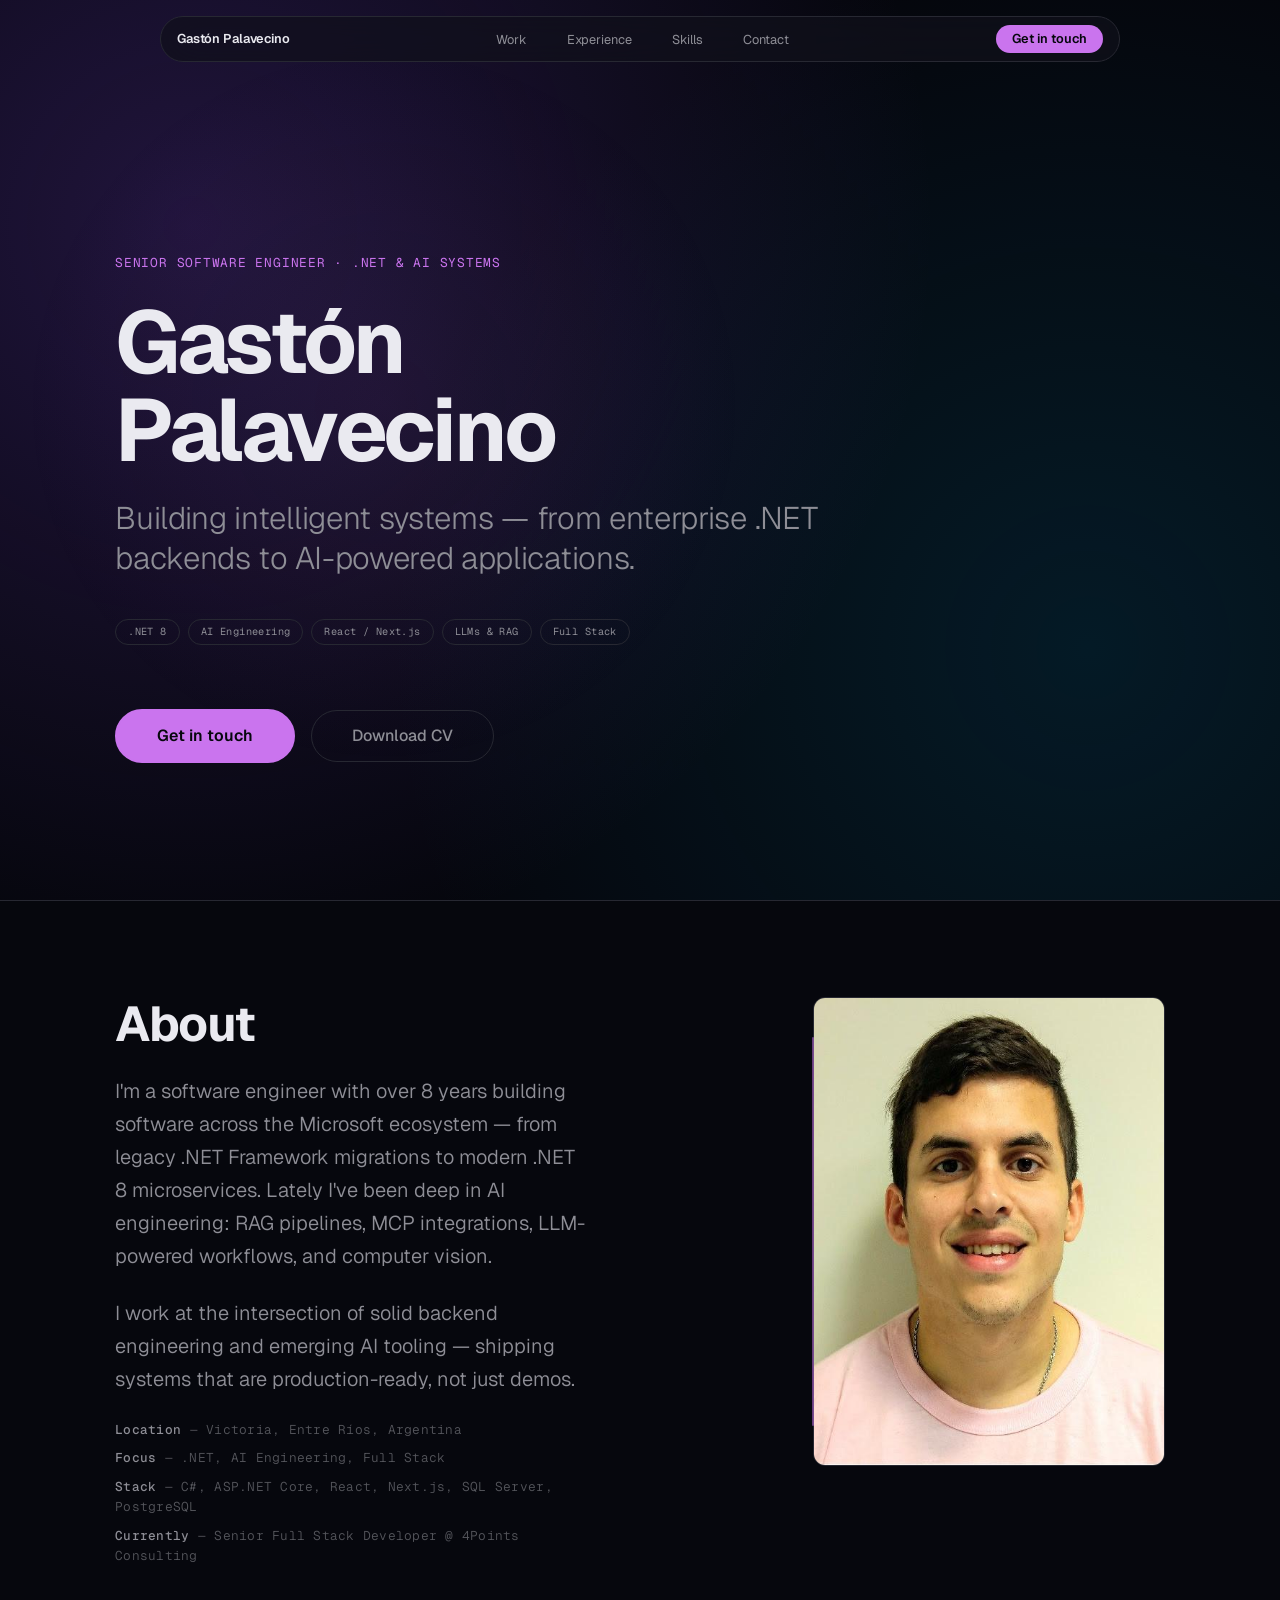
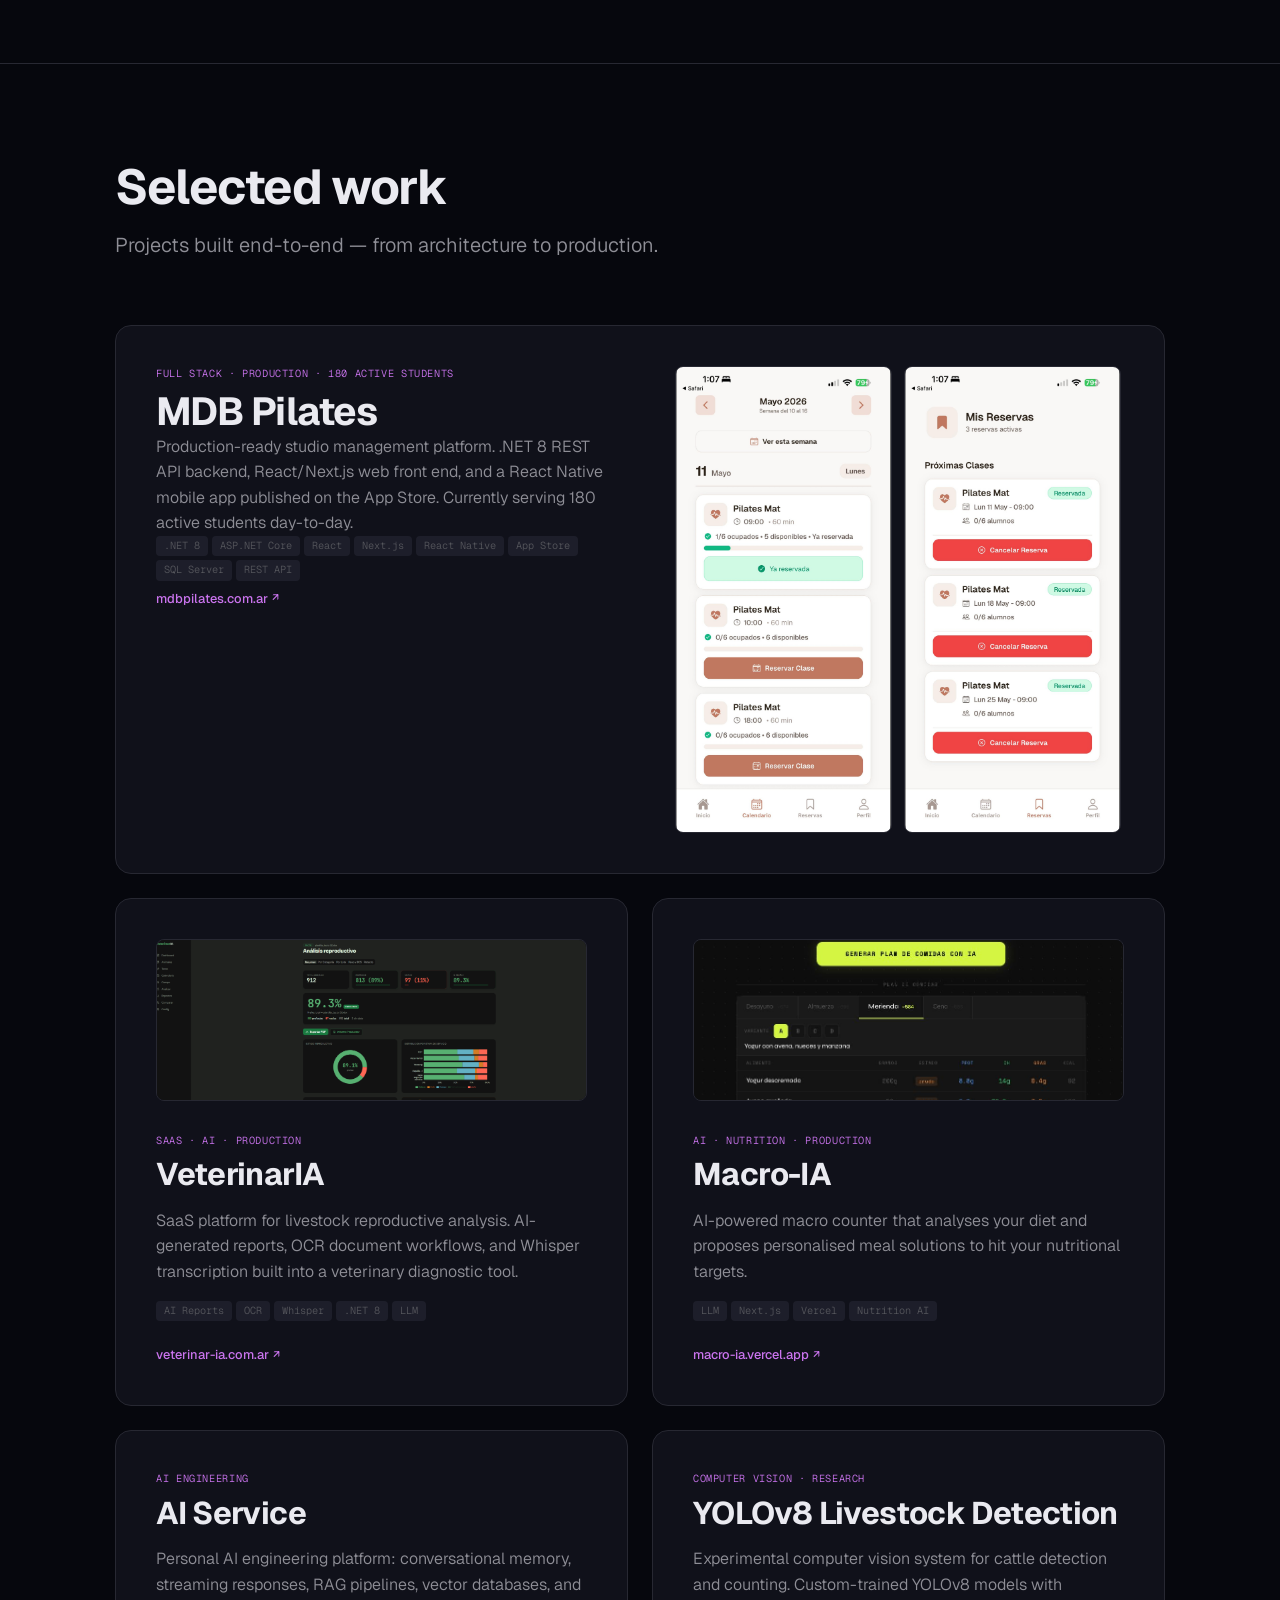
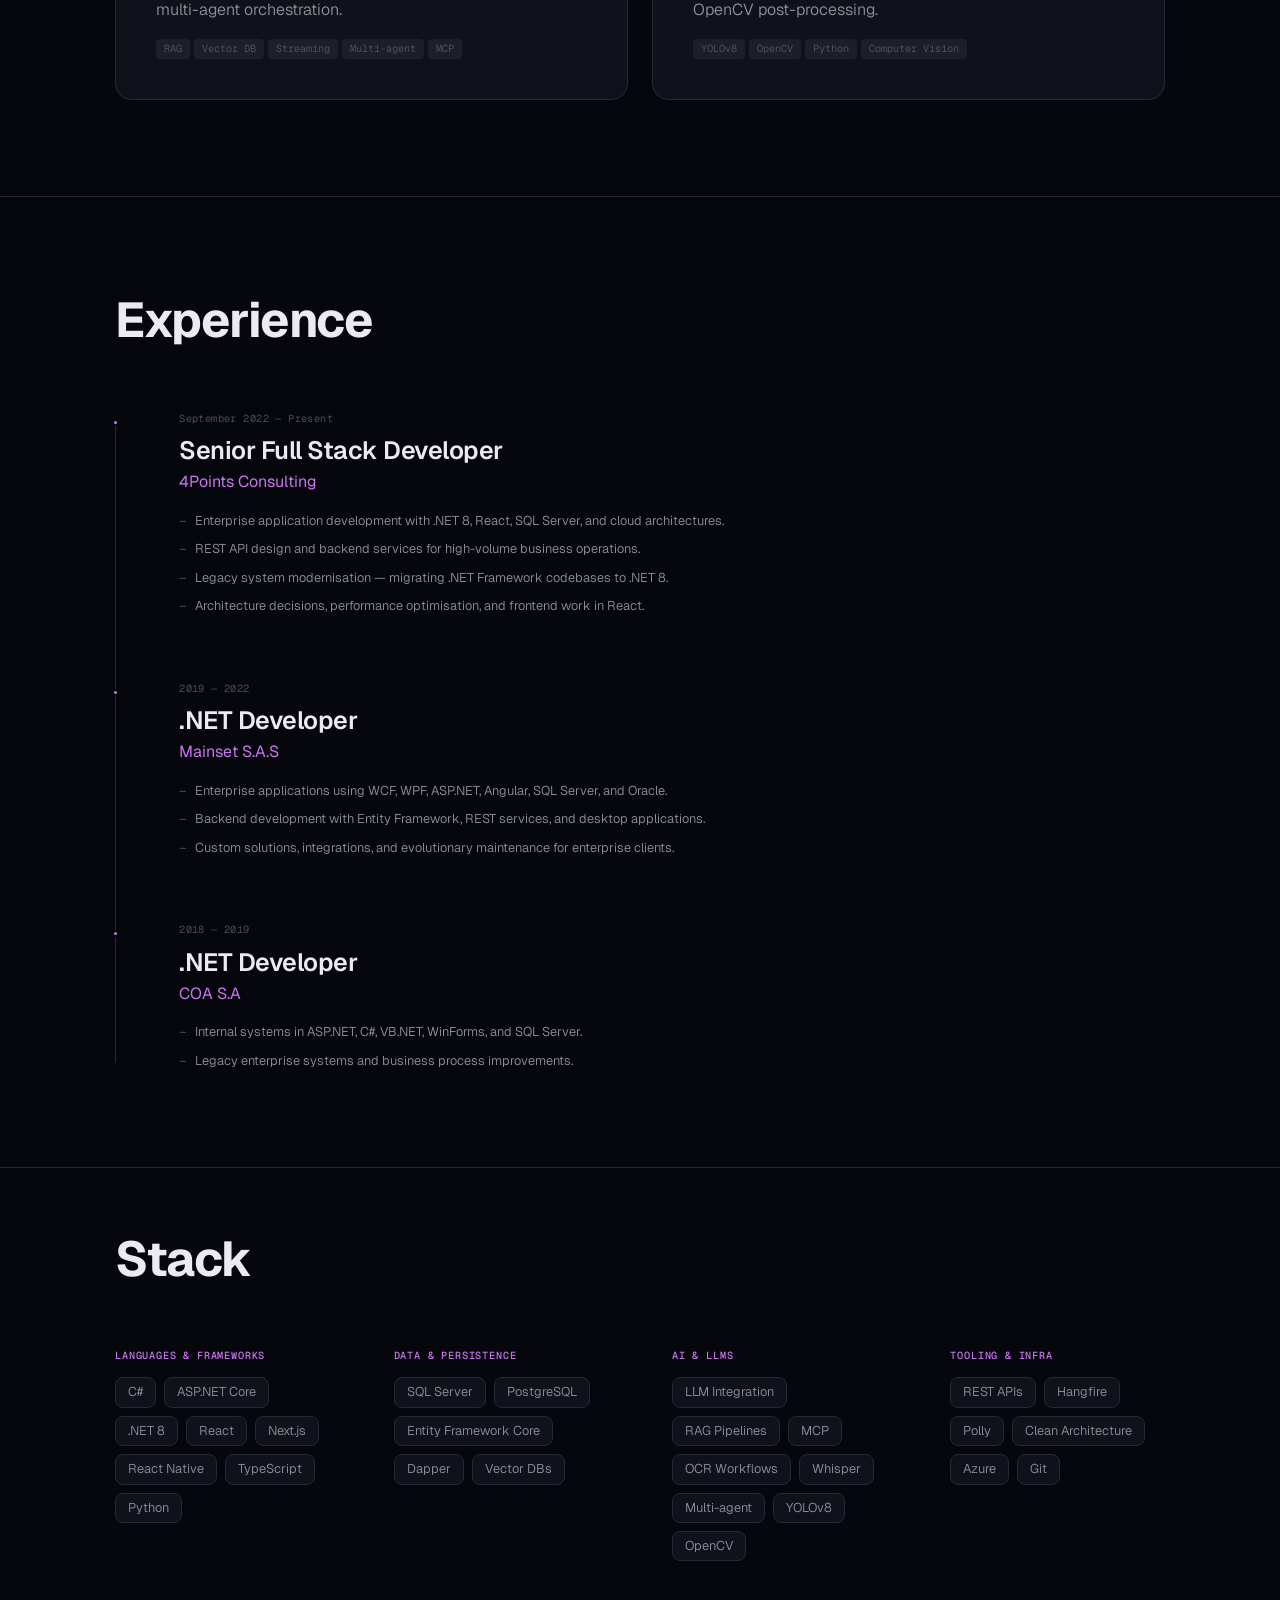
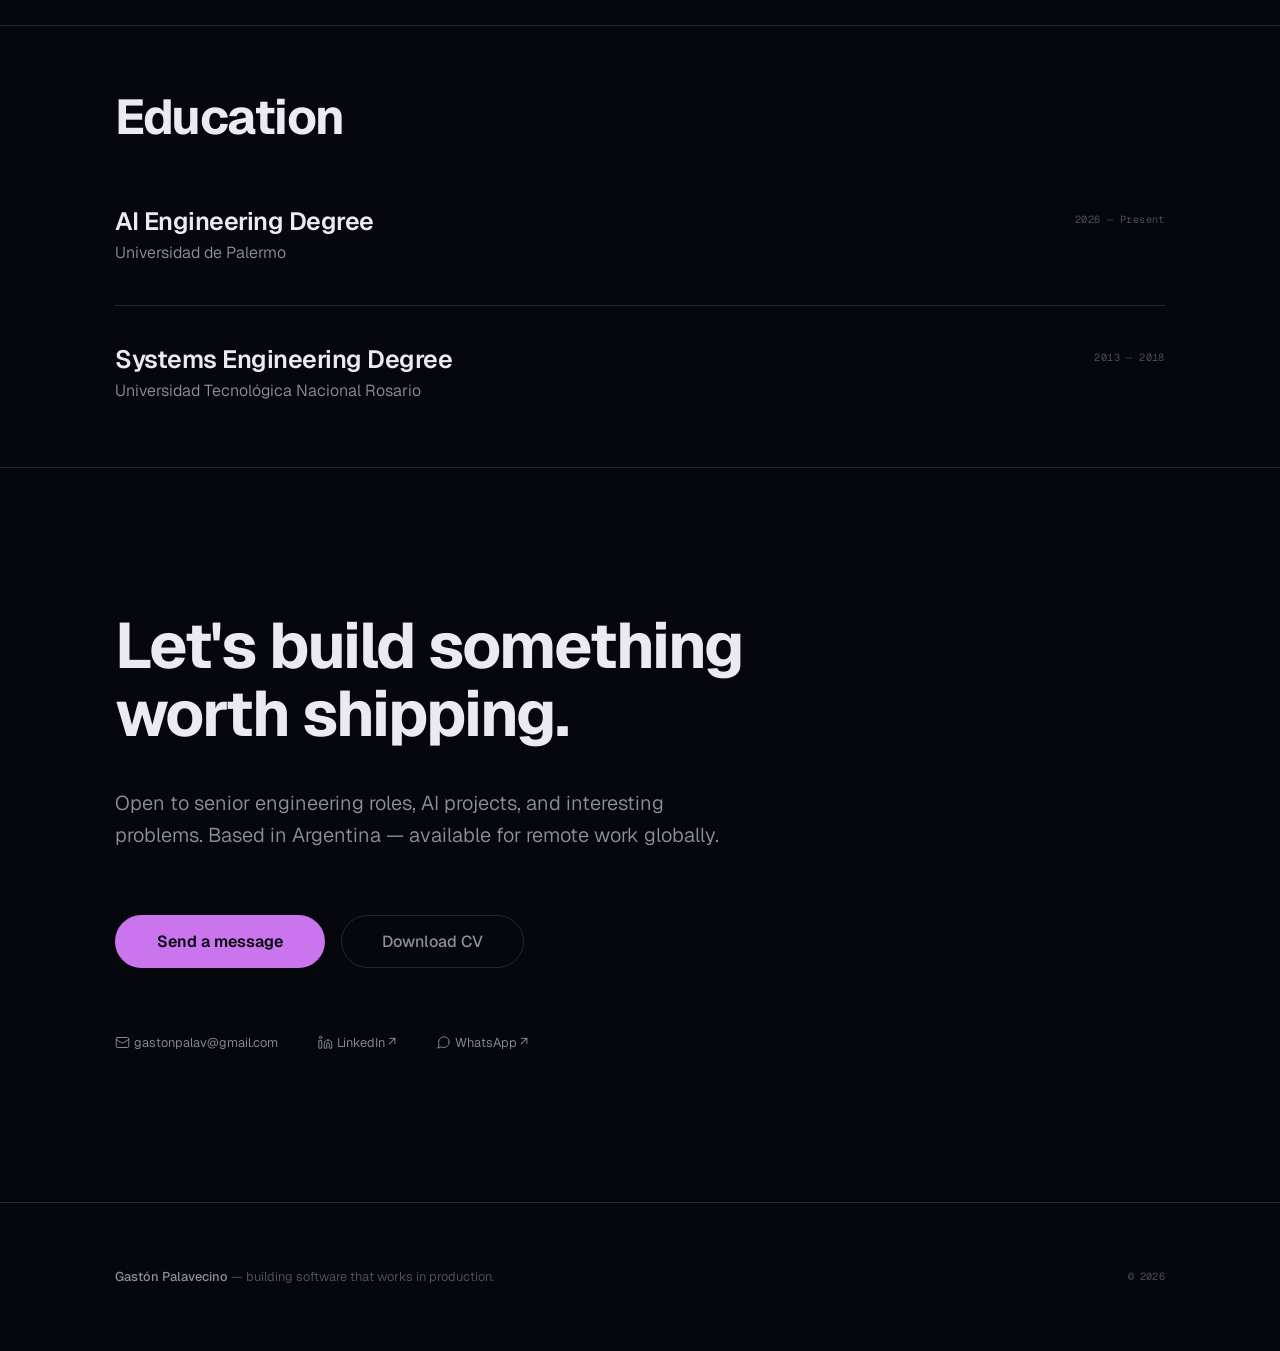
==== index.html @ 83e534fa "Initial portfolio — Hallmark atmospheric, Marquee Hero" ====
<!DOCTYPE html>
<html lang="en">
<head>
  <meta charset="UTF-8">
  <meta name="viewport" content="width=device-width, initial-scale=1, viewport-fit=cover">
  <title>Gastón Palavecino — Senior Software Engineer</title>
  <meta name="description" content="Senior Software Engineer specialising in .NET, AI systems, and full-stack development. 8+ years building enterprise software and AI-powered applications.">
  <meta name="author" content="Gastón Palavecino">

  <!-- Open Graph -->
  <meta property="og:title" content="Gastón Palavecino — Senior Software Engineer">
  <meta property="og:description" content="Senior Software Engineer specialising in .NET, AI systems, and full-stack development.">
  <meta property="og:type" content="website">

  <!-- Favicon -->
  <link rel="icon" type="image/svg+xml" href="favicon.svg">

  <!-- Fonts — preconnect then load -->
  <link rel="preconnect" href="https://fonts.googleapis.com">
  <link rel="preconnect" href="https://fonts.gstatic.com" crossorigin>
  <link href="https://fonts.googleapis.com/css2?family=Geist:wght@300;400;500;600;700&family=Geist+Mono:wght@400;500&display=swap" rel="stylesheet">

  <!-- Styles -->
  <link rel="stylesheet" href="css/styles.css">
</head>
<body>

<!-- ══════════════════════════════════════════════════════════════════════════
     NAV — N5 Floating pill
     ══════════════════════════════════════════════════════════════════════════ -->
<header role="banner">
  <nav class="nav" aria-label="Main navigation">
    <div class="nav__inner">
      <a href="#hero" class="nav__wordmark" aria-label="Gastón Palavecino — home">Gastón Palavecino</a>

      <!-- Desktop links -->
      <ul class="nav__links" role="list">
        <li><a href="#work" class="nav__link">Work</a></li>
        <li><a href="#experience" class="nav__link">Experience</a></li>
        <li><a href="#skills" class="nav__link">Skills</a></li>
        <li><a href="#contact" class="nav__link">Contact</a></li>
      </ul>

      <!-- Desktop CTA -->
      <a href="#contact" class="nav__cta">Get in touch</a>

      <!-- Mobile toggle -->
      <button
        class="nav__toggle"
        aria-controls="nav-sheet"
        aria-expanded="false"
        aria-label="Open navigation menu"
      >
        <span class="nav__toggle-bar"></span>
        <span class="nav__toggle-bar"></span>
        <span class="nav__toggle-bar"></span>
      </button>
    </div>

    <!-- Mobile sheet -->
    <div id="nav-sheet" class="nav__sheet" role="region" aria-label="Mobile navigation">
      <a href="#work" class="nav__link">Work</a>
      <a href="#experience" class="nav__link">Experience</a>
      <a href="#skills" class="nav__link">Skills</a>
      <a href="#contact" class="nav__link">Contact</a>
      <a href="#contact" class="nav__cta">Get in touch</a>
    </div>
  </nav>
</header>

<main>

<!-- ══════════════════════════════════════════════════════════════════════════
     HERO — Marquee, left-biased, HP3 cursor-spotlight
     ══════════════════════════════════════════════════════════════════════════ -->
<section class="hero" id="hero" aria-labelledby="hero-name">
  <div class="hero__container">
    <div class="hero__content">

      <span class="hero__eyebrow">Senior Software Engineer · .NET &amp; AI Systems</span>

      <h1 class="hero__name" id="hero-name">Gastón<br>Palavecino</h1>

      <p class="hero__statement">
        Building intelligent systems — from enterprise .NET backends to AI-powered applications.
      </p>

      <ul class="hero__tags" role="list">
        <li class="hero__tag">.NET 8</li>
        <li class="hero__tag">AI Engineering</li>
        <li class="hero__tag">React / Next.js</li>
        <li class="hero__tag">LLMs &amp; RAG</li>
        <li class="hero__tag">Full Stack</li>
      </ul>

      <div class="hero__actions">
        <a href="#contact" class="btn-primary">Get in touch</a>
        <a href="assets/cv-gaston-palavecino-2026.pdf" download class="btn-secondary">Download CV</a>
      </div>

    </div>
  </div>
</section>

<hr class="section-divider">

<!-- ══════════════════════════════════════════════════════════════════════════
     ABOUT
     ══════════════════════════════════════════════════════════════════════════ -->
<section class="section" id="about" aria-labelledby="about-title">
  <div class="container">
    <div class="about__grid">

      <div class="about__text">
        <h2 class="section__title reveal" id="about-title">About</h2>

        <p class="about__bio reveal">
          I'm a software engineer with over 8 years building software across the Microsoft
          ecosystem — from legacy .NET Framework migrations to modern .NET 8 microservices.
          Lately I've been deep in AI engineering: RAG pipelines, MCP integrations,
          LLM-powered workflows, and computer vision.
        </p>

        <p class="about__bio reveal">
          I work at the intersection of solid backend engineering and emerging AI tooling —
          shipping systems that are production-ready, not just demos.
        </p>

        <div class="about__meta reveal">
          <p class="about__meta-item"><strong>Location</strong> — Victoria, Entre Ríos, Argentina</p>
          <p class="about__meta-item"><strong>Focus</strong> — .NET, AI Engineering, Full Stack</p>
          <p class="about__meta-item"><strong>Stack</strong> — C#, ASP.NET Core, React, Next.js, SQL Server, PostgreSQL</p>
          <p class="about__meta-item"><strong>Currently</strong> — Senior Full Stack Developer @ 4Points Consulting</p>
        </div>
      </div>

      <div class="about__photo-wrap reveal">
        <figure class="about__figure">
          <img
            src="assets/gaston-palavecino.jpeg"
            alt="Gastón Palavecino — profile photo"
            class="about__photo"
            width="400"
            height="533"
            loading="eager"
            fetchpriority="low"
          >
        </figure>
      </div>

    </div>
  </div>
</section>

<hr class="section-divider">

<!-- ══════════════════════════════════════════════════════════════════════════
     WORK — selected projects
     ══════════════════════════════════════════════════════════════════════════ -->
<section class="section" id="work" aria-labelledby="work-title">
  <div class="container">

    <header class="section__header reveal">
      <h2 class="section__title" id="work-title">Selected work</h2>
      <p class="section__lead">Projects built end-to-end — from architecture to production.</p>
    </header>

    <div class="work__grid">

      <!-- Featured: MDB Pilates (has real metric — 180 active students) -->
      <article class="work-card work-card--featured reveal" aria-labelledby="project-mdb">
        <div class="work-card__body">
          <div>
            <header class="work-card__header">
              <span class="work-card__badge">Full Stack · Production · 180 active students</span>
              <h3 class="work-card__title" id="project-mdb">MDB Pilates</h3>
            </header>
            <p class="work-card__desc">
              Production-ready studio management platform. .NET 8 REST API backend,
              React/Next.js web front end, and a React Native mobile app published on the App Store.
              Currently serving 180 active students day-to-day.
            </p>
            <ul class="work-card__tags" role="list">
              <li class="work-card__tag">.NET 8</li>
              <li class="work-card__tag">ASP.NET Core</li>
              <li class="work-card__tag">React</li>
              <li class="work-card__tag">Next.js</li>
              <li class="work-card__tag">React Native</li>
              <li class="work-card__tag">App Store</li>
              <li class="work-card__tag">SQL Server</li>
              <li class="work-card__tag">REST API</li>
            </ul>
            <a href="https://mdbpilates.com.ar" target="_blank" rel="noopener noreferrer" class="work-card__link">
              mdbpilates.com.ar
            </a>
          </div>
          <div class="work-card__screenshots">
            <figure class="screenshot">
              <img
                src="assets/mdbpilates/1.jpeg"
                alt="MDB Pilates — pantalla de calendario de clases"
                width="390" height="844"
                loading="lazy"
              >
            </figure>
            <figure class="screenshot">
              <img
                src="assets/mdbpilates/2.jpeg"
                alt="MDB Pilates — pantalla de reservas"
                width="390" height="844"
                loading="lazy"
              >
            </figure>
          </div>
        </div>
      </article>

      <!-- VeterinarIA -->
      <article class="work-card reveal" aria-labelledby="project-vet">
        <figure class="work-card__preview">
          <img
            src="assets/veterinaria/dashboard-analisis.png"
            alt="VeterinarIA — dashboard de análisis reproductivo"
            width="1156" height="697"
            loading="lazy"
          >
        </figure>
        <header class="work-card__header">
          <span class="work-card__badge">SaaS · AI · Production</span>
          <h3 class="work-card__title" id="project-vet">VeterinarIA</h3>
        </header>
        <p class="work-card__desc">
          SaaS platform for livestock reproductive analysis. AI-generated reports,
          OCR document workflows, and Whisper transcription built into a veterinary diagnostic tool.
        </p>
        <ul class="work-card__tags" role="list">
          <li class="work-card__tag">AI Reports</li>
          <li class="work-card__tag">OCR</li>
          <li class="work-card__tag">Whisper</li>
          <li class="work-card__tag">.NET 8</li>
          <li class="work-card__tag">LLM</li>
        </ul>
        <a href="https://veterinar-ia.com.ar" target="_blank" rel="noopener noreferrer" class="work-card__link">
          veterinar-ia.com.ar
        </a>
      </article>

      <!-- Macro-IA -->
      <article class="work-card reveal" aria-labelledby="project-macro">
        <figure class="work-card__preview">
          <img
            src="assets/macro-ia/plan-comidas.jpeg"
            alt="Macro-IA — meal plan generated by AI with macro breakdown"
            width="909" height="789"
            loading="lazy"
          >
        </figure>
        <header class="work-card__header">
          <span class="work-card__badge">AI · Nutrition · Production</span>
          <h3 class="work-card__title" id="project-macro">Macro-IA</h3>
        </header>
        <p class="work-card__desc">
          AI-powered macro counter that analyses your diet and proposes personalised
          meal solutions to hit your nutritional targets.
        </p>
        <ul class="work-card__tags" role="list">
          <li class="work-card__tag">LLM</li>
          <li class="work-card__tag">Next.js</li>
          <li class="work-card__tag">Vercel</li>
          <li class="work-card__tag">Nutrition AI</li>
        </ul>
        <a href="https://macro-ia.vercel.app/" target="_blank" rel="noopener noreferrer" class="work-card__link">
          macro-ia.vercel.app
        </a>
      </article>

      <!-- AI Service -->
      <article class="work-card reveal" aria-labelledby="project-ai">
        <header class="work-card__header">
          <span class="work-card__badge">AI Engineering</span>
          <h3 class="work-card__title" id="project-ai">AI Service</h3>
        </header>
        <p class="work-card__desc">
          Personal AI engineering platform: conversational memory, streaming responses,
          RAG pipelines, vector databases, and multi-agent orchestration.
        </p>
        <ul class="work-card__tags" role="list">
          <li class="work-card__tag">RAG</li>
          <li class="work-card__tag">Vector DB</li>
          <li class="work-card__tag">Streaming</li>
          <li class="work-card__tag">Multi-agent</li>
          <li class="work-card__tag">MCP</li>
        </ul>
      </article>

      <!-- YOLOv8 -->
      <article class="work-card reveal" aria-labelledby="project-yolo">
        <header class="work-card__header">
          <span class="work-card__badge">Computer Vision · Research</span>
          <h3 class="work-card__title" id="project-yolo">YOLOv8 Livestock Detection</h3>
        </header>
        <p class="work-card__desc">
          Experimental computer vision system for cattle detection and counting.
          Custom-trained YOLOv8 models with OpenCV post-processing.
        </p>
        <ul class="work-card__tags" role="list">
          <li class="work-card__tag">YOLOv8</li>
          <li class="work-card__tag">OpenCV</li>
          <li class="work-card__tag">Python</li>
          <li class="work-card__tag">Computer Vision</li>
        </ul>
      </article>

    </div>
  </div>
</section>

<hr class="section-divider">

<!-- ══════════════════════════════════════════════════════════════════════════
     EXPERIENCE
     ══════════════════════════════════════════════════════════════════════════ -->
<section class="section" id="experience" aria-labelledby="experience-title">
  <div class="container">

    <header class="section__header reveal">
      <h2 class="section__title" id="experience-title">Experience</h2>
    </header>

    <ul class="experience__list" role="list">

      <li class="experience__item reveal">
        <p class="experience__period">September 2022 — Present</p>
        <h3 class="experience__role">Senior Full Stack Developer</h3>
        <p class="experience__company">4Points Consulting</p>
        <ul class="experience__points" role="list">
          <li class="experience__point">Enterprise application development with .NET 8, React, SQL Server, and cloud architectures.</li>
          <li class="experience__point">REST API design and backend services for high-volume business operations.</li>
          <li class="experience__point">Legacy system modernisation — migrating .NET Framework codebases to .NET 8.</li>
          <li class="experience__point">Architecture decisions, performance optimisation, and frontend work in React.</li>
        </ul>
      </li>

      <li class="experience__item reveal">
        <p class="experience__period">2019 — 2022</p>
        <h3 class="experience__role">.NET Developer</h3>
        <p class="experience__company">Mainset S.A.S</p>
        <ul class="experience__points" role="list">
          <li class="experience__point">Enterprise applications using WCF, WPF, ASP.NET, Angular, SQL Server, and Oracle.</li>
          <li class="experience__point">Backend development with Entity Framework, REST services, and desktop applications.</li>
          <li class="experience__point">Custom solutions, integrations, and evolutionary maintenance for enterprise clients.</li>
        </ul>
      </li>

      <li class="experience__item reveal">
        <p class="experience__period">2018 — 2019</p>
        <h3 class="experience__role">.NET Developer</h3>
        <p class="experience__company">COA S.A</p>
        <ul class="experience__points" role="list">
          <li class="experience__point">Internal systems in ASP.NET, C#, VB.NET, WinForms, and SQL Server.</li>
          <li class="experience__point">Legacy enterprise systems and business process improvements.</li>
        </ul>
      </li>

    </ul>
  </div>
</section>

<hr class="section-divider">

<!-- ══════════════════════════════════════════════════════════════════════════
     SKILLS
     ══════════════════════════════════════════════════════════════════════════ -->
<section class="section--tight section" id="skills" aria-labelledby="skills-title">
  <div class="container">

    <header class="section__header reveal">
      <h2 class="section__title" id="skills-title">Stack</h2>
    </header>

    <div class="skills__grid">

      <div class="reveal">
        <h3 class="skills__group-title">Languages &amp; Frameworks</h3>
        <ul class="skills__tags" role="list">
          <li class="skills__tag">C#</li>
          <li class="skills__tag">ASP.NET Core</li>
          <li class="skills__tag">.NET 8</li>
          <li class="skills__tag">React</li>
          <li class="skills__tag">Next.js</li>
          <li class="skills__tag">React Native</li>
          <li class="skills__tag">TypeScript</li>
          <li class="skills__tag">Python</li>
        </ul>
      </div>

      <div class="reveal">
        <h3 class="skills__group-title">Data &amp; Persistence</h3>
        <ul class="skills__tags" role="list">
          <li class="skills__tag">SQL Server</li>
          <li class="skills__tag">PostgreSQL</li>
          <li class="skills__tag">Entity Framework Core</li>
          <li class="skills__tag">Dapper</li>
          <li class="skills__tag">Vector DBs</li>
        </ul>
      </div>

      <div class="reveal">
        <h3 class="skills__group-title">AI &amp; LLMs</h3>
        <ul class="skills__tags" role="list">
          <li class="skills__tag">LLM Integration</li>
          <li class="skills__tag">RAG Pipelines</li>
          <li class="skills__tag">MCP</li>
          <li class="skills__tag">OCR Workflows</li>
          <li class="skills__tag">Whisper</li>
          <li class="skills__tag">Multi-agent</li>
          <li class="skills__tag">YOLOv8</li>
          <li class="skills__tag">OpenCV</li>
        </ul>
      </div>

      <div class="reveal">
        <h3 class="skills__group-title">Tooling &amp; Infra</h3>
        <ul class="skills__tags" role="list">
          <li class="skills__tag">REST APIs</li>
          <li class="skills__tag">Hangfire</li>
          <li class="skills__tag">Polly</li>
          <li class="skills__tag">Clean Architecture</li>
          <li class="skills__tag">Azure</li>
          <li class="skills__tag">Git</li>
        </ul>
      </div>

    </div>
  </div>
</section>

<hr class="section-divider">

<!-- ══════════════════════════════════════════════════════════════════════════
     EDUCATION
     ══════════════════════════════════════════════════════════════════════════ -->
<section class="section--tight section" id="education" aria-labelledby="education-title">
  <div class="container">

    <header class="section__header reveal">
      <h2 class="section__title" id="education-title">Education</h2>
    </header>

    <ul class="education__list" role="list">

      <li class="education__item reveal">
        <div>
          <h3 class="education__degree">AI Engineering Degree</h3>
          <p class="education__school">Universidad de Palermo</p>
        </div>
        <span class="education__period">2026 — Present</span>
      </li>

      <li class="education__item reveal">
        <div>
          <h3 class="education__degree">Systems Engineering Degree</h3>
          <p class="education__school">Universidad Tecnológica Nacional Rosario</p>
        </div>
        <span class="education__period">2013 — 2018</span>
      </li>

    </ul>
  </div>
</section>

<hr class="section-divider">

<!-- ══════════════════════════════════════════════════════════════════════════
     CONTACT
     ══════════════════════════════════════════════════════════════════════════ -->
<section class="contact" id="contact" aria-labelledby="contact-title">
  <div class="container">
    <div class="contact__inner">

      <h2 class="contact__title reveal" id="contact-title">
        Let's build something worth shipping.
      </h2>

      <p class="contact__sub reveal">
        Open to senior engineering roles, AI projects, and interesting problems.
        Based in Argentina — available for remote work globally.
      </p>

      <div class="contact__actions reveal">
        <a href="mailto:gastonpalav@gmail.com" class="btn-primary">Send a message</a>
        <a href="assets/cv-gaston-palavecino-2026.pdf" download class="btn-secondary">Download CV</a>
      </div>

      <ul class="contact__links reveal" role="list">
        <li>
          <a href="mailto:gastonpalav@gmail.com" class="contact__link">
            <svg width="15" height="15" viewBox="0 0 24 24" fill="none" stroke="currentColor" stroke-width="1.5" stroke-linecap="round" stroke-linejoin="round" aria-hidden="true" focusable="false">
              <rect width="20" height="16" x="2" y="4" rx="2"/>
              <path d="m22 7-8.97 5.7a1.94 1.94 0 0 1-2.06 0L2 7"/>
            </svg>
            gastonpalav@gmail.com
          </a>
        </li>
        <li>
          <a
            href="https://linkedin.com/in/gaston-palavecino-4071003b4"
            target="_blank"
            rel="noopener noreferrer"
            class="contact__link"
          >
            <svg width="15" height="15" viewBox="0 0 24 24" fill="none" stroke="currentColor" stroke-width="1.5" stroke-linecap="round" stroke-linejoin="round" aria-hidden="true" focusable="false">
              <path d="M16 8a6 6 0 0 1 6 6v7h-4v-7a2 2 0 0 0-2-2 2 2 0 0 0-2 2v7h-4v-7a6 6 0 0 1 6-6z"/>
              <rect width="4" height="12" x="2" y="9"/>
              <circle cx="4" cy="4" r="2"/>
            </svg>
            LinkedIn ↗
          </a>
        </li>
        <li>
          <a
            href="https://wa.me/5493436445541"
            target="_blank"
            rel="noopener noreferrer"
            class="contact__link"
          >
            <svg width="15" height="15" viewBox="0 0 24 24" fill="none" stroke="currentColor" stroke-width="1.5" stroke-linecap="round" stroke-linejoin="round" aria-hidden="true" focusable="false">
              <path d="M21 11.5a8.38 8.38 0 0 1-.9 3.8 8.5 8.5 0 0 1-7.6 4.7 8.38 8.38 0 0 1-3.8-.9L3 21l1.9-5.7a8.38 8.38 0 0 1-.9-3.8 8.5 8.5 0 0 1 4.7-7.6 8.38 8.38 0 0 1 3.8-.9h.5a8.48 8.48 0 0 1 8 8v.5z"/>
            </svg>
            WhatsApp ↗
          </a>
        </li>
      </ul>

    </div>
  </div>
</section>

</main>

<!-- ══════════════════════════════════════════════════════════════════════════
     FOOTER — Ft5 Statement
     ══════════════════════════════════════════════════════════════════════════ -->
<footer class="footer" role="contentinfo">
  <div class="container">
    <div class="footer__inner">
      <p class="footer__statement">
        <strong>Gastón Palavecino</strong> — building software that works in production.
      </p>
      <span class="footer__copy">© 2026</span>
    </div>
  </div>
</footer>

<script src="js/main.js" defer></script>
</body>
</html>
---- css/styles.css ----
/* Hallmark · pre-emit critique: P5 H4 E4 S5 R4 V4 */
/* Hallmark · genre: atmospheric · macrostructure: Marquee Hero · theme: Aurora
 * enrichment: HP3 cursor-spotlight · nav: N5 floating-pill · footer: Ft5 statement
 * tone: technical-atmospheric · anchor hue: 280° violet / accent 315° rose-violet
 */

@import url("../tokens.css");
@import url("https://fonts.googleapis.com/css2?family=Geist:wght@300;400;500;600;700&family=Geist+Mono:wght@400;500&display=swap");

/* ── Reset ─────────────────────────────────────────────────────────────────── */

*,
*::before,
*::after {
  box-sizing: border-box;
  margin: 0;
  padding: 0;
}

html {
  overflow-x: clip;
  scroll-behavior: smooth;
  -webkit-text-size-adjust: 100%;
}

body {
  overflow-x: clip;
  background-color: var(--color-paper);
  color: var(--color-ink);
  font-family: var(--font-body);
  font-size: var(--text-base);
  font-weight: 350;
  line-height: 1.6;
  -webkit-font-smoothing: antialiased;
  -moz-osx-font-smoothing: grayscale;
}

/* Background atmosphere — two radial blooms, fixed, no animation */
body::before {
  content: "";
  position: fixed;
  inset: 0;
  z-index: 0;
  pointer-events: none;
  background-image: var(--bloom-1), var(--bloom-2);
}

/* Ensure all page content sits above the bloom layer */
/* No z-index here — setting it creates stacking contexts that trap the
   fixed nav (z-index:200) inside header's context (z-index:1), causing
   the hero section to paint over the nav and block all clicks. */
header,
main,
footer {
  position: relative;
}

img,
video {
  display: block;
  max-width: 100%;
}

ul[role="list"],
ol[role="list"] {
  list-style: none;
}

a {
  color: inherit;
  text-decoration: none;
}

/* ── Focus visible ──────────────────────────────────────────────────────────── */

:focus-visible {
  outline: 2px solid var(--color-focus);
  outline-offset: 3px;
  border-radius: var(--radius-sm);
}

/* ── Container ──────────────────────────────────────────────────────────────── */

.container {
  width: 100%;
  max-width: var(--container-max);
  margin-inline: auto;
  padding-inline: var(--container-pad);
}

/* ── Typography base ────────────────────────────────────────────────────────── */

h1, h2, h3, h4, h5, h6 {
  font-family: var(--font-display);
  font-style: normal; /* no italic headers — ever */
  line-height: 1.1;
  letter-spacing: -0.03em;
  overflow-wrap: anywhere;
  min-width: 0;
  color: var(--color-ink);
}

p {
  max-width: 65ch;
  color: var(--color-ink-muted);
}

strong {
  font-weight: 600;
  color: var(--color-ink);
}

/* ── Scroll reveal (IntersectionObserver adds .is-visible) ─────────────────── */

.reveal {
  opacity: 0;
  transform: translateY(10px);
  transition:
    opacity var(--dur-long) var(--ease-out),
    transform var(--dur-long) var(--ease-out);
}

.reveal.is-visible {
  opacity: 1;
  transform: none;
}

/* Stagger siblings via --i custom property */
.reveal:nth-child(1) { transition-delay: calc(0 * 60ms); }
.reveal:nth-child(2) { transition-delay: calc(1 * 60ms); }
.reveal:nth-child(3) { transition-delay: calc(2 * 60ms); }
.reveal:nth-child(4) { transition-delay: calc(3 * 60ms); }
.reveal:nth-child(5) { transition-delay: calc(4 * 60ms); }

/* ═══════════════════════════════════════════════════════════════════════════
   NAV — N5 Floating pill
   ══════════════════════════════════════════════════════════════════════════ */

.nav {
  position: fixed;
  top: var(--space-md);
  left: 50%;
  transform: translateX(-50%);
  z-index: var(--z-sticky);
  width: calc(100% - 2 * var(--container-pad));
  max-width: 60rem;
}

.nav__inner {
  display: flex;
  align-items: center;
  justify-content: space-between;
  gap: var(--space-md);
  padding: var(--space-xs) var(--space-md);
  background: var(--color-nav-bg);
  backdrop-filter: blur(20px) saturate(1.4);
  -webkit-backdrop-filter: blur(20px) saturate(1.4);
  border: 1px solid var(--color-rule);
  border-radius: var(--radius-pill);
}

/* Wordmark */
.nav__wordmark {
  font-family: var(--font-display);
  font-weight: 600;
  font-size: var(--text-sm);
  letter-spacing: -0.01em;
  color: var(--color-ink);
  white-space: nowrap;
  flex-shrink: 0;
}

.nav__wordmark:hover {
  color: var(--color-ink);
}

/* Nav links */
.nav__links {
  display: flex;
  align-items: center;
  gap: var(--space-xl);
  list-style: none;
}

.nav__link {
  font-size: var(--text-sm);
  font-weight: 400;
  color: var(--color-ink-muted);
  white-space: nowrap;
  transition:
    color var(--dur-micro) var(--ease-out);
}

.nav__link:hover,
.nav__link:focus-visible,
.nav__link.is-active {
  color: var(--color-ink);
}

/* Nav CTA */
.nav__cta {
  font-size: var(--text-sm);
  font-weight: 600;
  white-space: nowrap;
  padding: var(--space-2xs) var(--space-md);
  background: var(--color-accent);
  color: var(--color-paper);
  border-radius: var(--radius-pill);
  border: none;
  cursor: pointer;
  transition:
    background-color var(--dur-micro) var(--ease-out),
    transform var(--dur-micro) var(--ease-out);
  text-decoration: none;
  display: inline-block;
  flex-shrink: 0;
}

.nav__cta:hover {
  background: var(--color-accent-dim);
  transform: translateY(-1px);
}

.nav__cta:active {
  transform: translateY(0);
}

.nav__cta:focus-visible {
  outline: 2px solid var(--color-focus);
  outline-offset: 3px;
}

/* Mobile menu toggle */
.nav__toggle {
  display: none;
  flex-direction: column;
  justify-content: center;
  gap: 5px;
  width: 2rem;
  height: 2rem;
  background: none;
  border: none;
  cursor: pointer;
  padding: var(--space-2xs);
  flex-shrink: 0;
}

.nav__toggle-bar {
  display: block;
  width: 100%;
  height: 1.5px;
  background: var(--color-ink);
  border-radius: 2px;
  transition:
    transform var(--dur-short) var(--ease-in-out),
    opacity var(--dur-short) var(--ease-in-out);
}

.nav__toggle[aria-expanded="true"] .nav__toggle-bar:nth-child(1) {
  transform: translateY(6.5px) rotate(45deg);
}

.nav__toggle[aria-expanded="true"] .nav__toggle-bar:nth-child(2) {
  opacity: 0;
}

.nav__toggle[aria-expanded="true"] .nav__toggle-bar:nth-child(3) {
  transform: translateY(-6.5px) rotate(-45deg);
}

/* Mobile sheet */
.nav__sheet {
  display: none;
  flex-direction: column;
  gap: var(--space-xs);
  padding: var(--space-md);
  background: var(--color-nav-bg);
  backdrop-filter: blur(20px);
  -webkit-backdrop-filter: blur(20px);
  border: 1px solid var(--color-rule);
  border-radius: var(--radius-lg);
  margin-top: var(--space-xs);
}

.nav__sheet.is-open {
  display: flex;
}

.nav__sheet .nav__link {
  font-size: var(--text-base);
  padding: var(--space-xs) 0;
  border-bottom: 1px solid var(--color-rule);
}

.nav__sheet .nav__link:last-of-type {
  border-bottom: none;
}

.nav__sheet .nav__cta {
  margin-top: var(--space-xs);
  text-align: center;
}

/* ═══════════════════════════════════════════════════════════════════════════
   HERO — Marquee Hero, left-biased, HP3 cursor-spotlight
   ══════════════════════════════════════════════════════════════════════════ */

.hero {
  position: relative;
  min-height: 100dvh;
  display: flex;
  align-items: center;
  padding-block: calc(var(--space-4xl) + 4rem) var(--space-3xl);
  overflow: hidden;
  /* Spotlight layer (JS updates --spotlight-x / --spotlight-y) */
  --spotlight-x: 30%;
  --spotlight-y: 45%;
  background-image: radial-gradient(
    circle 600px at var(--spotlight-x) var(--spotlight-y),
    var(--color-spotlight) 0%,
    transparent 60%
  );
  background-attachment: local;
}

.hero__container {
  width: 100%;
  max-width: var(--container-max);
  margin-inline: auto;
  padding-inline: var(--container-pad);
}

.hero__content {
  max-width: 54rem;
}

/* Eyebrow — ONE eyebrow total on the page, in mono */
.hero__eyebrow {
  display: inline-block;
  font-family: var(--font-mono);
  font-size: var(--text-sm);
  font-weight: 400;
  color: var(--color-accent);
  letter-spacing: 0.06em;
  text-transform: uppercase;
  margin-bottom: var(--space-lg);
}

/* H1 — "Gastón Palavecino" = 18 chars, full display size */
.hero__name {
  font-size: var(--text-display);
  font-weight: 700;
  letter-spacing: -0.04em;
  line-height: 1.0;
  color: var(--color-ink);
  margin-bottom: var(--space-lg);
  overflow-wrap: anywhere;
  min-width: 0;
}

.hero__statement {
  font-size: var(--text-xl);
  font-weight: 300;
  color: var(--color-ink-muted);
  line-height: 1.3;
  max-width: 42ch;
  margin-bottom: var(--space-xl);
  letter-spacing: -0.01em;
}

/* Tech tags row */
.hero__tags {
  display: flex;
  flex-wrap: wrap;
  gap: var(--space-xs);
  list-style: none;
  margin-bottom: var(--space-2xl);
}

.hero__tag {
  font-family: var(--font-mono);
  font-size: var(--text-xs);
  font-weight: 400;
  color: var(--color-ink-muted);
  padding: var(--space-2xs) var(--space-sm);
  border: 1px solid var(--color-rule);
  border-radius: var(--radius-pill);
  letter-spacing: 0.04em;
  white-space: nowrap;
}

/* CTA row */
.hero__actions {
  display: flex;
  flex-wrap: wrap;
  align-items: center;
  gap: var(--space-md);
}

/* Primary CTA */
.btn-primary {
  display: inline-flex;
  align-items: center;
  gap: var(--space-xs);
  font-family: var(--font-body);
  font-size: var(--text-base);
  font-weight: 600;
  white-space: nowrap;
  padding: var(--space-sm) var(--space-xl);
  background: var(--color-accent);
  color: var(--color-paper);
  border: 2px solid var(--color-accent);
  border-radius: var(--radius-pill);
  cursor: pointer;
  text-decoration: none;
  transition:
    background-color var(--dur-micro) var(--ease-out),
    border-color var(--dur-micro) var(--ease-out),
    transform var(--dur-micro) var(--ease-out);
}

.btn-primary:hover {
  background: var(--color-accent-dim);
  border-color: var(--color-accent-dim);
  transform: translateY(-1px);
}

.btn-primary:active {
  transform: translateY(0);
}

/* Secondary / outline CTA */
.btn-secondary {
  display: inline-flex;
  align-items: center;
  gap: var(--space-xs);
  font-family: var(--font-body);
  font-size: var(--text-base);
  font-weight: 500;
  white-space: nowrap;
  padding: var(--space-sm) var(--space-xl);
  background: transparent;
  color: var(--color-ink-muted);
  border: 1px solid var(--color-rule);
  border-radius: var(--radius-pill);
  cursor: pointer;
  text-decoration: none;
  transition:
    color var(--dur-micro) var(--ease-out),
    border-color var(--dur-micro) var(--ease-out),
    transform var(--dur-micro) var(--ease-out);
}

.btn-secondary:hover {
  color: var(--color-ink);
  border-color: var(--color-paper-4);
  transform: translateY(-1px);
}

.btn-secondary:active {
  transform: translateY(0);
}

/* ── Section base ──────────────────────────────────────────────────────────── */

.section {
  padding-block: var(--space-3xl);
}

.section--tight {
  padding-block: var(--space-2xl);
}

.section__header {
  margin-bottom: var(--space-2xl);
}

.section__title {
  font-size: var(--text-3xl);
  font-weight: 700;
  color: var(--color-ink);
  letter-spacing: -0.03em;
}

.section__lead {
  margin-top: var(--space-md);
  font-size: var(--text-md);
  color: var(--color-ink-muted);
  max-width: 55ch;
}

/* Divider */
.section-divider {
  border: none;
  border-top: 1px solid var(--color-rule);
  margin: 0;
}

/* ═══════════════════════════════════════════════════════════════════════════
   ABOUT
   ══════════════════════════════════════════════════════════════════════════ */

.about__grid {
  display: grid;
  grid-template-columns: repeat(2, minmax(0, 1fr));
  gap: var(--space-3xl);
  align-items: start;
}

.about__text {
  display: flex;
  flex-direction: column;
  gap: var(--space-lg);
}

.about__bio {
  font-size: var(--text-md);
  line-height: 1.65;
  color: var(--color-ink-muted);
  max-width: 52ch;
}

.about__meta {
  display: flex;
  flex-direction: column;
  gap: var(--space-xs);
}

.about__meta-item {
  font-family: var(--font-mono);
  font-size: var(--text-sm);
  color: var(--color-ink-dim);
  letter-spacing: 0.02em;
}

.about__meta-item strong {
  color: var(--color-ink-muted);
  font-weight: 500;
}

/* Profile photo */
.about__photo-wrap {
  position: relative;
  display: flex;
  justify-content: flex-end;
}

.about__figure {
  position: relative;
  max-width: 22rem;
  width: 100%;
}

.about__photo {
  width: 100%;
  height: auto;
  aspect-ratio: 3/4;
  object-fit: cover;
  object-position: center top;
  border-radius: var(--radius-lg);
  border: 1px solid var(--color-rule);
  display: block;
}

/* Subtle accent line on the figure */
.about__figure::before {
  content: "";
  position: absolute;
  inset-inline-start: -1px;
  top: var(--space-xl);
  bottom: var(--space-xl);
  width: 2px;
  background: var(--color-accent);
  border-radius: 2px;
  opacity: 0.5;
}

/* ═══════════════════════════════════════════════════════════════════════════
   WORK — asymmetric grid, not 3-column equal
   ══════════════════════════════════════════════════════════════════════════ */

.work__grid {
  display: grid;
  grid-template-columns: repeat(2, minmax(0, 1fr));
  gap: var(--space-lg);
}

/* Featured card (MDB Pilates — has real metric) spans full width */
.work-card--featured {
  grid-column: 1 / -1;
}

/* Card base */
.work-card {
  display: flex;
  flex-direction: column;
  gap: var(--space-md);
  padding: var(--space-xl);
  background: var(--color-paper-2);
  border: 1px solid var(--color-rule);
  border-radius: var(--radius-xl);
  transition:
    background-color var(--dur-short) var(--ease-out),
    border-color var(--dur-short) var(--ease-out),
    transform var(--dur-short) var(--ease-out);
}

@media (hover: hover) and (pointer: fine) {
  .work-card:hover {
    background: var(--color-paper-3);
    border-color: var(--color-paper-4);
    transform: translateY(-2px);
  }
}

.work-card:focus-within {
  border-color: var(--color-accent-bg);
  outline: 2px solid var(--color-focus);
  outline-offset: 2px;
}

/* Featured card interior: 2-col on desktop */
.work-card--featured .work-card__body {
  display: grid;
  grid-template-columns: 1fr 1fr;
  gap: var(--space-2xl);
  align-items: start;
}

.work-card__header {
  display: flex;
  flex-direction: column;
  gap: var(--space-xs);
}

.work-card__title {
  font-size: var(--text-xl);
  font-weight: 700;
  color: var(--color-ink);
  letter-spacing: -0.02em;
  line-height: 1.1;
}

.work-card--featured .work-card__title {
  font-size: var(--text-2xl);
}

.work-card__badge {
  font-family: var(--font-mono);
  font-size: var(--text-xs);
  color: var(--color-accent);
  letter-spacing: 0.06em;
  text-transform: uppercase;
}

.work-card__desc {
  font-size: var(--text-base);
  color: var(--color-ink-muted);
  line-height: 1.6;
  max-width: 52ch;
}

.work-card__tags {
  display: flex;
  flex-wrap: wrap;
  gap: var(--space-2xs);
  list-style: none;
  margin-top: auto;
}

.work-card__tag {
  font-family: var(--font-mono);
  font-size: var(--text-xs);
  color: var(--color-ink-dim);
  padding: var(--space-3xs) var(--space-xs);
  background: var(--color-paper-3);
  border-radius: var(--radius-sm);
  white-space: nowrap;
}

/* Mobile screenshots — MDB Pilates featured card */
.work-card__screenshots {
  display: flex;
  gap: var(--space-sm);
  align-items: flex-start;
  justify-content: center;
}

.screenshot {
  flex: 1;
  max-width: 48%;
  border: 1px solid var(--color-rule);
  border-radius: var(--radius-md);
  overflow: hidden;
}

.screenshot img {
  width: 100%;
  height: auto;
  display: block;
}

/* Dashboard preview — VeterinarIA and similar cards */
.work-card__preview {
  border-radius: var(--radius-md);
  overflow: hidden;
  border: 1px solid var(--color-rule);
  margin-bottom: var(--space-md);
  line-height: 0;
}

.work-card__preview img {
  width: 100%;
  height: 160px;
  object-fit: cover;
  object-position: top left;
  display: block;
}

.work-card__link {
  display: inline-flex;
  align-items: center;
  gap: var(--space-2xs);
  font-size: var(--text-sm);
  font-weight: 500;
  color: var(--color-accent);
  text-decoration: none;
  white-space: nowrap;
  margin-top: var(--space-xs);
  transition: color var(--dur-micro) var(--ease-out);
}

.work-card__link:hover {
  color: var(--color-ink);
}

.work-card__link::after {
  content: "↗";
  font-size: 0.85em;
}

/* ═══════════════════════════════════════════════════════════════════════════
   EXPERIENCE — vertical timeline
   ══════════════════════════════════════════════════════════════════════════ */

.experience__list {
  display: flex;
  flex-direction: column;
  gap: 0;
  list-style: none;
  position: relative;
}

/* Vertical line */
.experience__list::before {
  content: "";
  position: absolute;
  left: 0;
  top: var(--space-xs);
  bottom: var(--space-xs);
  width: 1px;
  background: var(--color-rule);
}

.experience__item {
  position: relative;
  padding-left: var(--space-2xl);
  padding-bottom: var(--space-2xl);
}

.experience__item:last-child {
  padding-bottom: 0;
}

/* Dot on timeline */
.experience__item::before {
  content: "";
  position: absolute;
  left: -3px;
  top: var(--space-xs);
  width: 7px;
  height: 7px;
  background: var(--color-accent);
  border-radius: 50%;
  border: 2px solid var(--color-paper);
}

.experience__period {
  font-family: var(--font-mono);
  font-size: var(--text-xs);
  color: var(--color-ink-dim);
  letter-spacing: 0.04em;
  margin-bottom: var(--space-xs);
}

.experience__role {
  font-size: var(--text-lg);
  font-weight: 600;
  color: var(--color-ink);
  letter-spacing: -0.02em;
  line-height: 1.2;
  margin-bottom: var(--space-2xs);
}

.experience__company {
  font-size: var(--text-base);
  font-weight: 400;
  color: var(--color-accent);
  margin-bottom: var(--space-md);
}

.experience__points {
  display: flex;
  flex-direction: column;
  gap: var(--space-xs);
  list-style: none;
}

.experience__point {
  font-size: var(--text-sm);
  color: var(--color-ink-muted);
  line-height: 1.6;
  padding-left: var(--space-md);
  position: relative;
}

.experience__point::before {
  content: "–";
  position: absolute;
  left: 0;
  color: var(--color-ink-dim);
}

/* ═══════════════════════════════════════════════════════════════════════════
   SKILLS
   ══════════════════════════════════════════════════════════════════════════ */

.skills__grid {
  display: grid;
  grid-template-columns: repeat(2, minmax(0, 1fr));
  gap: var(--space-2xl);
}

.skills__group-title {
  font-family: var(--font-mono);
  font-size: var(--text-xs);
  font-weight: 500;
  color: var(--color-accent);
  letter-spacing: 0.08em;
  text-transform: uppercase;
  margin-bottom: var(--space-md);
}

.skills__tags {
  display: flex;
  flex-wrap: wrap;
  gap: var(--space-xs);
  list-style: none;
}

.skills__tag {
  font-size: var(--text-sm);
  color: var(--color-ink-muted);
  padding: var(--space-2xs) var(--space-sm);
  background: var(--color-paper-2);
  border: 1px solid var(--color-rule);
  border-radius: var(--radius-md);
  white-space: nowrap;
  transition:
    color var(--dur-micro) var(--ease-out),
    border-color var(--dur-micro) var(--ease-out);
}

.skills__tag:hover {
  color: var(--color-ink);
  border-color: var(--color-paper-4);
}

/* ═══════════════════════════════════════════════════════════════════════════
   EDUCATION
   ══════════════════════════════════════════════════════════════════════════ */

.education__list {
  display: flex;
  flex-direction: column;
  gap: var(--space-xl);
  list-style: none;
}

.education__item {
  display: grid;
  grid-template-columns: 1fr auto;
  gap: var(--space-md);
  align-items: start;
  padding-bottom: var(--space-xl);
  border-bottom: 1px solid var(--color-rule);
}

.education__item:last-child {
  border-bottom: none;
  padding-bottom: 0;
}

.education__degree {
  font-size: var(--text-lg);
  font-weight: 600;
  color: var(--color-ink);
  letter-spacing: -0.02em;
  margin-bottom: var(--space-2xs);
}

.education__school {
  font-size: var(--text-base);
  color: var(--color-ink-muted);
}

.education__period {
  font-family: var(--font-mono);
  font-size: var(--text-xs);
  color: var(--color-ink-dim);
  letter-spacing: 0.04em;
  white-space: nowrap;
  padding-top: var(--space-2xs);
}

/* ═══════════════════════════════════════════════════════════════════════════
   CONTACT
   ══════════════════════════════════════════════════════════════════════════ */

.contact {
  padding-block: var(--space-4xl);
}

.contact__inner {
  text-align: left;
  max-width: 44rem;
}

.contact__title {
  font-size: var(--text-display-s);
  font-weight: 700;
  color: var(--color-ink);
  letter-spacing: -0.03em;
  line-height: 1.05;
  margin-bottom: var(--space-xl);
}

.contact__sub {
  font-size: var(--text-md);
  color: var(--color-ink-muted);
  margin-bottom: var(--space-2xl);
  max-width: 48ch;
}

.contact__actions {
  display: flex;
  flex-wrap: wrap;
  gap: var(--space-md);
  margin-bottom: var(--space-2xl);
}

.contact__links {
  display: flex;
  flex-wrap: wrap;
  gap: var(--space-xl);
  list-style: none;
}

.contact__link {
  font-size: var(--text-sm);
  color: var(--color-ink-muted);
  text-decoration: none;
  white-space: nowrap;
  display: inline-flex;
  align-items: center;
  gap: var(--space-2xs);
  transition: color var(--dur-micro) var(--ease-out);
}

.contact__link:hover {
  color: var(--color-ink);
}

.contact__link svg {
  flex-shrink: 0;
}

/* ═══════════════════════════════════════════════════════════════════════════
   FOOTER — Ft5 Statement
   ══════════════════════════════════════════════════════════════════════════ */

.footer {
  padding-block: var(--space-2xl);
  border-top: 1px solid var(--color-rule);
}

.footer__inner {
  display: flex;
  align-items: center;
  justify-content: space-between;
  flex-wrap: wrap;
  gap: var(--space-md);
}

.footer__statement {
  font-size: var(--text-sm);
  color: var(--color-ink-dim);
}

.footer__statement strong {
  color: var(--color-ink-muted);
  font-weight: 500;
}

.footer__copy {
  font-family: var(--font-mono);
  font-size: var(--text-xs);
  color: var(--color-ink-dim);
  letter-spacing: 0.02em;
  white-space: nowrap;
}

/* ═══════════════════════════════════════════════════════════════════════════
   REDUCED MOTION
   ══════════════════════════════════════════════════════════════════════════ */

@media (prefers-reduced-motion: reduce) {
  *,
  *::before,
  *::after {
    animation-duration: 150ms !important;
    animation-iteration-count: 1 !important;
    transition-duration: 150ms !important;
  }

  .reveal {
    opacity: 0;
    transform: none; /* no spatial motion */
    transition: opacity 150ms linear;
  }

  .reveal.is-visible {
    opacity: 1;
  }

  html {
    scroll-behavior: auto;
  }
}

/* ═══════════════════════════════════════════════════════════════════════════
   RESPONSIVE — mobile-first breakpoints
   ══════════════════════════════════════════════════════════════════════════ */

/* Base = mobile. Everything above builds up. */

/* ── < 640px ────────────────────────────────────────────────────────────── */

@media (max-width: 39.9375rem) {
  /* Nav: hide links + CTA, show toggle */
  .nav__links,
  .nav__cta {
    display: none;
  }

  .nav__toggle {
    display: flex;
  }

  /* Hero: full-width, tighter padding */
  .hero {
    padding-block: calc(var(--space-3xl) + 4rem) var(--space-2xl);
  }

  .hero__statement {
    font-size: var(--text-lg);
  }

  /* About: single column, photo below text */
  .about__grid {
    grid-template-columns: 1fr;
    gap: var(--space-2xl);
  }

  .about__photo-wrap {
    justify-content: flex-start;
  }

  .about__figure {
    max-width: 16rem;
  }

  /* Work: single column */
  .work__grid {
    grid-template-columns: 1fr;
  }

  .work-card--featured .work-card__body {
    grid-template-columns: 1fr;
    gap: var(--space-lg);
  }

  .work-card__screenshots {
    display: none;
  }

  /* Education: stack period below text */
  .education__item {
    grid-template-columns: 1fr;
  }

  /* Skills: 2 columns */
  .skills__grid {
    grid-template-columns: repeat(2, minmax(0, 1fr));
  }

  /* Contact */
  .contact__actions {
    flex-direction: column;
  }

  .contact__actions .btn-primary,
  .contact__actions .btn-secondary {
    width: 100%;
    justify-content: center;
  }

  /* Footer */
  .footer__inner {
    flex-direction: column;
    align-items: flex-start;
  }
}

/* ── 640px – 960px ─────────────────────────────────────────────────────── */

@media (min-width: 40rem) {
  /* Nav: show desktop layout */
  .nav__links {
    display: flex;
  }

  .nav__cta {
    display: inline-block;
  }

  .nav__toggle {
    display: none;
  }
}

/* ── 960px+ ─────────────────────────────────────────────────────────────── */

@media (min-width: 60rem) {
  /* Skills: 4 columns */
  .skills__grid {
    grid-template-columns: repeat(4, minmax(0, 1fr));
  }
}
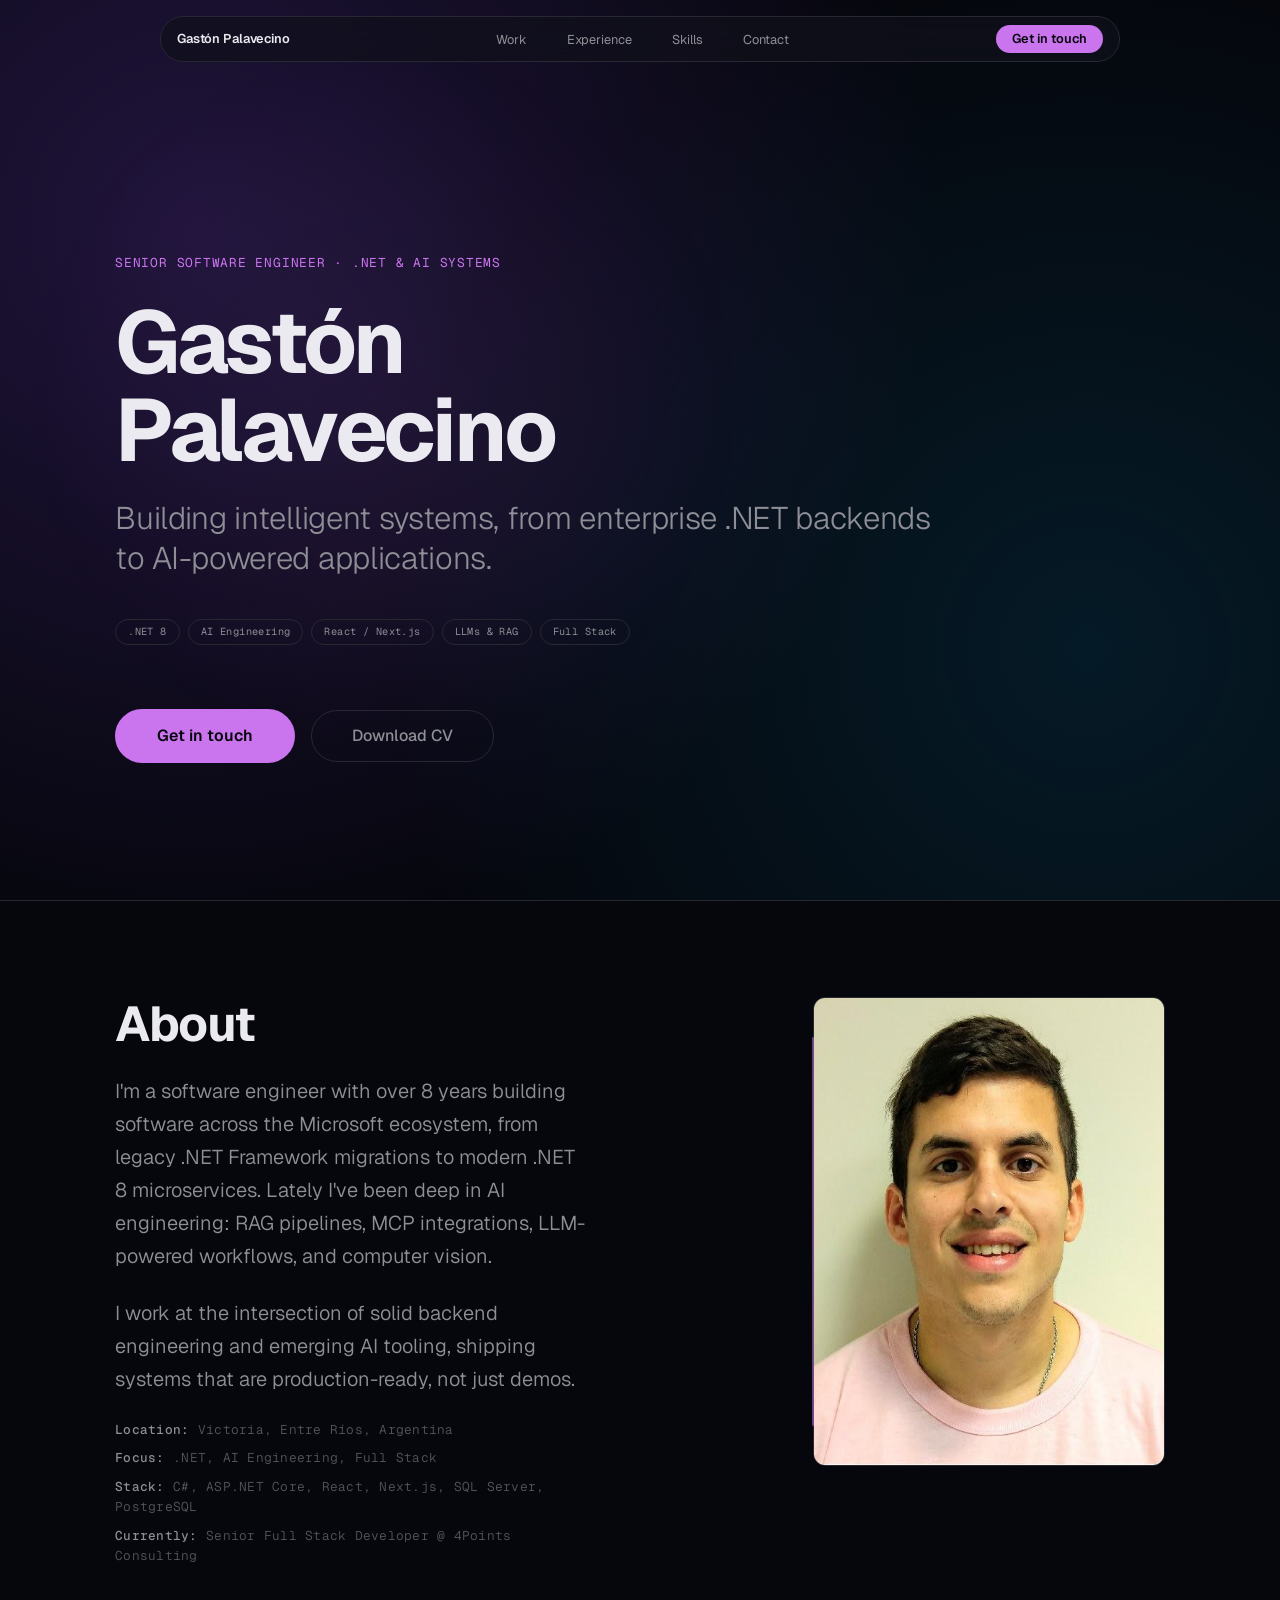
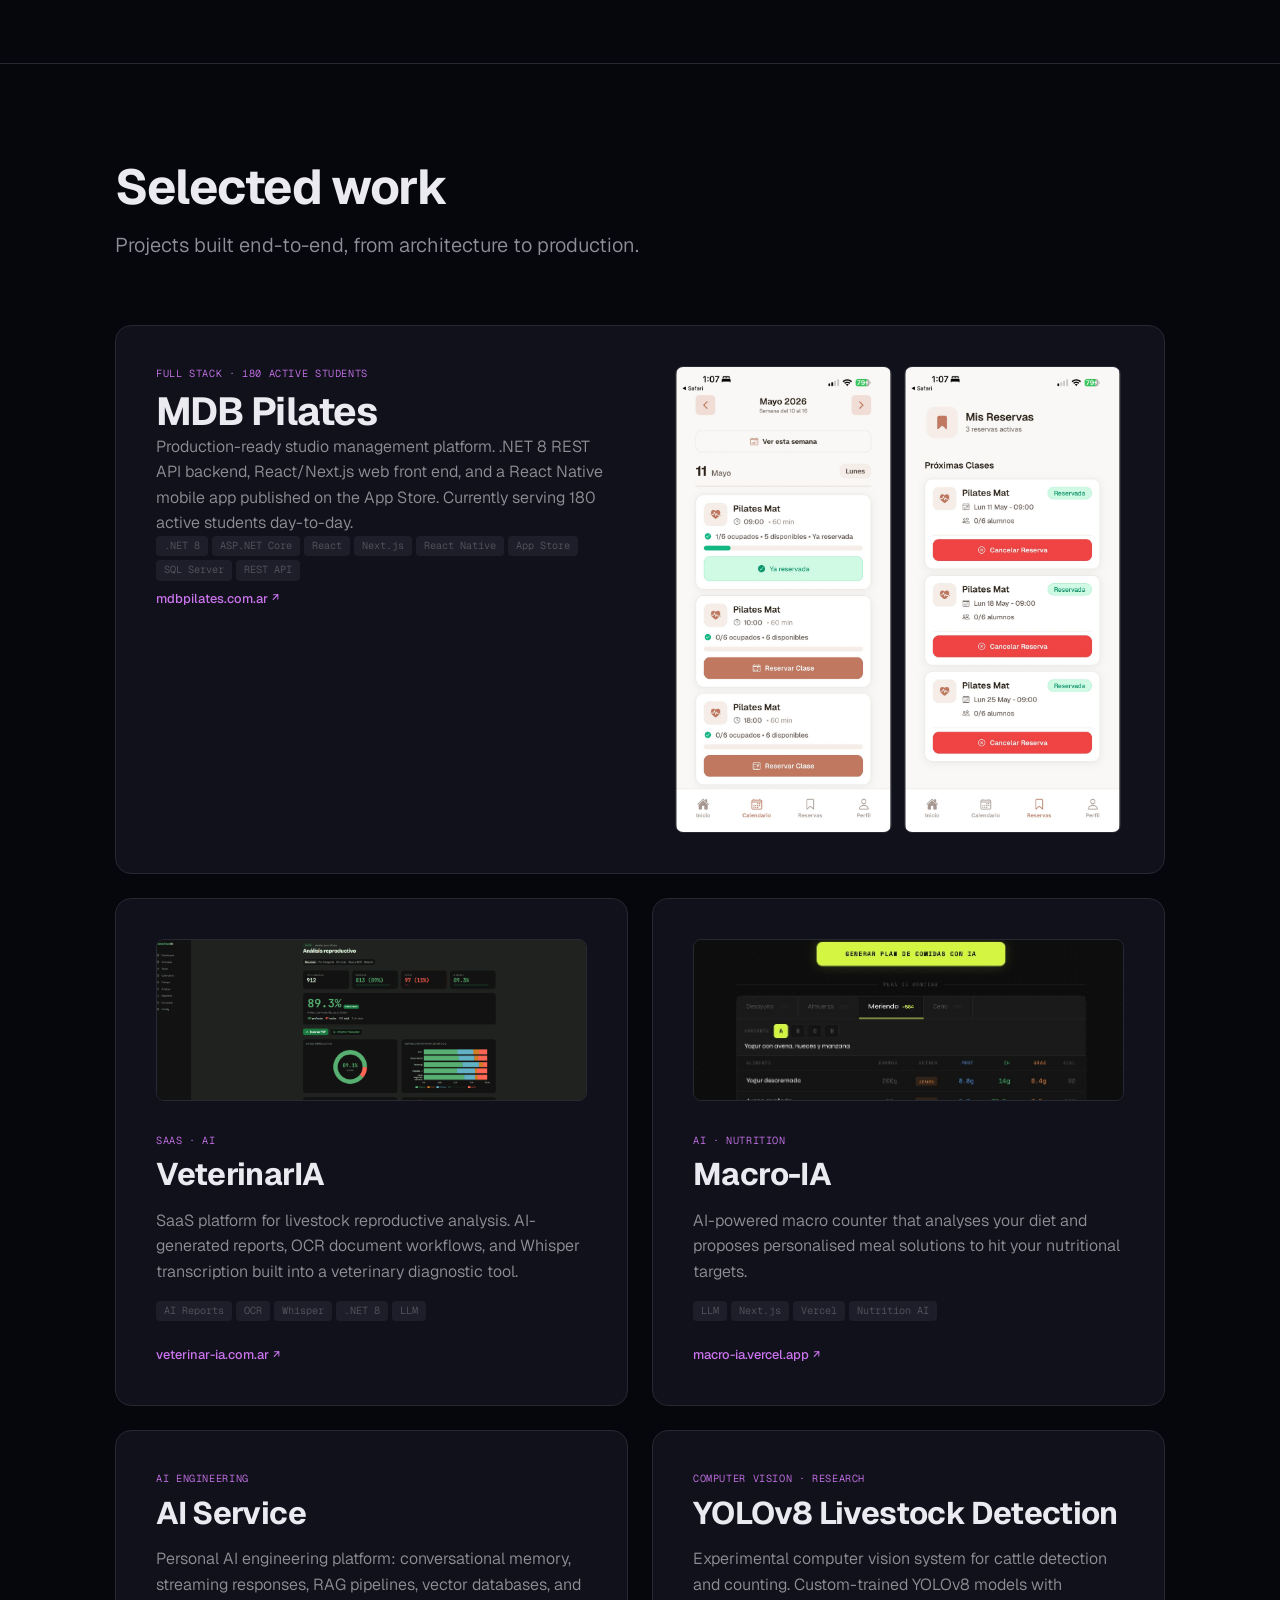
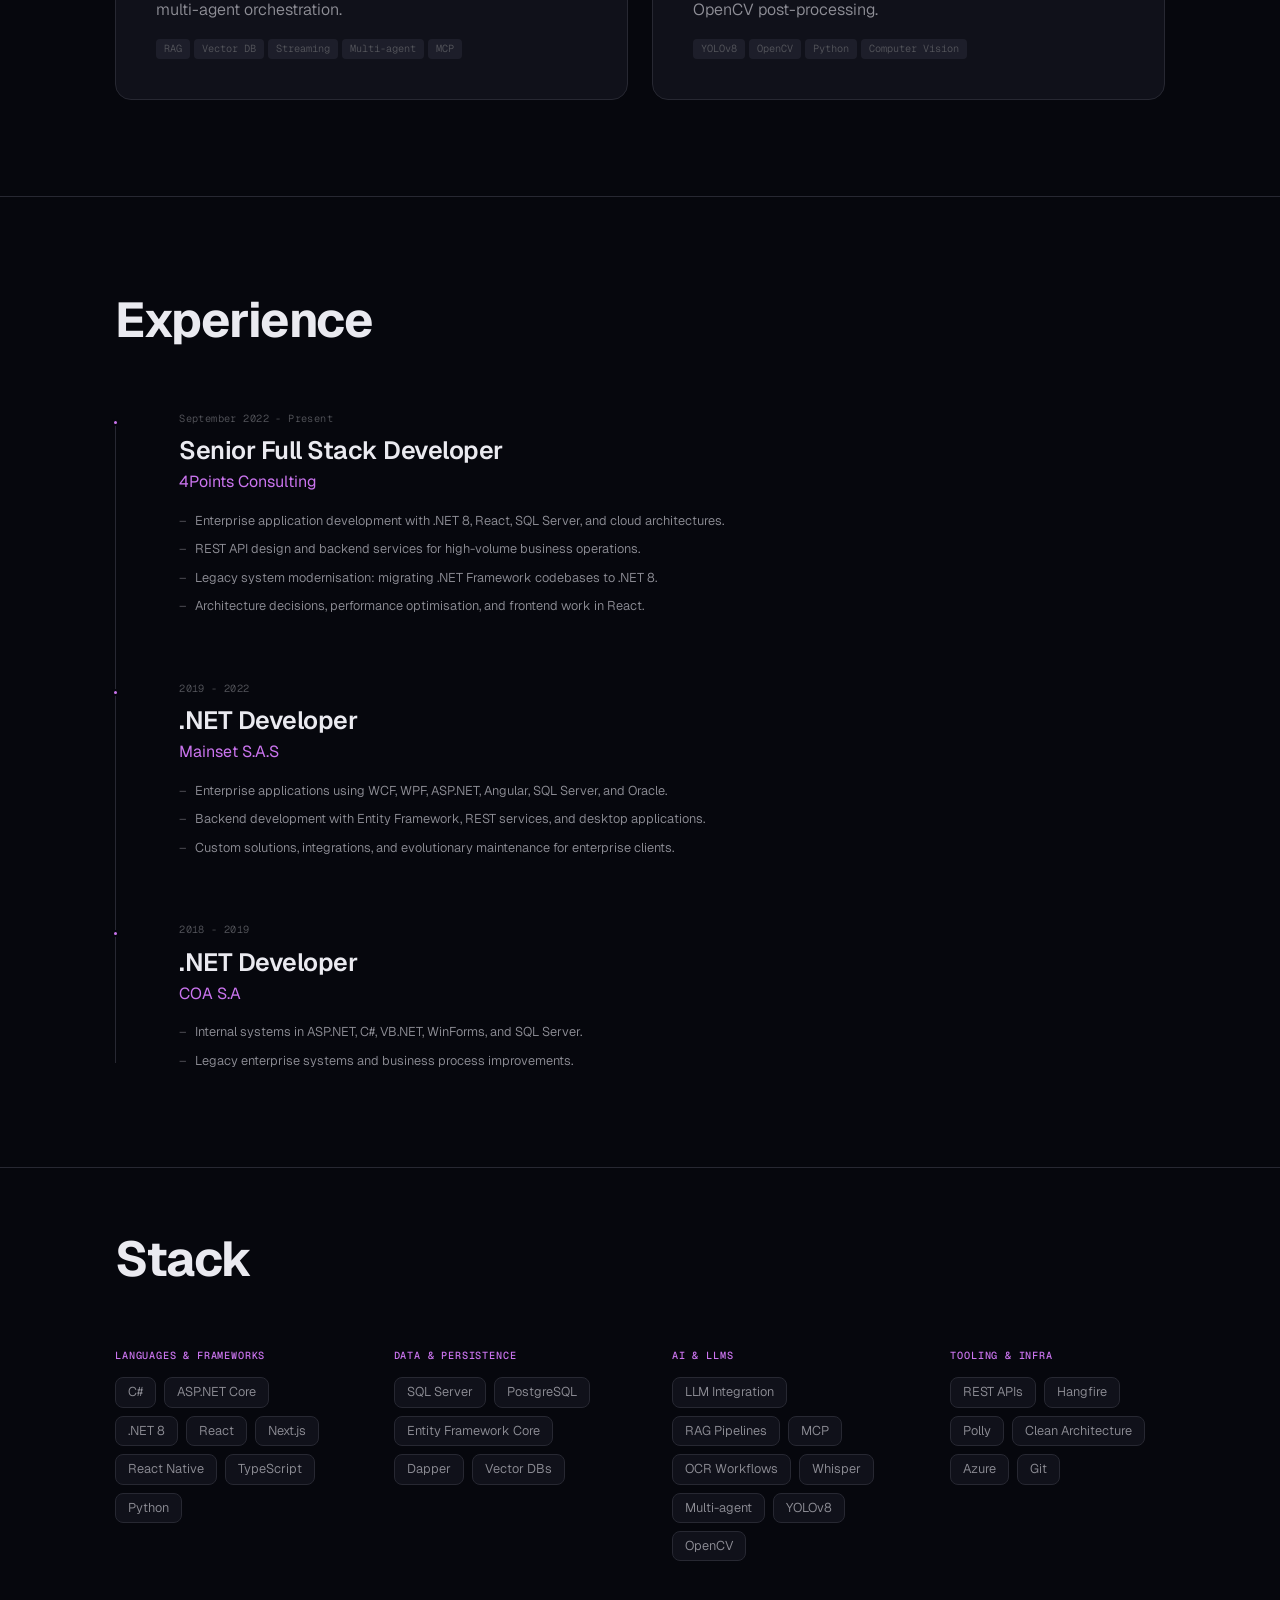
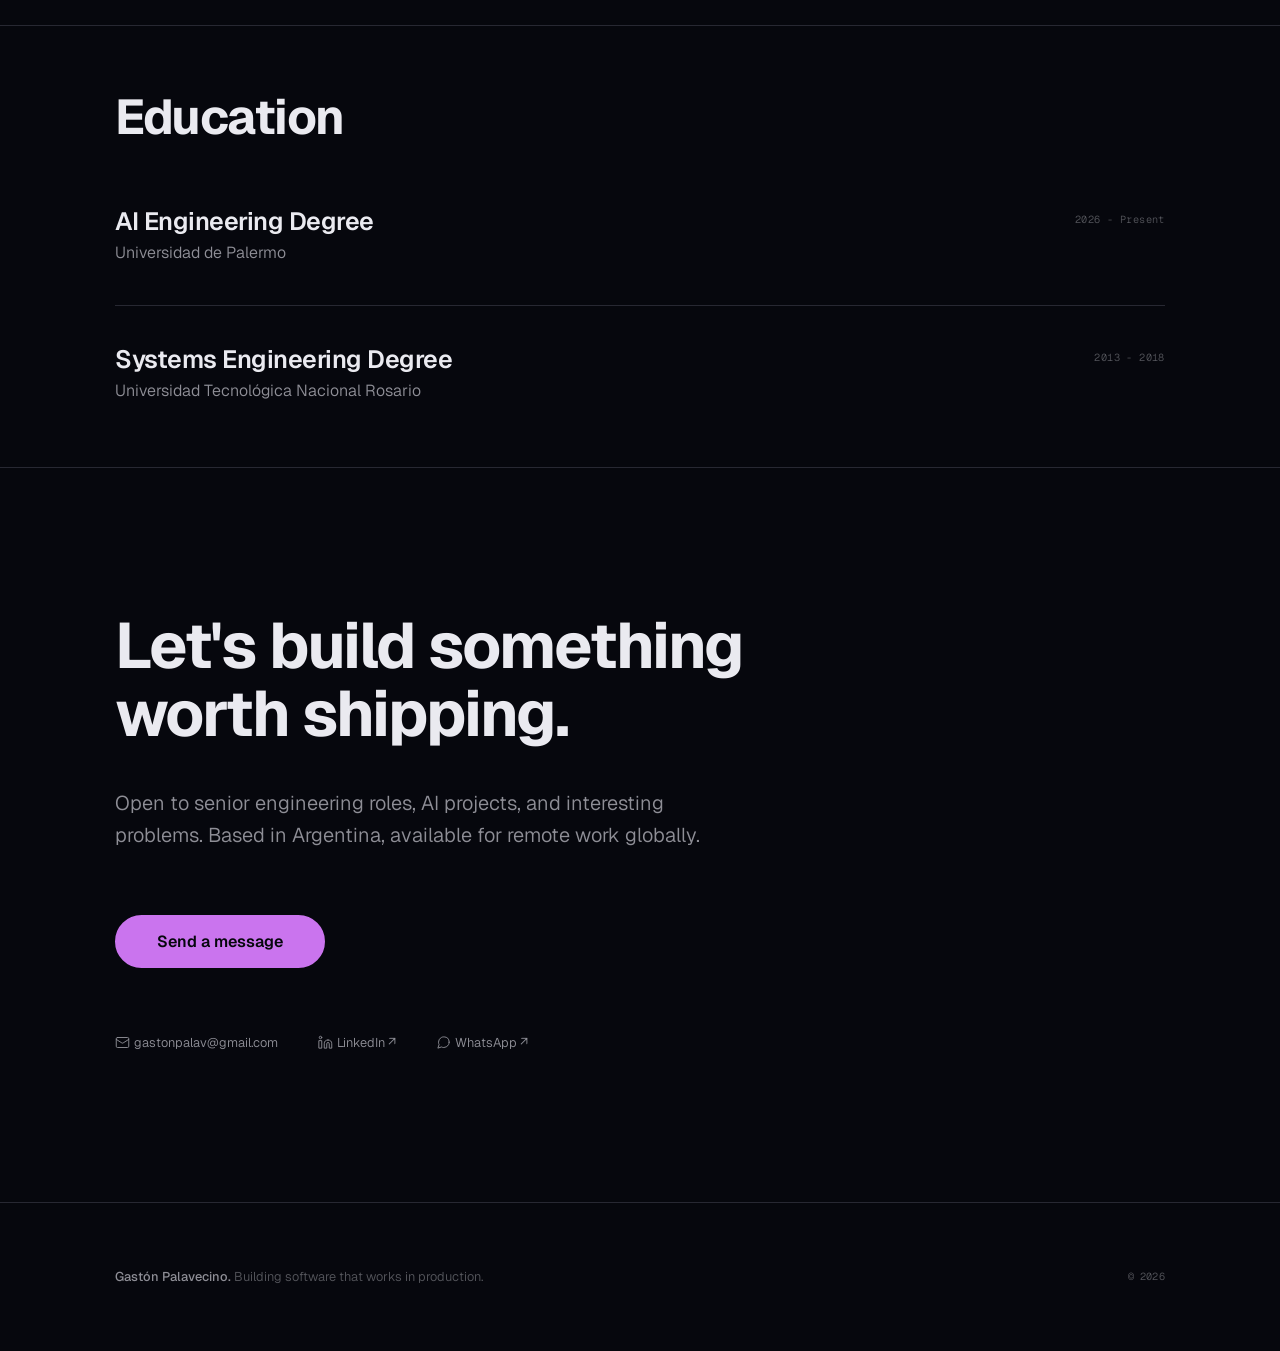
==== commit 80c32ce2: "Remove AI-slop typographic tells from portfolio Strip all em-dashes from visible text (25+ instances" ====
--- a/index.html
+++ b/index.html
@@ -3,22 +3,51 @@
 <head>
   <meta charset="UTF-8">
   <meta name="viewport" content="width=device-width, initial-scale=1, viewport-fit=cover">
-  <title>Gastón Palavecino — Senior Software Engineer</title>
+  <title>Gastón Palavecino, Senior Software Engineer</title>
   <meta name="description" content="Senior Software Engineer specialising in .NET, AI systems, and full-stack development. 8+ years building enterprise software and AI-powered applications.">
   <meta name="author" content="Gastón Palavecino">
 
   <!-- Open Graph -->
-  <meta property="og:title" content="Gastón Palavecino — Senior Software Engineer">
+  <meta property="og:title" content="Gastón Palavecino, Senior Software Engineer">
   <meta property="og:description" content="Senior Software Engineer specialising in .NET, AI systems, and full-stack development.">
   <meta property="og:type" content="website">
+  <meta property="og:url" content="https://gastonpalav.com.ar">
+  <meta property="og:image" content="https://gastonpalav.com.ar/assets/og-image.png">
+  <meta property="og:image:width" content="1200">
+  <meta property="og:image:height" content="630">
+  <meta property="og:locale" content="en_US">
+  <meta property="og:site_name" content="Gastón Palavecino">
+
+  <!-- Twitter Card -->
+  <meta name="twitter:card" content="summary_large_image">
+  <meta name="twitter:title" content="Gastón Palavecino, Senior Software Engineer">
+  <meta name="twitter:description" content="Senior Software Engineer specialising in .NET, AI systems, and full-stack development. 8+ years building enterprise software and AI-powered applications.">
+  <meta name="twitter:image" content="https://gastonpalav.com.ar/assets/og-image.png">
+
+  <!-- Canonical -->
+  <link rel="canonical" href="https://gastonpalav.com.ar">
 
   <!-- Favicon -->
   <link rel="icon" type="image/svg+xml" href="favicon.svg">
 
-  <!-- Fonts — preconnect then load -->
+  <!-- Fonts: preconnect then load -->
   <link rel="preconnect" href="https://fonts.googleapis.com">
   <link rel="preconnect" href="https://fonts.gstatic.com" crossorigin>
   <link href="https://fonts.googleapis.com/css2?family=Geist:wght@300;400;500;600;700&family=Geist+Mono:wght@400;500&display=swap" rel="stylesheet">
+
+  <!-- Structured data -->
+  <script type="application/ld+json">
+  {
+    "@context": "https://schema.org",
+    "@type": "Person",
+    "name": "Gastón Palavecino",
+    "jobTitle": "Senior Software Engineer",
+    "url": "https://gastonpalav.com.ar",
+    "email": "gastonpalav@gmail.com",
+    "sameAs": ["https://www.linkedin.com/in/gaston-palavecino-4071003b4"],
+    "knowsAbout": [".NET", "AI Systems", "Full-Stack Development"]
+  }
+  </script>
 
   <!-- Styles -->
   <link rel="stylesheet" href="css/styles.css">
@@ -31,7 +60,7 @@
 <header role="banner">
   <nav class="nav" aria-label="Main navigation">
     <div class="nav__inner">
-      <a href="#hero" class="nav__wordmark" aria-label="Gastón Palavecino — home">Gastón Palavecino</a>
+      <a href="#hero" class="nav__wordmark" aria-label="Gastón Palavecino - home">Gastón Palavecino</a>
 
       <!-- Desktop links -->
       <ul class="nav__links" role="list">
@@ -82,7 +111,7 @@
       <h1 class="hero__name" id="hero-name">Gastón<br>Palavecino</h1>
 
       <p class="hero__statement">
-        Building intelligent systems — from enterprise .NET backends to AI-powered applications.
+        Building intelligent systems, from enterprise .NET backends to AI-powered applications.
       </p>
 
       <ul class="hero__tags" role="list">
@@ -116,21 +145,21 @@
 
         <p class="about__bio reveal">
           I'm a software engineer with over 8 years building software across the Microsoft
-          ecosystem — from legacy .NET Framework migrations to modern .NET 8 microservices.
+          ecosystem, from legacy .NET Framework migrations to modern .NET 8 microservices.
           Lately I've been deep in AI engineering: RAG pipelines, MCP integrations,
           LLM-powered workflows, and computer vision.
         </p>
 
         <p class="about__bio reveal">
-          I work at the intersection of solid backend engineering and emerging AI tooling —
+          I work at the intersection of solid backend engineering and emerging AI tooling,
           shipping systems that are production-ready, not just demos.
         </p>
 
         <div class="about__meta reveal">
-          <p class="about__meta-item"><strong>Location</strong> — Victoria, Entre Ríos, Argentina</p>
-          <p class="about__meta-item"><strong>Focus</strong> — .NET, AI Engineering, Full Stack</p>
-          <p class="about__meta-item"><strong>Stack</strong> — C#, ASP.NET Core, React, Next.js, SQL Server, PostgreSQL</p>
-          <p class="about__meta-item"><strong>Currently</strong> — Senior Full Stack Developer @ 4Points Consulting</p>
+          <p class="about__meta-item"><strong>Location:</strong> Victoria, Entre Ríos, Argentina</p>
+          <p class="about__meta-item"><strong>Focus:</strong> .NET, AI Engineering, Full Stack</p>
+          <p class="about__meta-item"><strong>Stack:</strong> C#, ASP.NET Core, React, Next.js, SQL Server, PostgreSQL</p>
+          <p class="about__meta-item"><strong>Currently:</strong> Senior Full Stack Developer @ 4Points Consulting</p>
         </div>
       </div>
 
@@ -138,7 +167,7 @@
         <figure class="about__figure">
           <img
             src="assets/gaston-palavecino.jpeg"
-            alt="Gastón Palavecino — profile photo"
+            alt="Gastón Palavecino, profile photo"
             class="about__photo"
             width="400"
             height="533"
@@ -162,7 +191,7 @@
 
     <header class="section__header reveal">
       <h2 class="section__title" id="work-title">Selected work</h2>
-      <p class="section__lead">Projects built end-to-end — from architecture to production.</p>
+      <p class="section__lead">Projects built end-to-end, from architecture to production.</p>
     </header>
 
     <div class="work__grid">
@@ -172,7 +201,7 @@
         <div class="work-card__body">
           <div>
             <header class="work-card__header">
-              <span class="work-card__badge">Full Stack · Production · 180 active students</span>
+              <span class="work-card__badge">Full Stack · 180 active students</span>
               <h3 class="work-card__title" id="project-mdb">MDB Pilates</h3>
             </header>
             <p class="work-card__desc">
@@ -198,7 +227,7 @@
             <figure class="screenshot">
               <img
                 src="assets/mdbpilates/1.jpeg"
-                alt="MDB Pilates — pantalla de calendario de clases"
+                alt="MDB Pilates: pantalla de calendario de clases"
                 width="390" height="844"
                 loading="lazy"
               >
@@ -206,7 +235,7 @@
             <figure class="screenshot">
               <img
                 src="assets/mdbpilates/2.jpeg"
-                alt="MDB Pilates — pantalla de reservas"
+                alt="MDB Pilates: pantalla de reservas"
                 width="390" height="844"
                 loading="lazy"
               >
@@ -220,13 +249,13 @@
         <figure class="work-card__preview">
           <img
             src="assets/veterinaria/dashboard-analisis.png"
-            alt="VeterinarIA — dashboard de análisis reproductivo"
+            alt="VeterinarIA: dashboard de análisis reproductivo"
             width="1156" height="697"
             loading="lazy"
           >
         </figure>
         <header class="work-card__header">
-          <span class="work-card__badge">SaaS · AI · Production</span>
+          <span class="work-card__badge">SaaS · AI</span>
           <h3 class="work-card__title" id="project-vet">VeterinarIA</h3>
         </header>
         <p class="work-card__desc">
@@ -250,13 +279,13 @@
         <figure class="work-card__preview">
           <img
             src="assets/macro-ia/plan-comidas.jpeg"
-            alt="Macro-IA — meal plan generated by AI with macro breakdown"
+            alt="Macro-IA: meal plan generated by AI with macro breakdown"
             width="909" height="789"
             loading="lazy"
           >
         </figure>
         <header class="work-card__header">
-          <span class="work-card__badge">AI · Nutrition · Production</span>
+          <span class="work-card__badge">AI · Nutrition</span>
           <h3 class="work-card__title" id="project-macro">Macro-IA</h3>
         </header>
         <p class="work-card__desc">
@@ -330,19 +359,19 @@
     <ul class="experience__list" role="list">
 
       <li class="experience__item reveal">
-        <p class="experience__period">September 2022 — Present</p>
+        <p class="experience__period">September 2022 - Present</p>
         <h3 class="experience__role">Senior Full Stack Developer</h3>
         <p class="experience__company">4Points Consulting</p>
         <ul class="experience__points" role="list">
           <li class="experience__point">Enterprise application development with .NET 8, React, SQL Server, and cloud architectures.</li>
           <li class="experience__point">REST API design and backend services for high-volume business operations.</li>
-          <li class="experience__point">Legacy system modernisation — migrating .NET Framework codebases to .NET 8.</li>
+          <li class="experience__point">Legacy system modernisation: migrating .NET Framework codebases to .NET 8.</li>
           <li class="experience__point">Architecture decisions, performance optimisation, and frontend work in React.</li>
         </ul>
       </li>
 
       <li class="experience__item reveal">
-        <p class="experience__period">2019 — 2022</p>
+        <p class="experience__period">2019 - 2022</p>
         <h3 class="experience__role">.NET Developer</h3>
         <p class="experience__company">Mainset S.A.S</p>
         <ul class="experience__points" role="list">
@@ -353,7 +382,7 @@
       </li>
 
       <li class="experience__item reveal">
-        <p class="experience__period">2018 — 2019</p>
+        <p class="experience__period">2018 - 2019</p>
         <h3 class="experience__role">.NET Developer</h3>
         <p class="experience__company">COA S.A</p>
         <ul class="experience__points" role="list">
@@ -454,7 +483,7 @@
           <h3 class="education__degree">AI Engineering Degree</h3>
           <p class="education__school">Universidad de Palermo</p>
         </div>
-        <span class="education__period">2026 — Present</span>
+        <span class="education__period">2026 - Present</span>
       </li>
 
       <li class="education__item reveal">
@@ -462,7 +491,7 @@
           <h3 class="education__degree">Systems Engineering Degree</h3>
           <p class="education__school">Universidad Tecnológica Nacional Rosario</p>
         </div>
-        <span class="education__period">2013 — 2018</span>
+        <span class="education__period">2013 - 2018</span>
       </li>
 
     </ul>
@@ -484,12 +513,11 @@
 
       <p class="contact__sub reveal">
         Open to senior engineering roles, AI projects, and interesting problems.
-        Based in Argentina — available for remote work globally.
+        Based in Argentina, available for remote work globally.
       </p>
 
       <div class="contact__actions reveal">
         <a href="mailto:gastonpalav@gmail.com" class="btn-primary">Send a message</a>
-        <a href="assets/cv-gaston-palavecino-2026.pdf" download class="btn-secondary">Download CV</a>
       </div>
 
       <ul class="contact__links reveal" role="list">
@@ -545,7 +573,7 @@
   <div class="container">
     <div class="footer__inner">
       <p class="footer__statement">
-        <strong>Gastón Palavecino</strong> — building software that works in production.
+        <strong>Gastón Palavecino.</strong> Building software that works in production.
       </p>
       <span class="footer__copy">© 2026</span>
     </div>
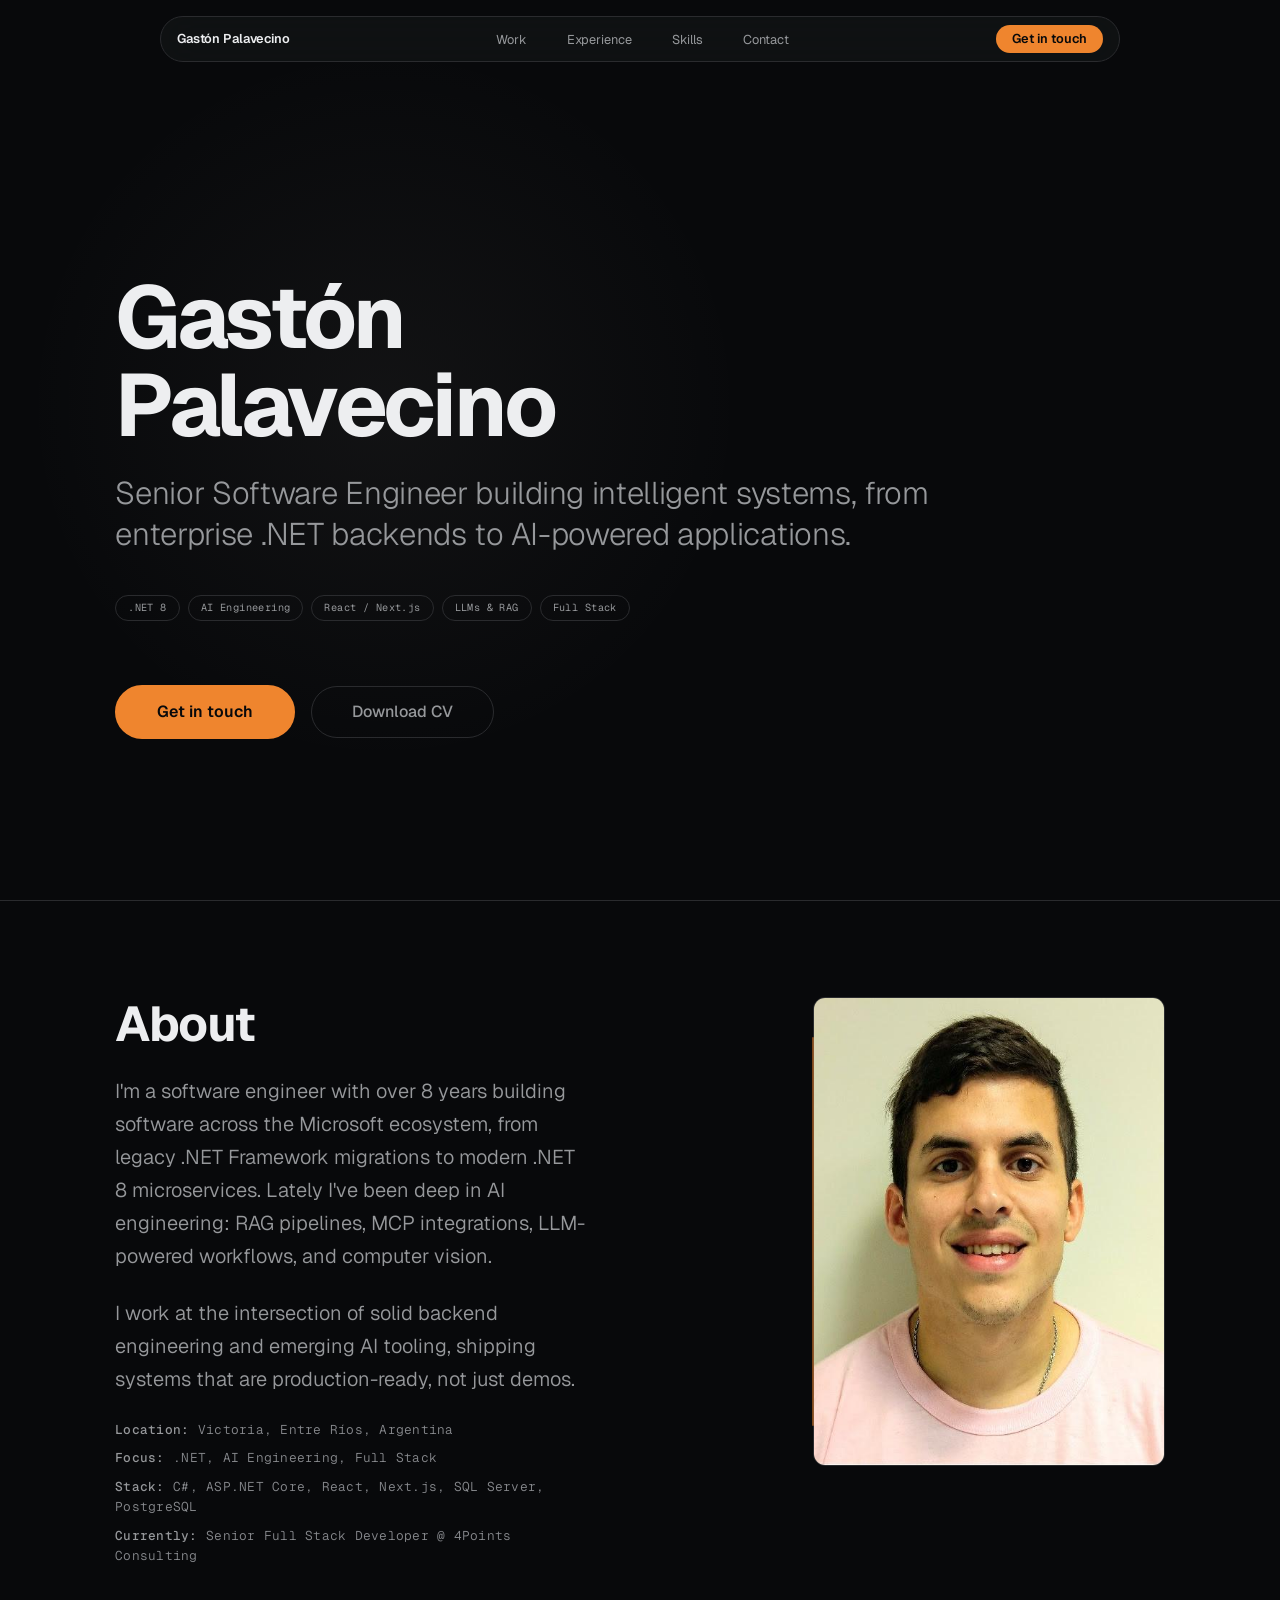
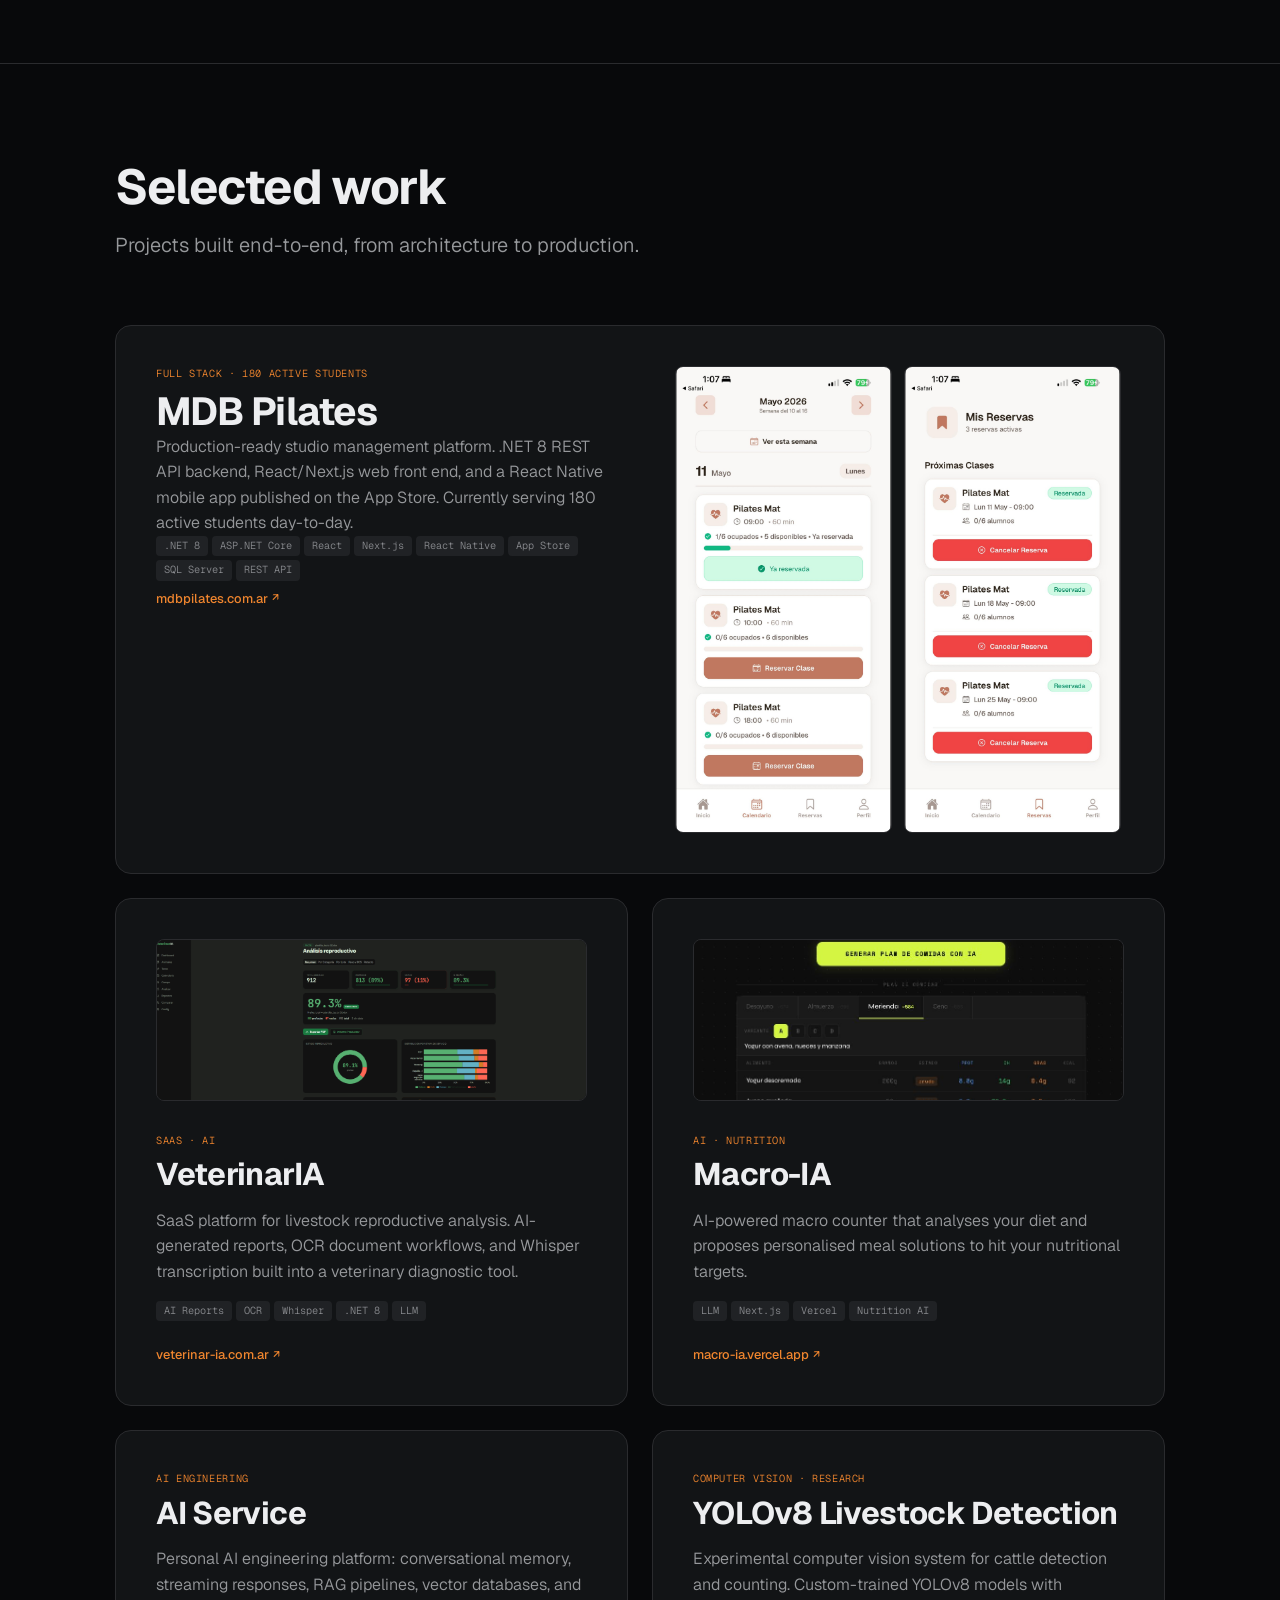
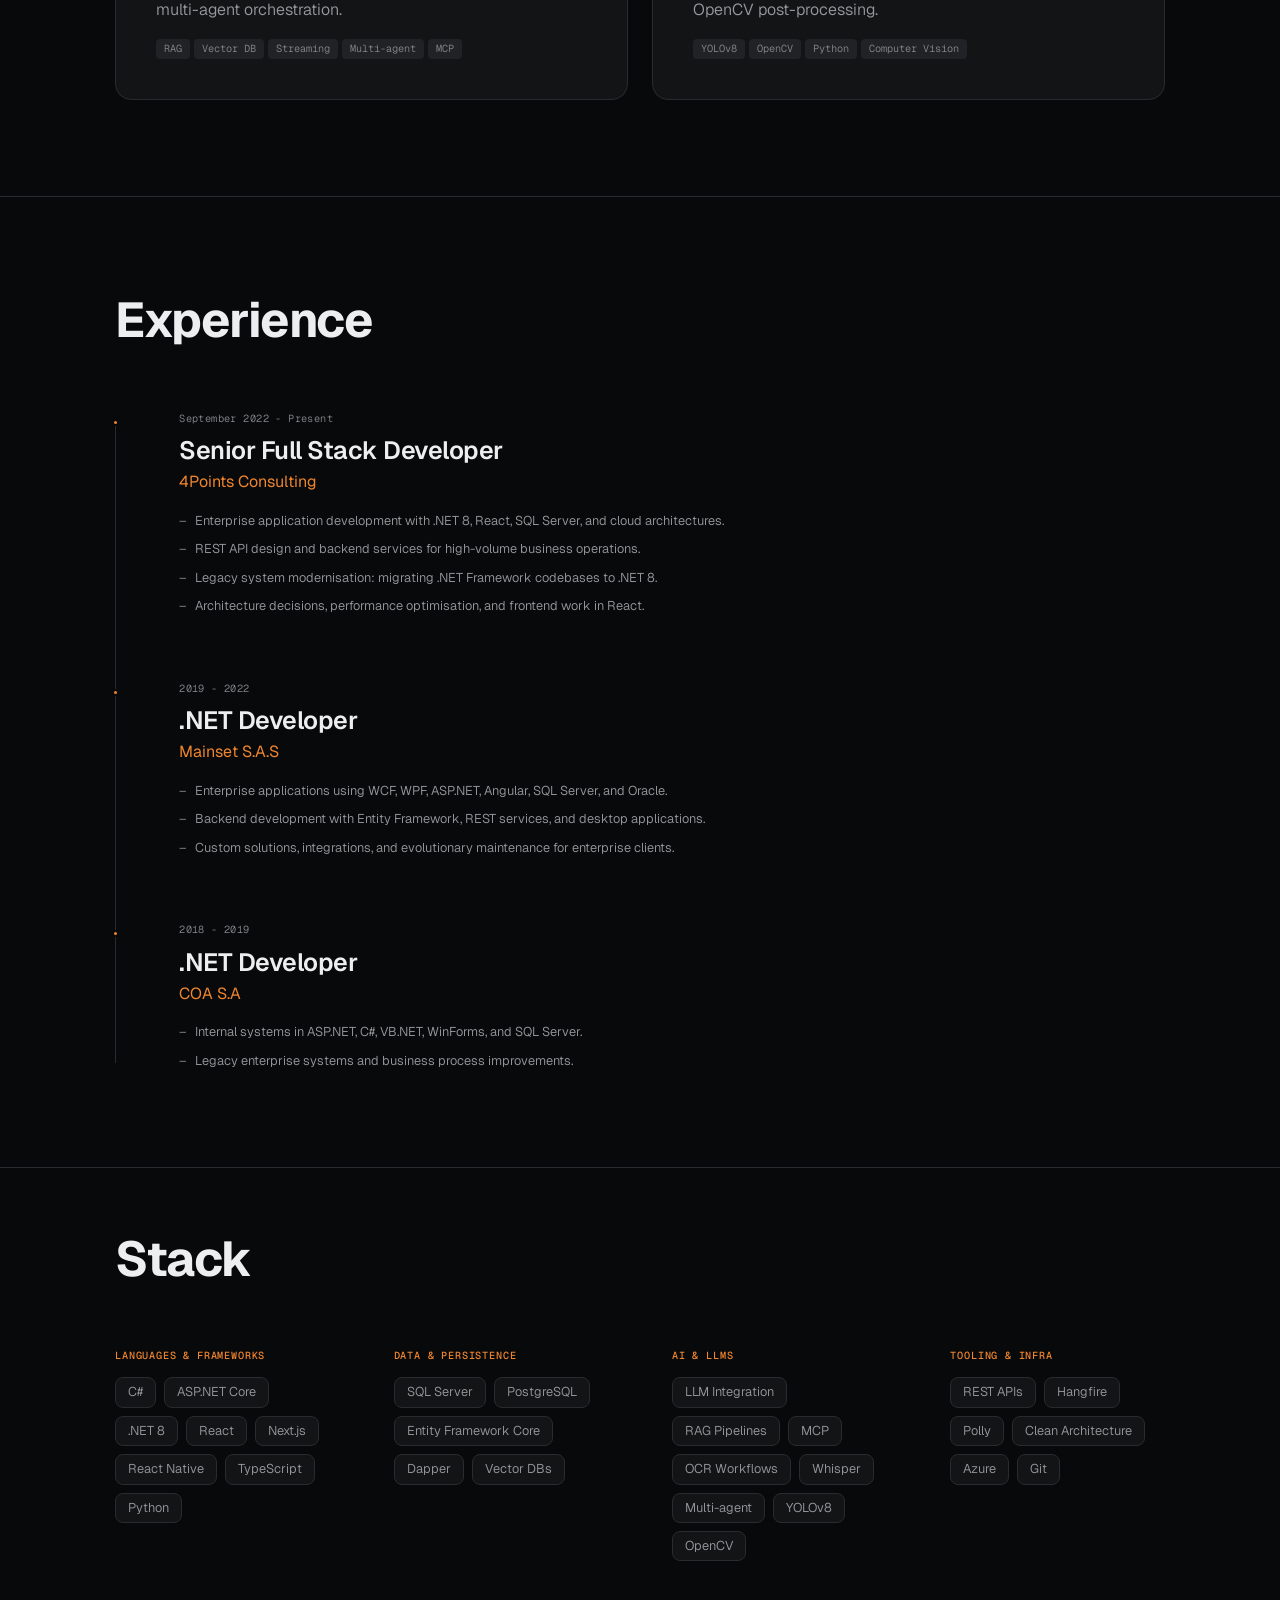
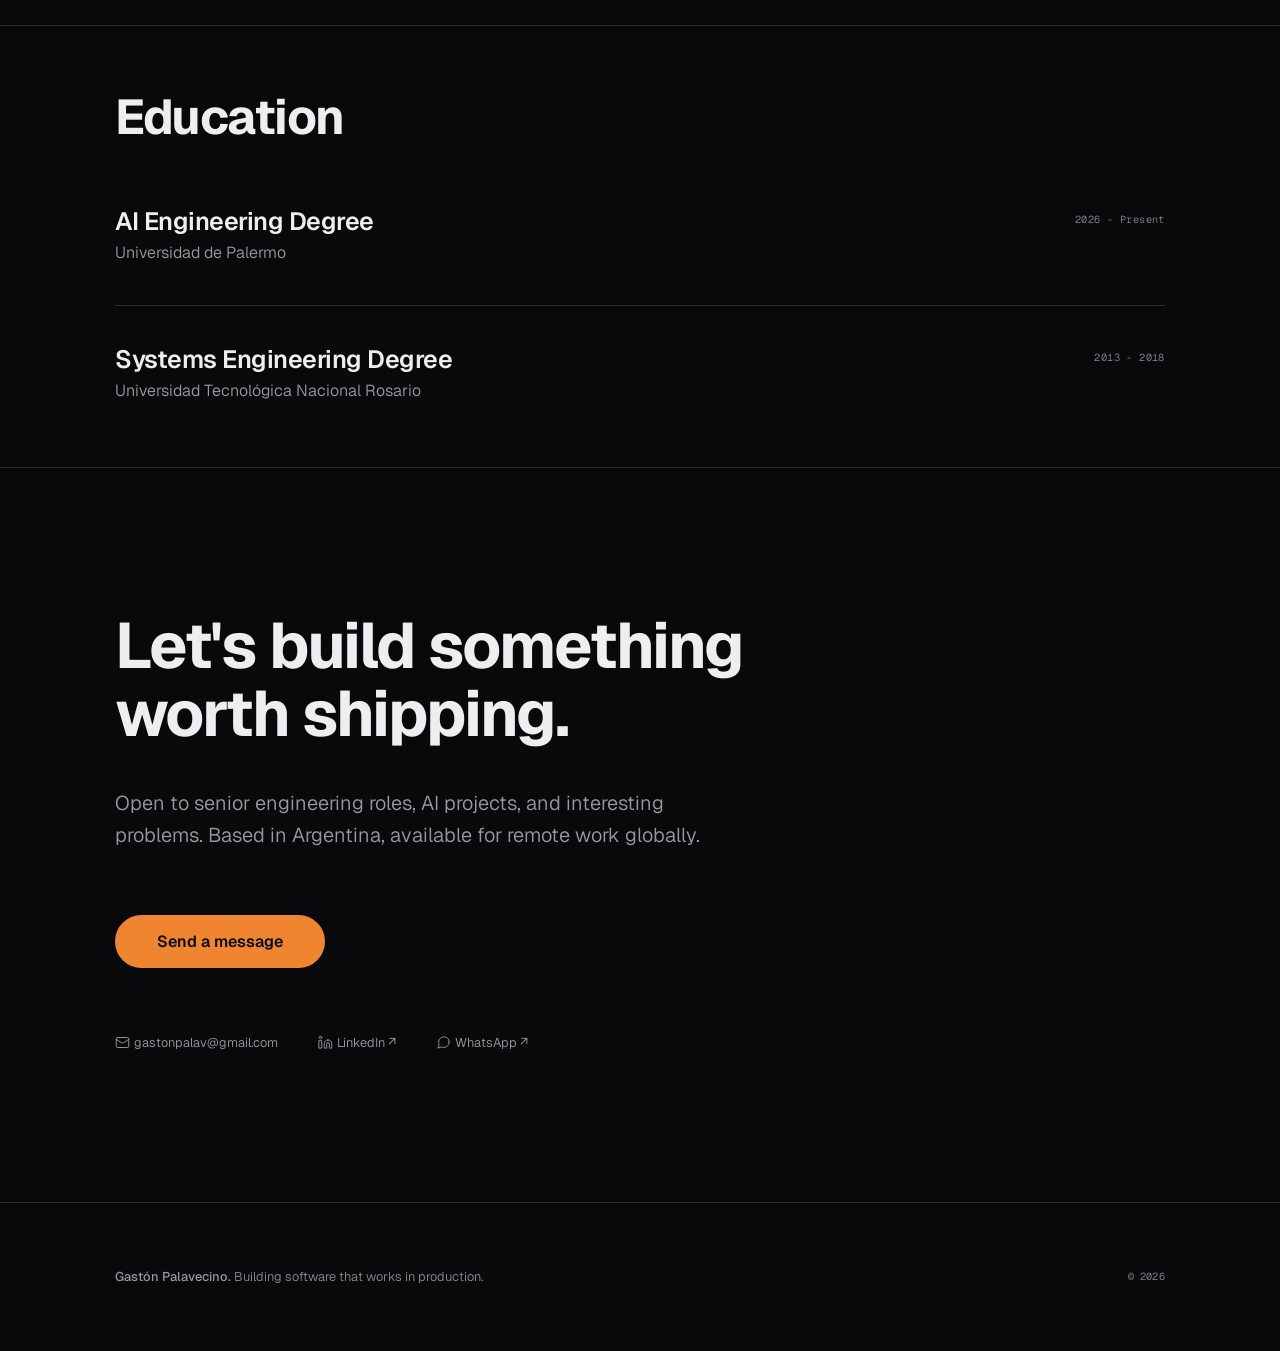
==== commit 0e9c2954: "Replace AI-purple palette with zinc + amber, fix hero and contrast Audited the portfolio against the" ====
--- a/index.html
+++ b/index.html
@@ -106,12 +106,10 @@
   <div class="hero__container">
     <div class="hero__content">
 
-      <span class="hero__eyebrow">Senior Software Engineer · .NET &amp; AI Systems</span>
-
       <h1 class="hero__name" id="hero-name">Gastón<br>Palavecino</h1>
 
       <p class="hero__statement">
-        Building intelligent systems, from enterprise .NET backends to AI-powered applications.
+        Senior Software Engineer building intelligent systems, from enterprise .NET backends to AI-powered applications.
       </p>
 
       <ul class="hero__tags" role="list">
--- a/css/styles.css
+++ b/css/styles.css
@@ -1,11 +1,10 @@
 /* Hallmark · pre-emit critique: P5 H4 E4 S5 R4 V4 */
-/* Hallmark · genre: atmospheric · macrostructure: Marquee Hero · theme: Aurora
+/* Hallmark · genre: atmospheric · macrostructure: Marquee Hero · theme: zinc-amber
  * enrichment: HP3 cursor-spotlight · nav: N5 floating-pill · footer: Ft5 statement
- * tone: technical-atmospheric · anchor hue: 280° violet / accent 315° rose-violet
+ * tone: technical-neutral · anchor hue: 260° zinc / accent 55° amber
  */
 
 @import url("../tokens.css");
-@import url("https://fonts.googleapis.com/css2?family=Geist:wght@300;400;500;600;700&family=Geist+Mono:wght@400;500&display=swap");
 
 /* ── Reset ─────────────────────────────────────────────────────────────────── */
 
@@ -35,20 +34,6 @@
   -moz-osx-font-smoothing: grayscale;
 }
 
-/* Background atmosphere — two radial blooms, fixed, no animation */
-body::before {
-  content: "";
-  position: fixed;
-  inset: 0;
-  z-index: 0;
-  pointer-events: none;
-  background-image: var(--bloom-1), var(--bloom-2);
-}
-
-/* Ensure all page content sits above the bloom layer */
-/* No z-index here — setting it creates stacking contexts that trap the
-   fixed nav (z-index:200) inside header's context (z-index:1), causing
-   the hero section to paint over the nav and block all clicks. */
 header,
 main,
 footer {
@@ -332,18 +317,6 @@
 
 .hero__content {
   max-width: 54rem;
-}
-
-/* Eyebrow — ONE eyebrow total on the page, in mono */
-.hero__eyebrow {
-  display: inline-block;
-  font-family: var(--font-mono);
-  font-size: var(--text-sm);
-  font-weight: 400;
-  color: var(--color-accent);
-  letter-spacing: 0.06em;
-  text-transform: uppercase;
-  margin-bottom: var(--space-lg);
 }
 
 /* H1 — "Gastón Palavecino" = 18 chars, full display size */
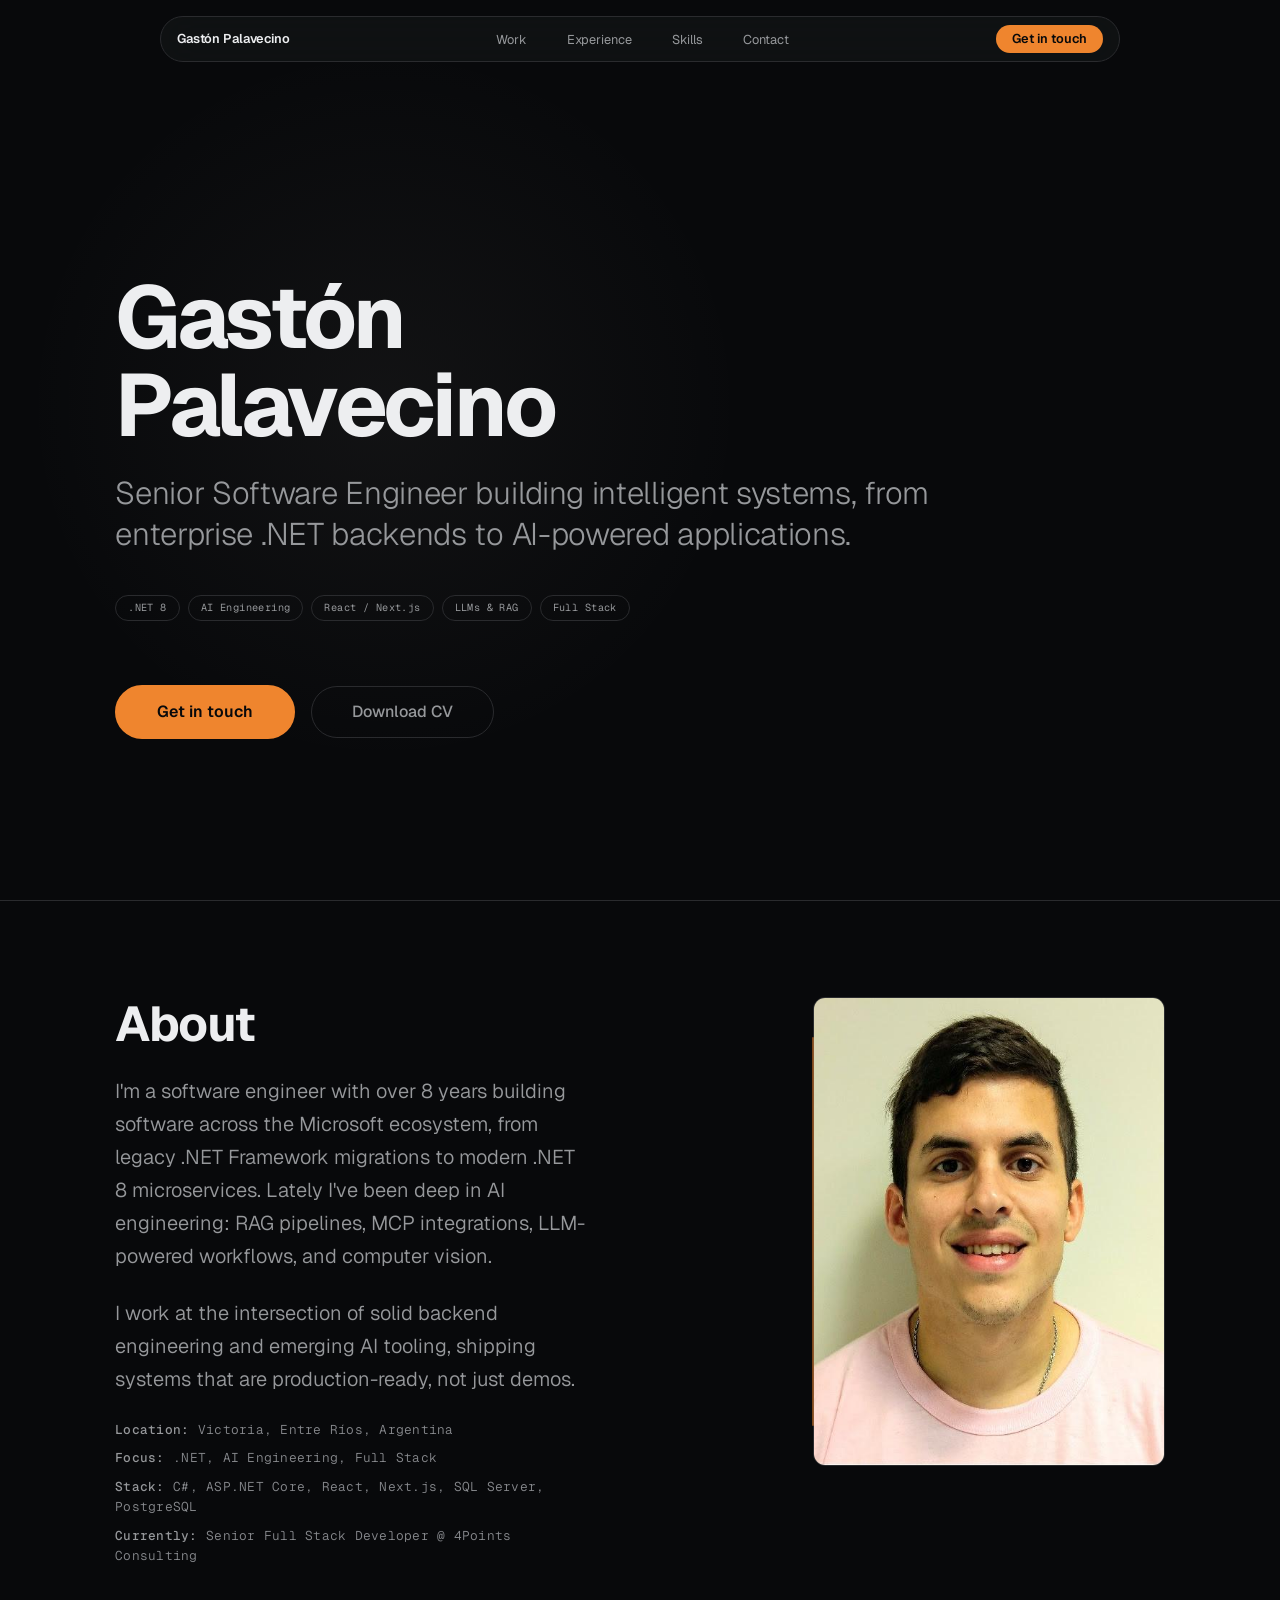
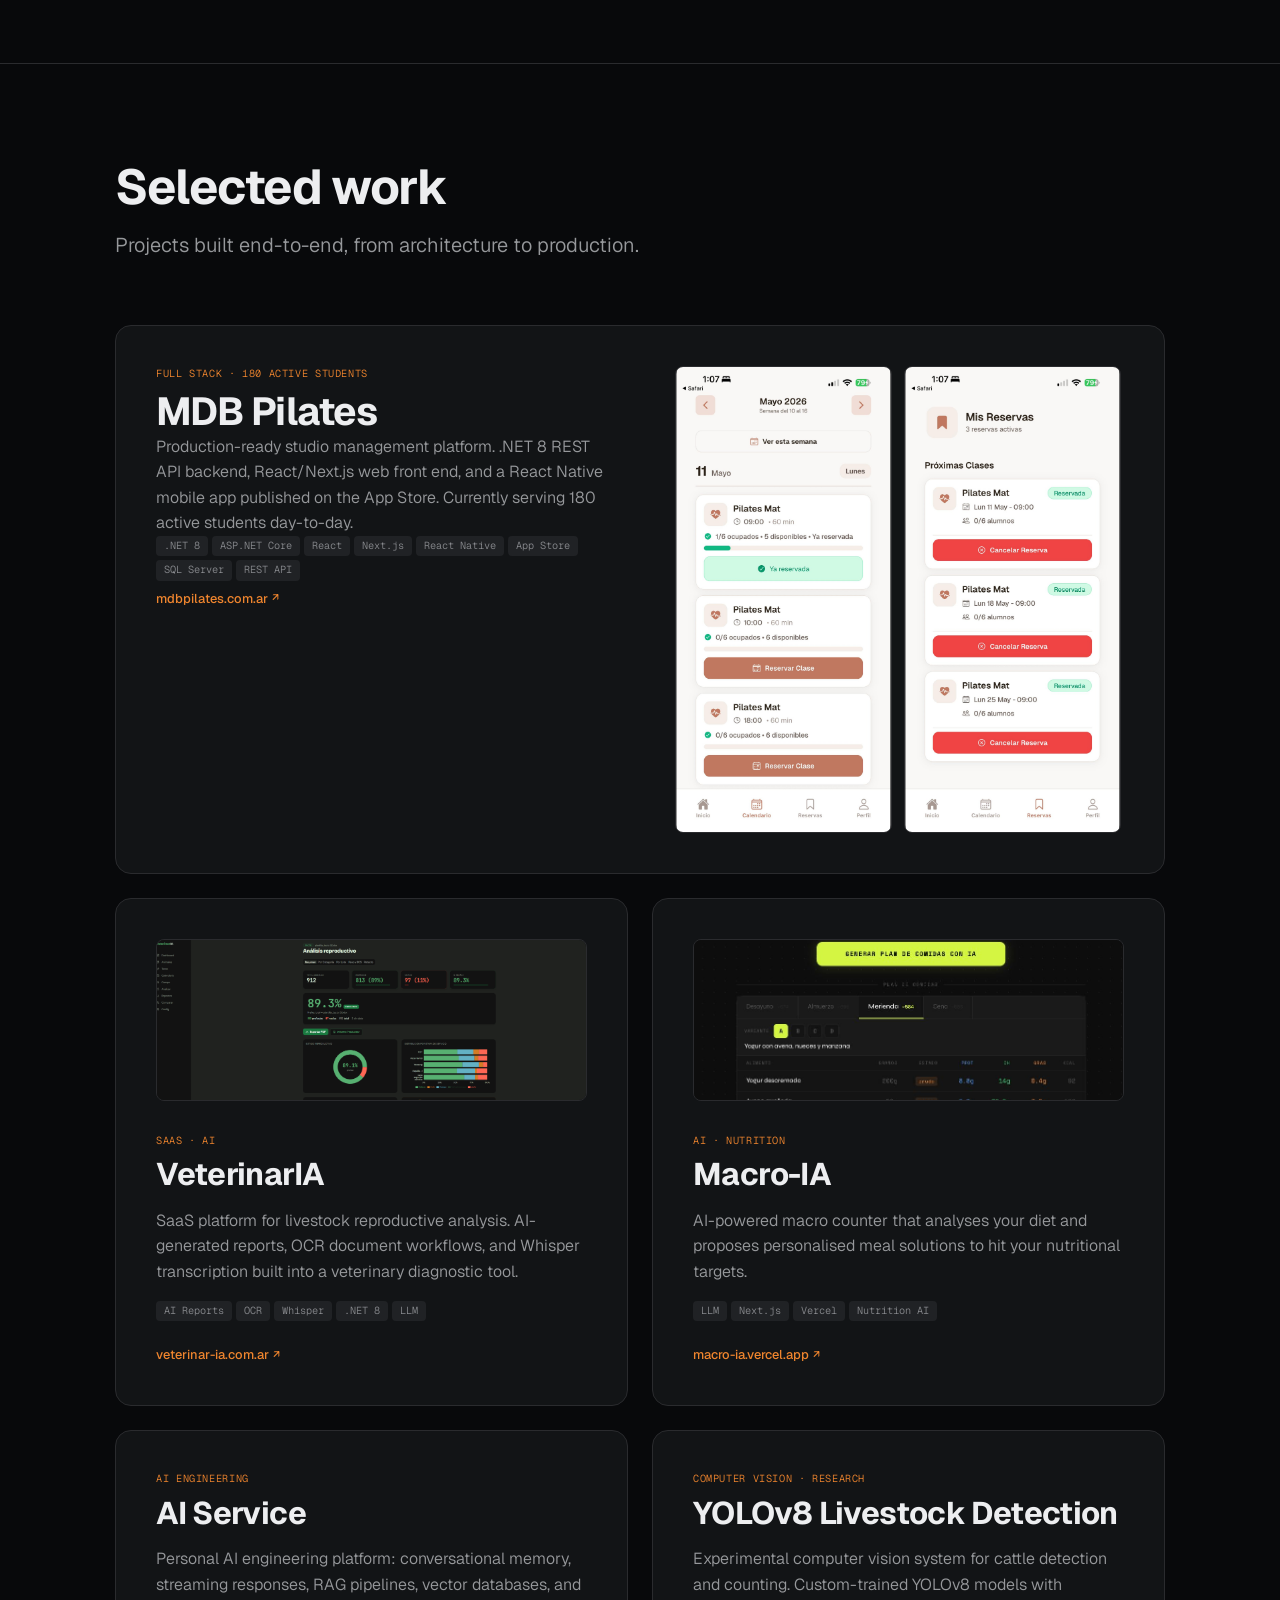
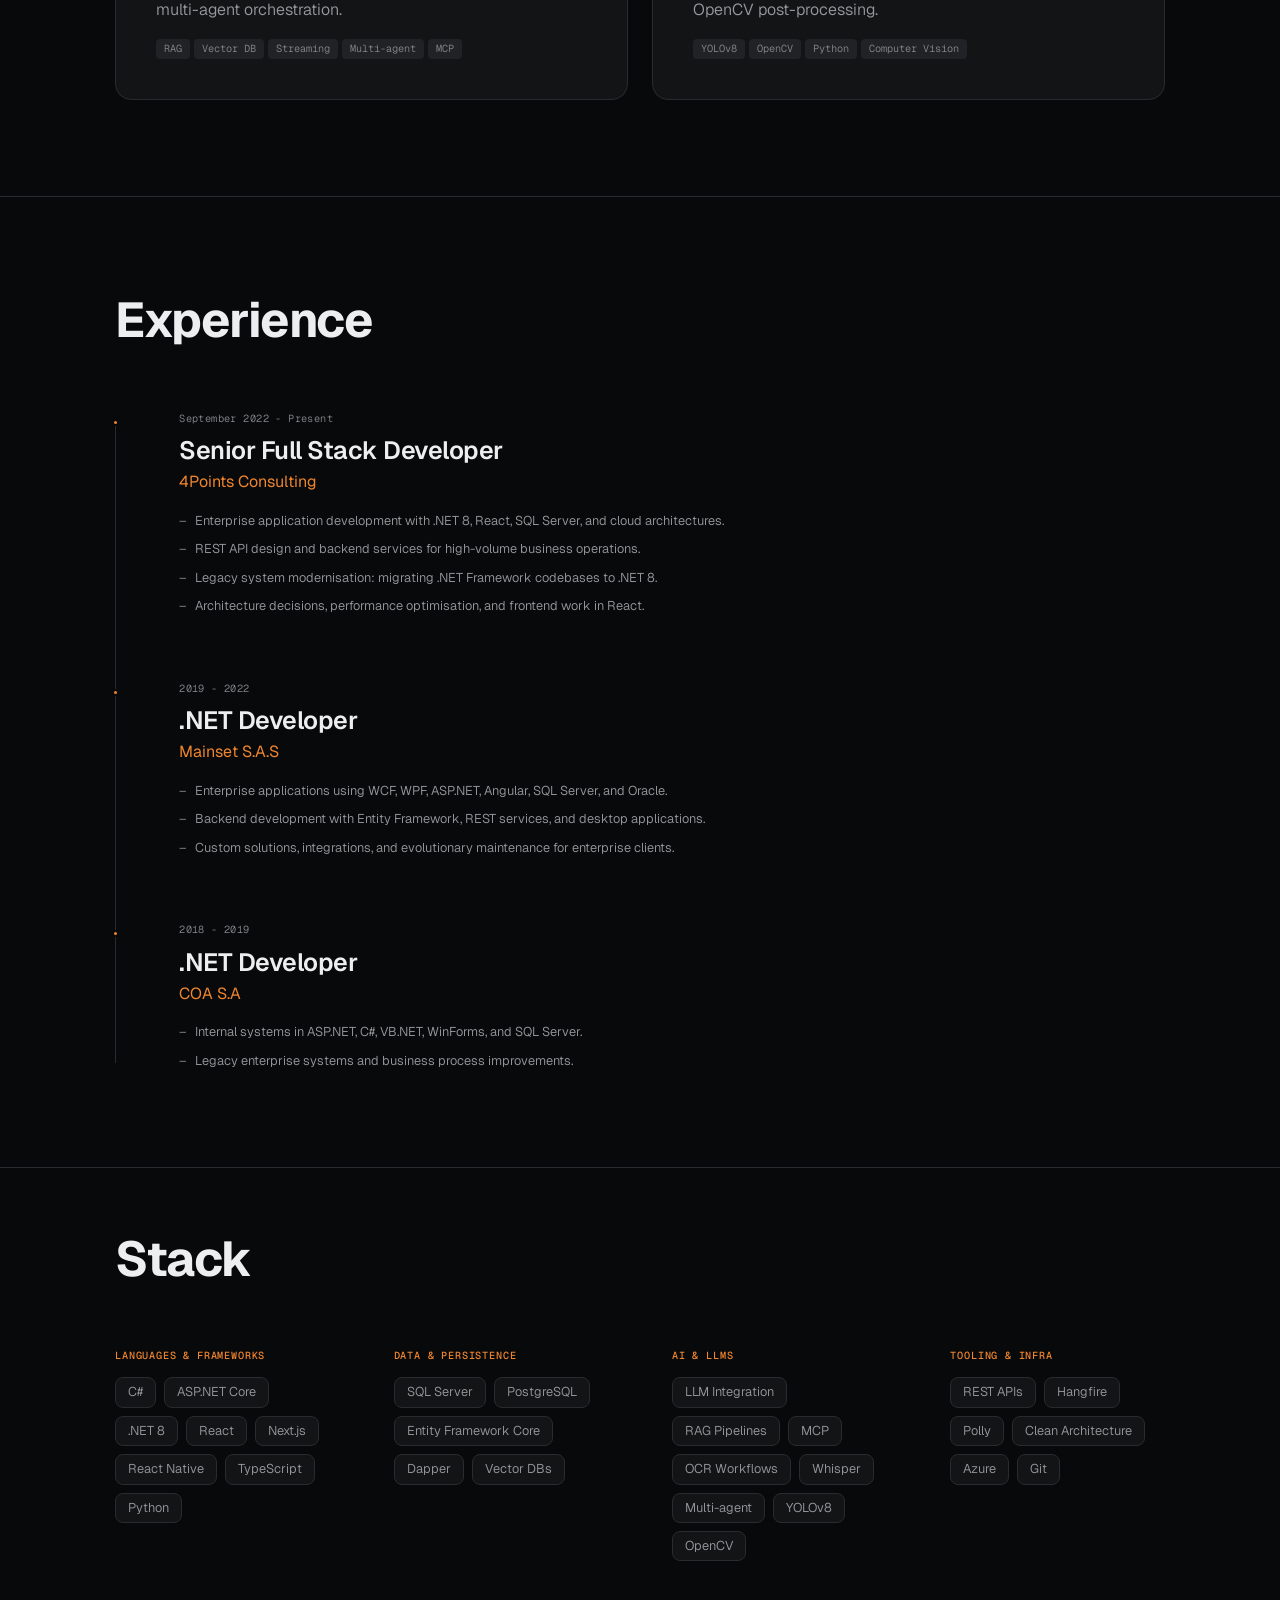
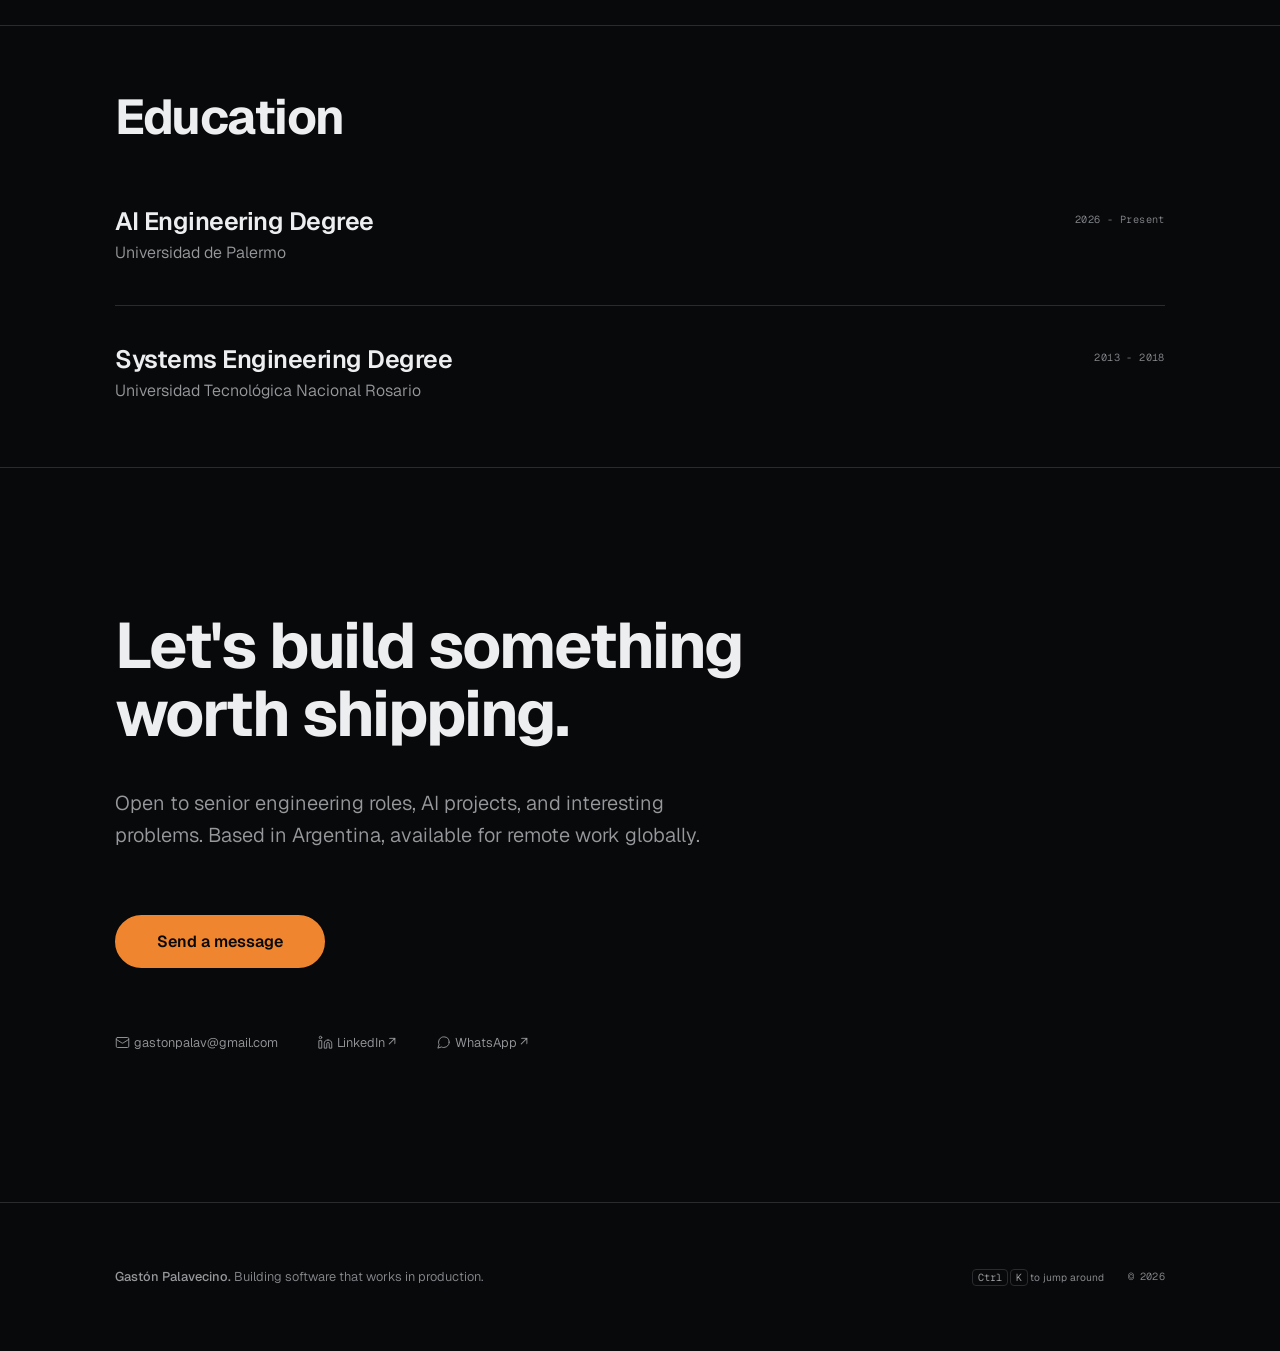
==== commit 2bf0e516: "Add motivated micro-interactions: word reveal, card spotlight, magnetic CTA, command palette Five an" ====
--- a/index.html
+++ b/index.html
@@ -121,7 +121,7 @@
       </ul>
 
       <div class="hero__actions">
-        <a href="#contact" class="btn-primary">Get in touch</a>
+        <span class="btn-magnet"><a href="#contact" class="btn-primary">Get in touch</a></span>
         <a href="assets/cv-gaston-palavecino-2026.pdf" download class="btn-secondary">Download CV</a>
       </div>
 
@@ -573,10 +573,33 @@
       <p class="footer__statement">
         <strong>Gastón Palavecino.</strong> Building software that works in production.
       </p>
-      <span class="footer__copy">© 2026</span>
+      <div class="footer__meta">
+        <button type="button" class="footer__hint" id="cmdk-trigger" aria-label="Open quick navigation">
+          <kbd>Ctrl</kbd><kbd>K</kbd> to jump around
+        </button>
+        <span class="footer__copy">© 2026</span>
+      </div>
     </div>
   </div>
 </footer>
+
+<!-- ══════════════════════════════════════════════════════════════════════════
+     COMMAND PALETTE — Ctrl/Cmd+K quick navigation
+     ══════════════════════════════════════════════════════════════════════════ -->
+<div class="cmdk" id="cmdk" hidden>
+  <div class="cmdk__backdrop" data-cmdk-dismiss></div>
+  <div class="cmdk__panel" role="dialog" aria-modal="true" aria-label="Quick navigation">
+    <div class="cmdk__input-row">
+      <svg class="cmdk__icon" width="16" height="16" viewBox="0 0 24 24" fill="none" stroke="currentColor" stroke-width="1.5" stroke-linecap="round" stroke-linejoin="round" aria-hidden="true" focusable="false">
+        <circle cx="11" cy="11" r="8"/>
+        <path d="m21 21-4.3-4.3"/>
+      </svg>
+      <input type="text" class="cmdk__input" id="cmdk-input" placeholder="Jump to a section or project..." autocomplete="off" spellcheck="false" aria-label="Quick navigation search">
+      <kbd class="cmdk__esc">Esc</kbd>
+    </div>
+    <ul class="cmdk__list" id="cmdk-list" role="listbox" aria-label="Results"></ul>
+  </div>
+</div>
 
 <script src="js/main.js" defer></script>
 </body>
--- a/css/styles.css
+++ b/css/styles.css
@@ -116,6 +116,22 @@
 .reveal:nth-child(3) { transition-delay: calc(2 * 60ms); }
 .reveal:nth-child(4) { transition-delay: calc(3 * 60ms); }
 .reveal:nth-child(5) { transition-delay: calc(4 * 60ms); }
+
+/* Native scroll-driven version — same reveal, no JS, hardware-accelerated.
+   JS skips attaching the IntersectionObserver when this is supported. */
+@supports (animation-timeline: view()) {
+  @keyframes reveal-view {
+    from { opacity: 0; transform: translateY(10px); }
+    to   { opacity: 1; transform: none; }
+  }
+
+  .reveal {
+    transition: none;
+    animation: reveal-view linear both;
+    animation-timeline: view();
+    animation-range: entry 0% cover 30%;
+  }
+}
 
 /* ═══════════════════════════════════════════════════════════════════════════
    NAV — N5 Floating pill
@@ -319,6 +335,37 @@
   max-width: 54rem;
 }
 
+/* Entrance — one-shot, staggered fade + rise on load (not a loop) */
+@keyframes hero-in {
+  from { opacity: 0; transform: translateY(16px); }
+  to   { opacity: 1; transform: none; }
+}
+
+.hero__name,
+.hero__tags,
+.hero__actions {
+  animation: hero-in var(--dur-long) var(--ease-out) both;
+}
+
+.hero__name    { animation-delay: 60ms; }
+.hero__tags    { animation-delay: 260ms; }
+.hero__actions { animation-delay: 340ms; }
+
+/* Statement — word-by-word reveal (JS wraps words in .hero__word spans).
+   Mirrors the token-streaming UIs this person builds; degrades to plain
+   static text with no JS or under reduced motion. */
+@keyframes word-in {
+  to { opacity: 1; filter: blur(0); transform: none; }
+}
+
+.hero__word {
+  display: inline-block;
+  opacity: 0;
+  filter: blur(4px);
+  transform: translateY(4px);
+  animation: word-in 500ms var(--ease-out) both;
+}
+
 /* H1 — "Gastón Palavecino" = 18 chars, full display size */
 .hero__name {
   font-size: var(--text-display);
@@ -368,6 +415,15 @@
   flex-wrap: wrap;
   align-items: center;
   gap: var(--space-md);
+}
+
+/* Magnetic wrapper — pulls the ONE primary CTA toward the cursor when
+   nearby (hierarchy: draws the eye to the single action that matters).
+   JS sets transform directly; this transition only smooths the return
+   to rest on mouseleave. */
+.btn-magnet {
+  display: inline-block;
+  transition: transform 200ms var(--ease-out);
 }
 
 /* Primary CTA */
@@ -565,6 +621,7 @@
 
 /* Card base */
 .work-card {
+  position: relative;
   display: flex;
   flex-direction: column;
   gap: var(--space-md);
@@ -578,11 +635,32 @@
     transform var(--dur-short) var(--ease-out);
 }
 
+/* Spotlight — reuses the hero's cursor-follow motif with a real purpose:
+   highlights whichever card is under exploration. JS sets --spot-x/-y. */
+.work-card::after {
+  content: "";
+  position: absolute;
+  inset: 0;
+  border-radius: inherit;
+  background: radial-gradient(
+    240px circle at var(--spot-x, 50%) var(--spot-y, 50%),
+    var(--color-spotlight) 0%,
+    transparent 70%
+  );
+  opacity: 0;
+  transition: opacity var(--dur-short) var(--ease-out);
+  pointer-events: none;
+}
+
 @media (hover: hover) and (pointer: fine) {
   .work-card:hover {
     background: var(--color-paper-3);
     border-color: var(--color-paper-4);
     transform: translateY(-2px);
+  }
+
+  .work-card:hover::after {
+    opacity: 1;
   }
 }
 
@@ -665,6 +743,18 @@
   border: 1px solid var(--color-rule);
   border-radius: var(--radius-md);
   overflow: hidden;
+}
+
+.screenshot img,
+.work-card__preview img {
+  transition: transform var(--dur-long) var(--ease-out);
+}
+
+@media (hover: hover) and (pointer: fine) {
+  .work-card:hover .screenshot img,
+  .work-card:hover .work-card__preview img {
+    transform: scale(1.04);
+  }
 }
 
 .screenshot img {
@@ -985,12 +1075,173 @@
   font-weight: 500;
 }
 
+.footer__meta {
+  display: flex;
+  align-items: center;
+  gap: var(--space-lg);
+}
+
+.footer__hint {
+  display: inline-flex;
+  align-items: center;
+  gap: var(--space-3xs);
+  font-family: var(--font-body);
+  font-size: var(--text-xs);
+  color: var(--color-ink-dim);
+  background: none;
+  border: none;
+  padding: 0;
+  cursor: pointer;
+  transition: color var(--dur-micro) var(--ease-out);
+}
+
+.footer__hint:hover {
+  color: var(--color-ink-muted);
+}
+
+.footer__hint kbd {
+  font-family: var(--font-mono);
+  font-size: var(--text-xs);
+  padding: 1px 5px;
+  border: 1px solid var(--color-rule);
+  border-radius: var(--radius-sm);
+  color: var(--color-ink-muted);
+}
+
 .footer__copy {
   font-family: var(--font-mono);
   font-size: var(--text-xs);
   color: var(--color-ink-dim);
   letter-spacing: 0.02em;
   white-space: nowrap;
+}
+
+/* ═══════════════════════════════════════════════════════════════════════════
+   COMMAND PALETTE — Ctrl/Cmd+K quick navigation
+   ══════════════════════════════════════════════════════════════════════════ */
+
+.cmdk {
+  position: fixed;
+  inset: 0;
+  z-index: var(--z-modal);
+  display: flex;
+  justify-content: center;
+  padding-top: 12vh;
+  padding-inline: var(--space-md);
+}
+
+.cmdk[hidden] {
+  display: none;
+}
+
+.cmdk__backdrop {
+  position: fixed;
+  inset: 0;
+  background: oklch(8% 0.004 260 / 0.6);
+  backdrop-filter: blur(4px);
+  -webkit-backdrop-filter: blur(4px);
+}
+
+.cmdk__panel {
+  position: relative;
+  width: 100%;
+  max-width: 34rem;
+  max-height: 60vh;
+  display: flex;
+  flex-direction: column;
+  background: var(--color-paper-2);
+  border: 1px solid var(--color-rule);
+  border-radius: var(--radius-lg);
+  box-shadow: 0 20px 60px oklch(8% 0.004 260 / 0.5);
+  overflow: hidden;
+  animation: cmdk-in 180ms var(--ease-out) both;
+}
+
+@keyframes cmdk-in {
+  from { opacity: 0; transform: translateY(-8px) scale(0.98); }
+  to   { opacity: 1; transform: none; }
+}
+
+.cmdk__input-row {
+  display: flex;
+  align-items: center;
+  gap: var(--space-sm);
+  padding: var(--space-md) var(--space-lg);
+  border-bottom: 1px solid var(--color-rule);
+  flex-shrink: 0;
+}
+
+.cmdk__icon {
+  flex-shrink: 0;
+  color: var(--color-ink-dim);
+}
+
+.cmdk__input {
+  flex: 1;
+  min-width: 0;
+  background: none;
+  border: none;
+  outline: none;
+  font-family: var(--font-body);
+  font-size: var(--text-base);
+  color: var(--color-ink);
+}
+
+.cmdk__input::placeholder {
+  color: var(--color-ink-dim);
+}
+
+.cmdk__esc {
+  flex-shrink: 0;
+  font-family: var(--font-mono);
+  font-size: var(--text-xs);
+  color: var(--color-ink-dim);
+  padding: 1px 6px;
+  border: 1px solid var(--color-rule);
+  border-radius: var(--radius-sm);
+}
+
+.cmdk__list {
+  list-style: none;
+  overflow-y: auto;
+  padding: var(--space-xs);
+}
+
+.cmdk__item {
+  display: flex;
+  align-items: center;
+  justify-content: space-between;
+  gap: var(--space-md);
+  padding: var(--space-sm) var(--space-md);
+  border-radius: var(--radius-md);
+}
+
+.cmdk__item-label {
+  color: var(--color-ink);
+  font-size: var(--text-sm);
+  font-weight: 500;
+}
+
+.cmdk__item-hint {
+  font-family: var(--font-mono);
+  font-size: var(--text-xs);
+  color: var(--color-ink-dim);
+  white-space: nowrap;
+}
+
+.cmdk__item.is-active {
+  background: var(--color-accent-bg);
+}
+
+.cmdk__item.is-active .cmdk__item-label {
+  color: var(--color-accent);
+}
+
+.cmdk__empty {
+  padding: var(--space-lg);
+  text-align: center;
+  font-size: var(--text-sm);
+  color: var(--color-ink-dim);
 }
 
 /* ═══════════════════════════════════════════════════════════════════════════
@@ -1016,6 +1267,25 @@
     opacity: 1;
   }
 
+  .hero__name,
+  .hero__tags,
+  .hero__actions {
+    animation: none;
+    opacity: 1;
+    transform: none;
+  }
+
+  .hero__word {
+    animation: none;
+    opacity: 1;
+    filter: none;
+    transform: none;
+  }
+
+  .btn-magnet {
+    transform: none !important;
+  }
+
   html {
     scroll-behavior: auto;
   }
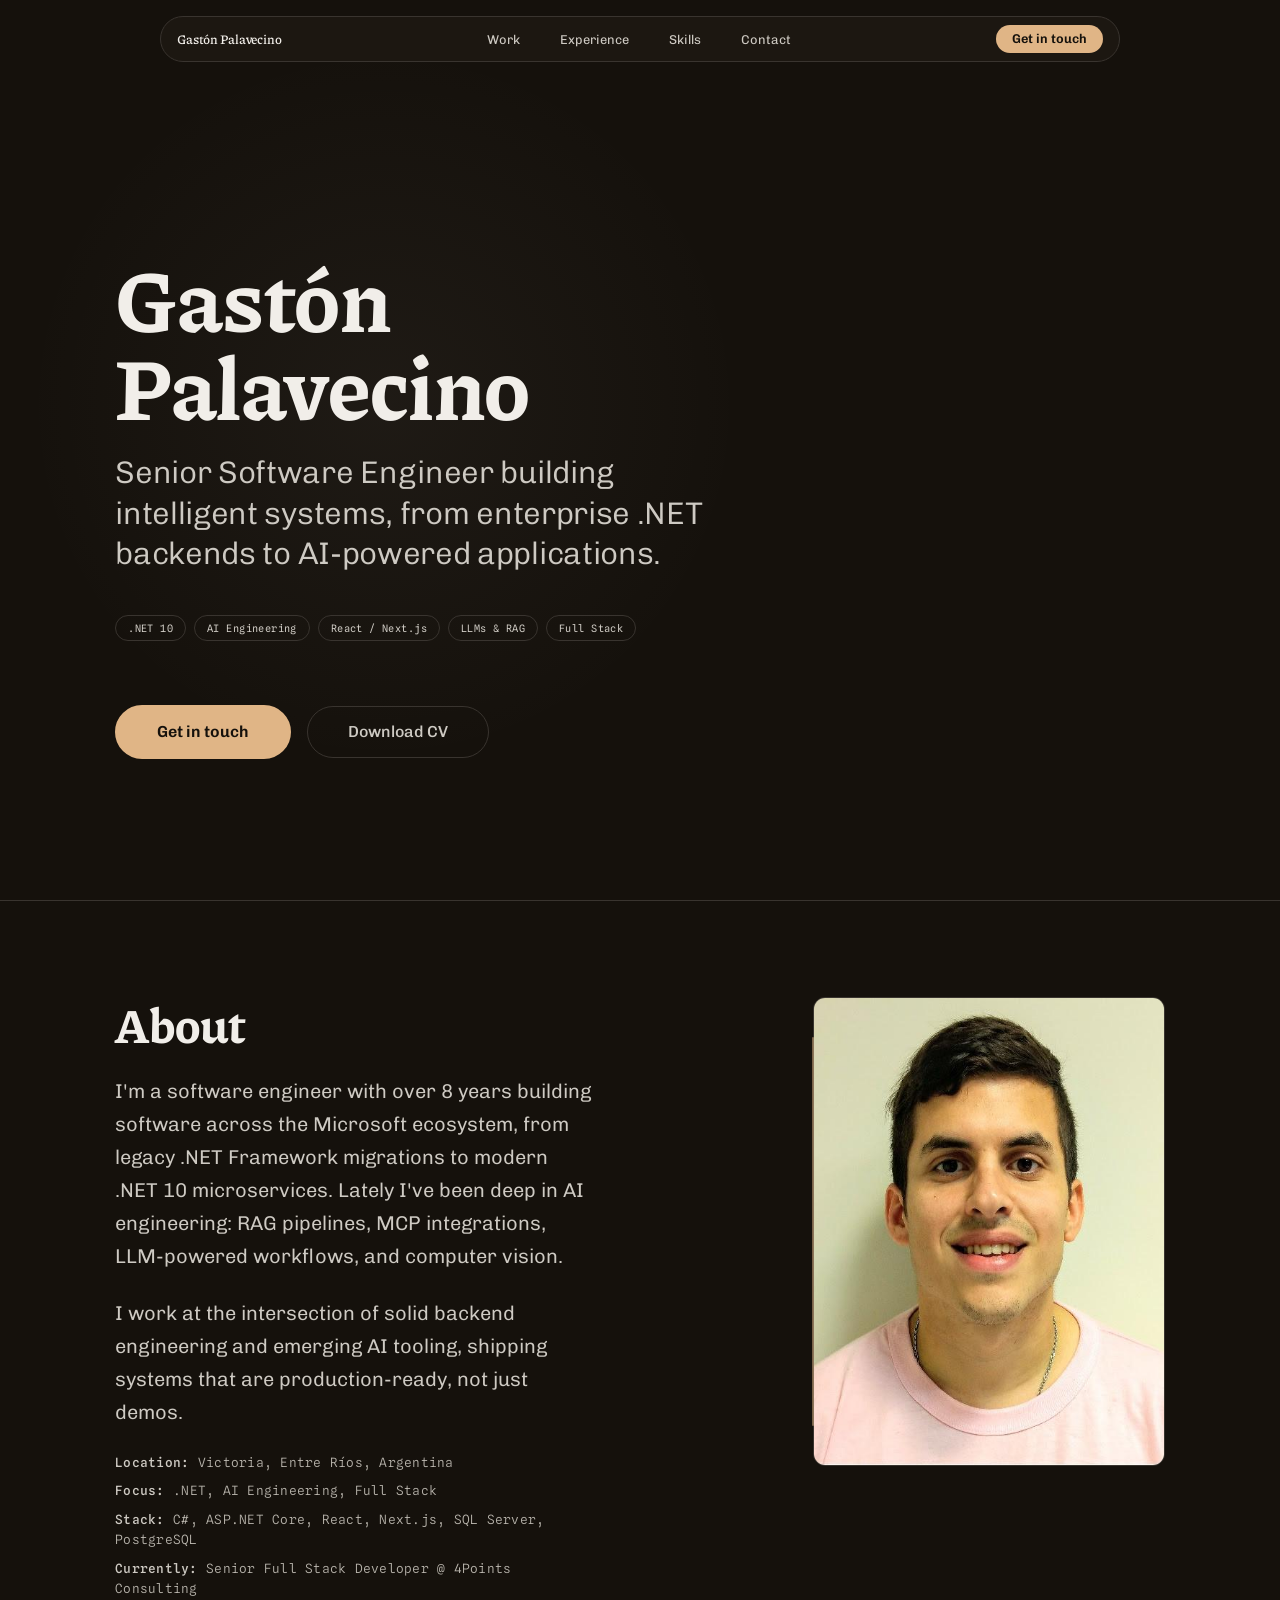
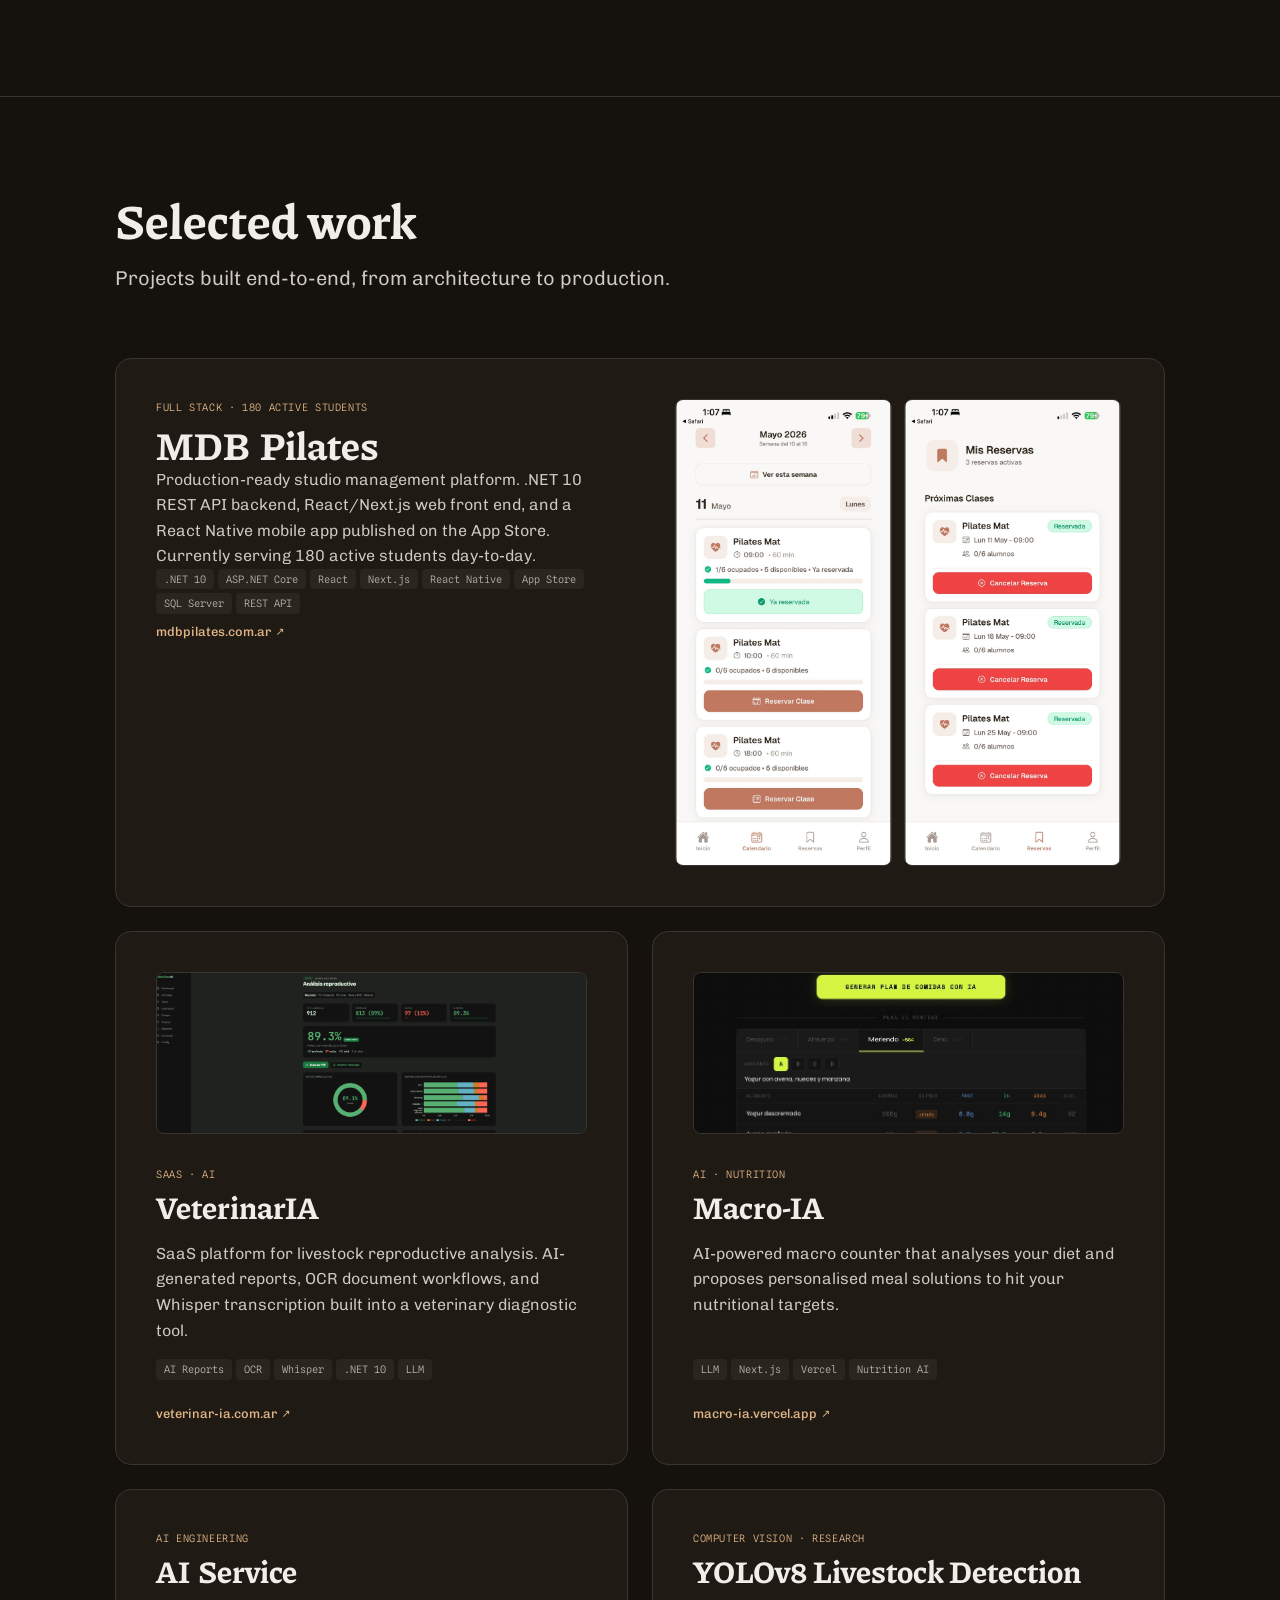
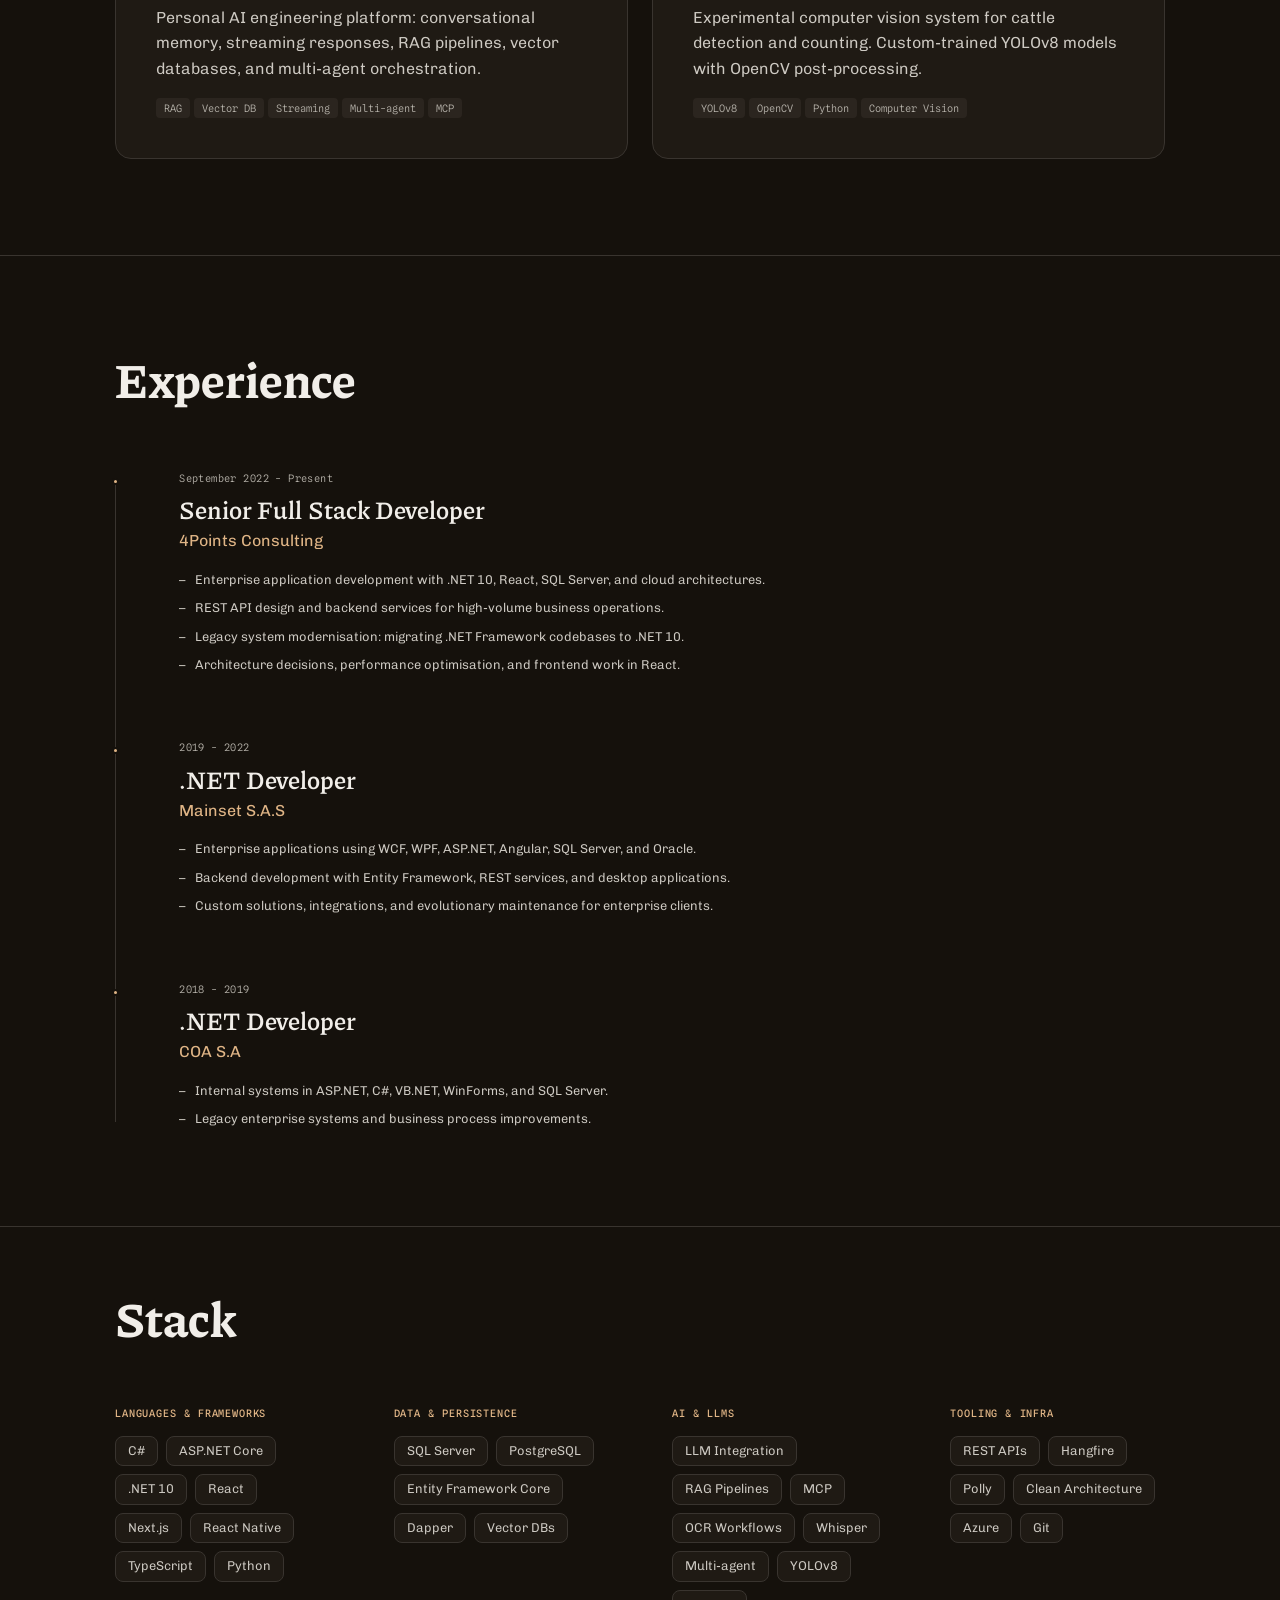
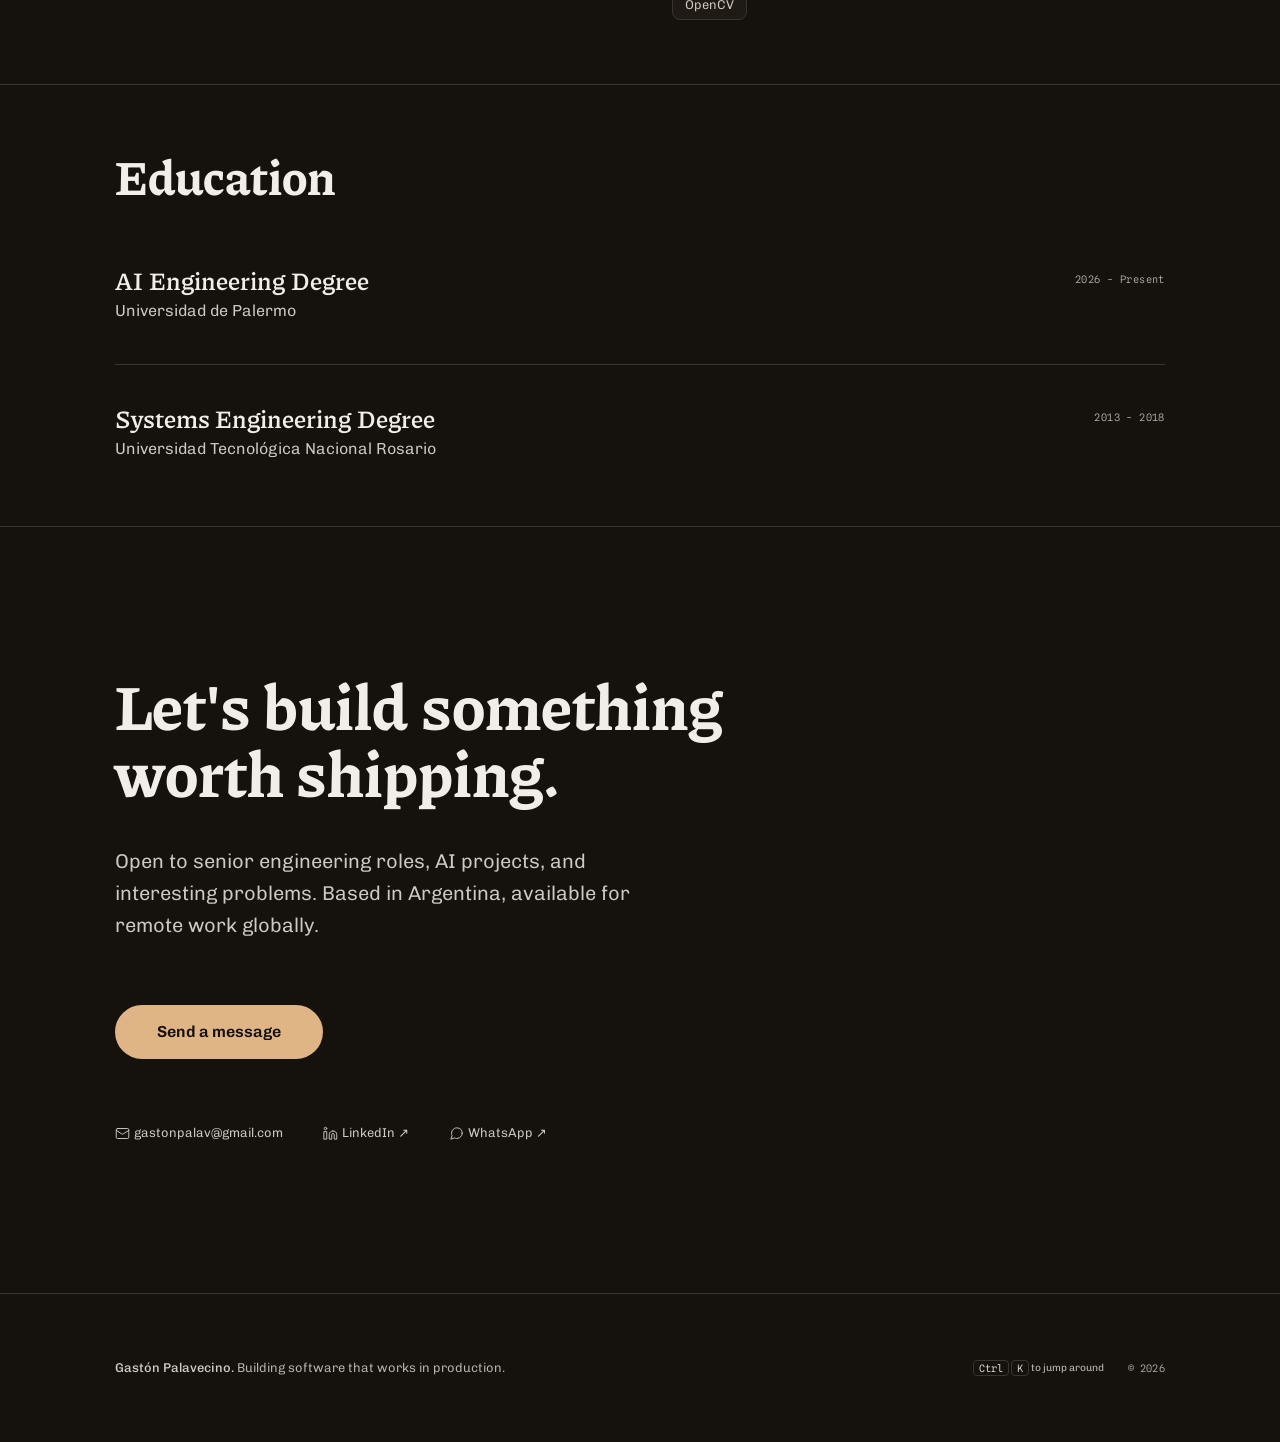
==== commit 8ad89b0c: "Replace default type and neon-on-black palette, update to .NET 10 Swap Geist for Piazzolla (headings" ====
--- a/index.html
+++ b/index.html
@@ -33,7 +33,7 @@
   <!-- Fonts: preconnect then load -->
   <link rel="preconnect" href="https://fonts.googleapis.com">
   <link rel="preconnect" href="https://fonts.gstatic.com" crossorigin>
-  <link href="https://fonts.googleapis.com/css2?family=Geist:wght@300;400;500;600;700&family=Geist+Mono:wght@400;500&display=swap" rel="stylesheet">
+  <link href="https://fonts.googleapis.com/css2?family=Chivo:wght@300..700&family=Piazzolla:opsz,wght@8..30,500..800&family=Spline+Sans+Mono:wght@400..500&display=swap" rel="stylesheet">
 
   <!-- Structured data -->
   <script type="application/ld+json">
@@ -113,7 +113,7 @@
       </p>
 
       <ul class="hero__tags" role="list">
-        <li class="hero__tag">.NET 8</li>
+        <li class="hero__tag">.NET 10</li>
         <li class="hero__tag">AI Engineering</li>
         <li class="hero__tag">React / Next.js</li>
         <li class="hero__tag">LLMs &amp; RAG</li>
@@ -143,7 +143,7 @@
 
         <p class="about__bio reveal">
           I'm a software engineer with over 8 years building software across the Microsoft
-          ecosystem, from legacy .NET Framework migrations to modern .NET 8 microservices.
+          ecosystem, from legacy .NET Framework migrations to modern .NET 10 microservices.
           Lately I've been deep in AI engineering: RAG pipelines, MCP integrations,
           LLM-powered workflows, and computer vision.
         </p>
@@ -203,12 +203,12 @@
               <h3 class="work-card__title" id="project-mdb">MDB Pilates</h3>
             </header>
             <p class="work-card__desc">
-              Production-ready studio management platform. .NET 8 REST API backend,
+              Production-ready studio management platform. .NET 10 REST API backend,
               React/Next.js web front end, and a React Native mobile app published on the App Store.
               Currently serving 180 active students day-to-day.
             </p>
             <ul class="work-card__tags" role="list">
-              <li class="work-card__tag">.NET 8</li>
+              <li class="work-card__tag">.NET 10</li>
               <li class="work-card__tag">ASP.NET Core</li>
               <li class="work-card__tag">React</li>
               <li class="work-card__tag">Next.js</li>
@@ -264,7 +264,7 @@
           <li class="work-card__tag">AI Reports</li>
           <li class="work-card__tag">OCR</li>
           <li class="work-card__tag">Whisper</li>
-          <li class="work-card__tag">.NET 8</li>
+          <li class="work-card__tag">.NET 10</li>
           <li class="work-card__tag">LLM</li>
         </ul>
         <a href="https://veterinar-ia.com.ar" target="_blank" rel="noopener noreferrer" class="work-card__link">
@@ -361,9 +361,9 @@
         <h3 class="experience__role">Senior Full Stack Developer</h3>
         <p class="experience__company">4Points Consulting</p>
         <ul class="experience__points" role="list">
-          <li class="experience__point">Enterprise application development with .NET 8, React, SQL Server, and cloud architectures.</li>
+          <li class="experience__point">Enterprise application development with .NET 10, React, SQL Server, and cloud architectures.</li>
           <li class="experience__point">REST API design and backend services for high-volume business operations.</li>
-          <li class="experience__point">Legacy system modernisation: migrating .NET Framework codebases to .NET 8.</li>
+          <li class="experience__point">Legacy system modernisation: migrating .NET Framework codebases to .NET 10.</li>
           <li class="experience__point">Architecture decisions, performance optimisation, and frontend work in React.</li>
         </ul>
       </li>
@@ -412,7 +412,7 @@
         <ul class="skills__tags" role="list">
           <li class="skills__tag">C#</li>
           <li class="skills__tag">ASP.NET Core</li>
-          <li class="skills__tag">.NET 8</li>
+          <li class="skills__tag">.NET 10</li>
           <li class="skills__tag">React</li>
           <li class="skills__tag">Next.js</li>
           <li class="skills__tag">React Native</li>
--- a/css/styles.css
+++ b/css/styles.css
@@ -1,7 +1,7 @@
 /* Hallmark · pre-emit critique: P5 H4 E4 S5 R4 V4 */
-/* Hallmark · genre: atmospheric · macrostructure: Marquee Hero · theme: zinc-amber
+/* Hallmark · genre: atmospheric · macrostructure: Marquee Hero · theme: charcoal-ochre
  * enrichment: HP3 cursor-spotlight · nav: N5 floating-pill · footer: Ft5 statement
- * tone: technical-neutral · anchor hue: 260° zinc / accent 55° amber
+ * tone: technical-neutral · anchor hue: 70° warm charcoal / accent 68° muted ochre
  */
 
 @import url("../tokens.css");
@@ -79,7 +79,8 @@
   font-family: var(--font-display);
   font-style: normal; /* no italic headers — ever */
   line-height: 1.1;
-  letter-spacing: -0.03em;
+  letter-spacing: 0;
+  word-spacing: 0.05em;
   overflow-wrap: anywhere;
   min-width: 0;
   color: var(--color-ink);
@@ -370,7 +371,7 @@
 .hero__name {
   font-size: var(--text-display);
   font-weight: 700;
-  letter-spacing: -0.04em;
+  letter-spacing: -0.005em;
   line-height: 1.0;
   color: var(--color-ink);
   margin-bottom: var(--space-lg);
@@ -386,6 +387,7 @@
   max-width: 42ch;
   margin-bottom: var(--space-xl);
   letter-spacing: -0.01em;
+  text-wrap: balance;
 }
 
 /* Tech tags row */
@@ -508,7 +510,7 @@
   font-size: var(--text-3xl);
   font-weight: 700;
   color: var(--color-ink);
-  letter-spacing: -0.03em;
+  letter-spacing: 0;
 }
 
 .section__lead {
@@ -688,7 +690,7 @@
   font-size: var(--text-xl);
   font-weight: 700;
   color: var(--color-ink);
-  letter-spacing: -0.02em;
+  letter-spacing: 0;
   line-height: 1.1;
 }
 
@@ -860,7 +862,7 @@
   font-size: var(--text-lg);
   font-weight: 600;
   color: var(--color-ink);
-  letter-spacing: -0.02em;
+  letter-spacing: 0;
   line-height: 1.2;
   margin-bottom: var(--space-2xs);
 }
@@ -968,7 +970,7 @@
   font-size: var(--text-lg);
   font-weight: 600;
   color: var(--color-ink);
-  letter-spacing: -0.02em;
+  letter-spacing: 0;
   margin-bottom: var(--space-2xs);
 }
 
@@ -1003,7 +1005,7 @@
   font-size: var(--text-display-s);
   font-weight: 700;
   color: var(--color-ink);
-  letter-spacing: -0.03em;
+  letter-spacing: 0;
   line-height: 1.05;
   margin-bottom: var(--space-xl);
 }
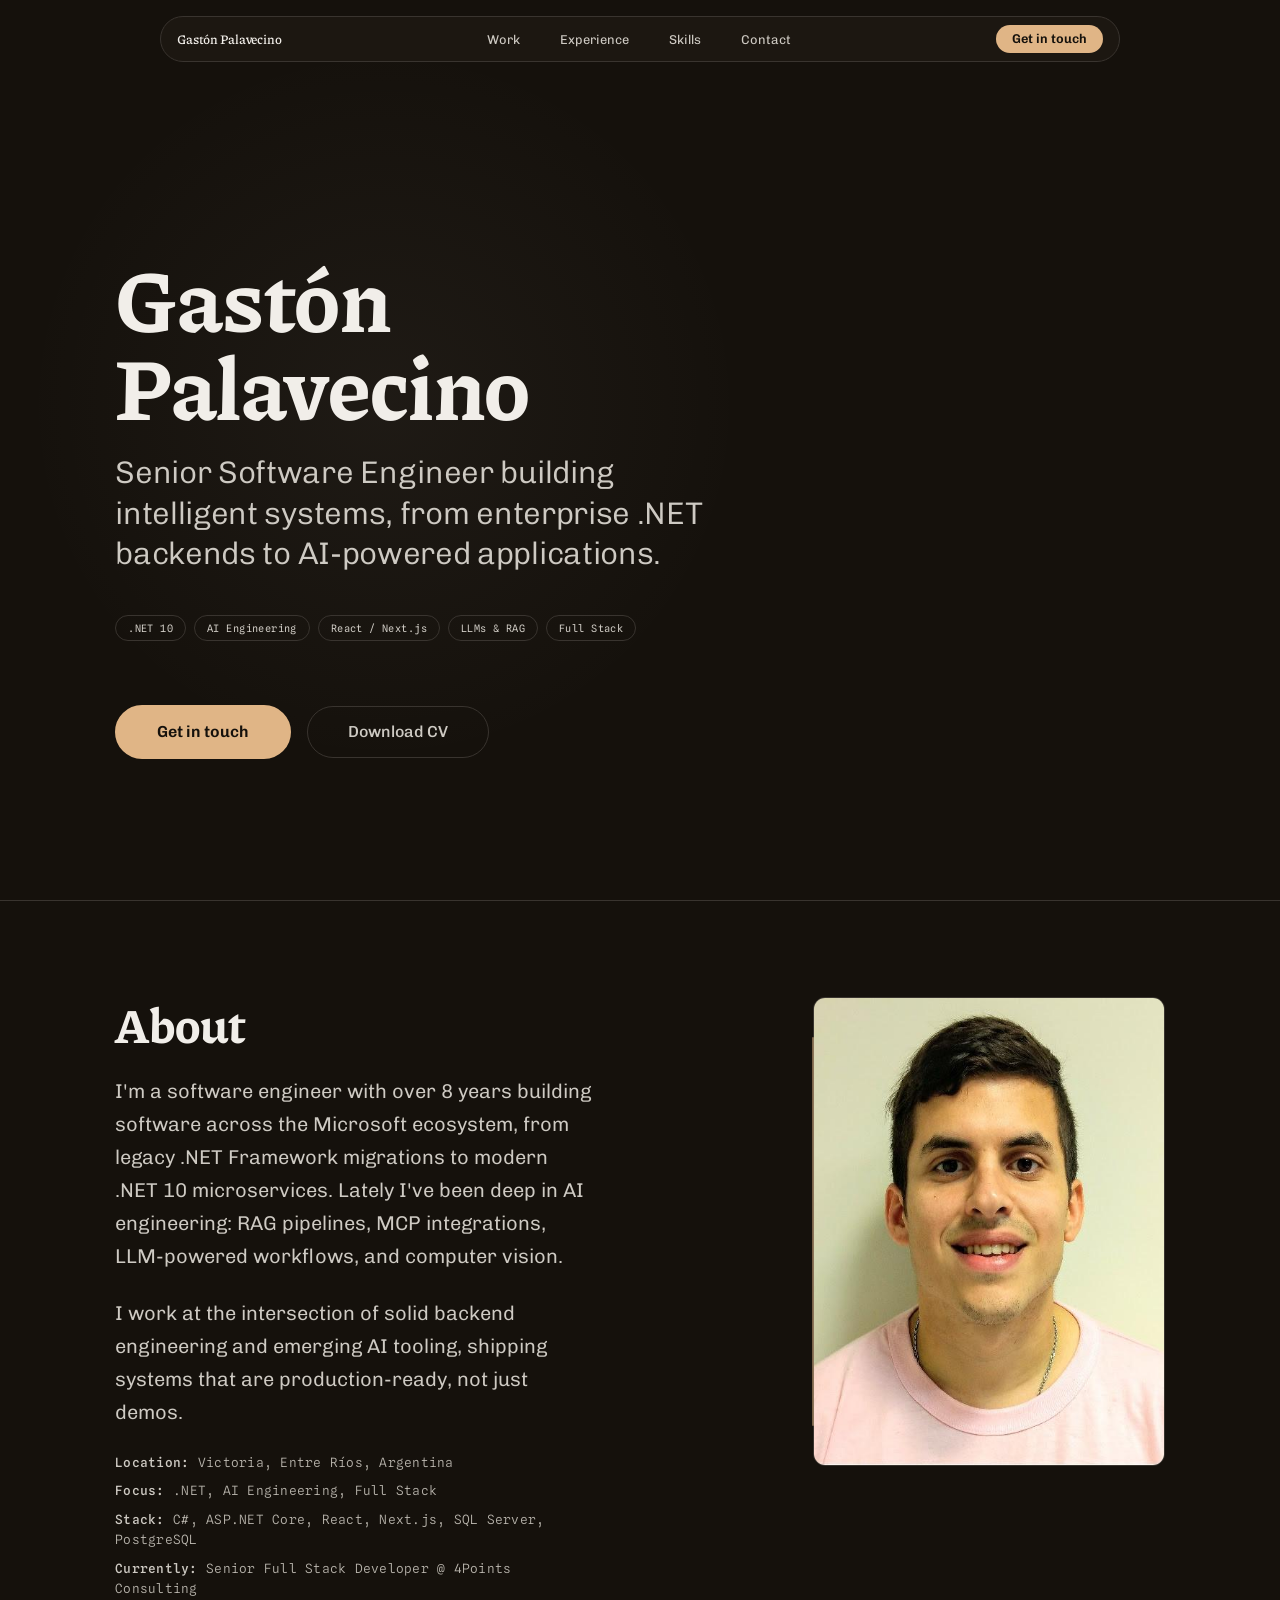
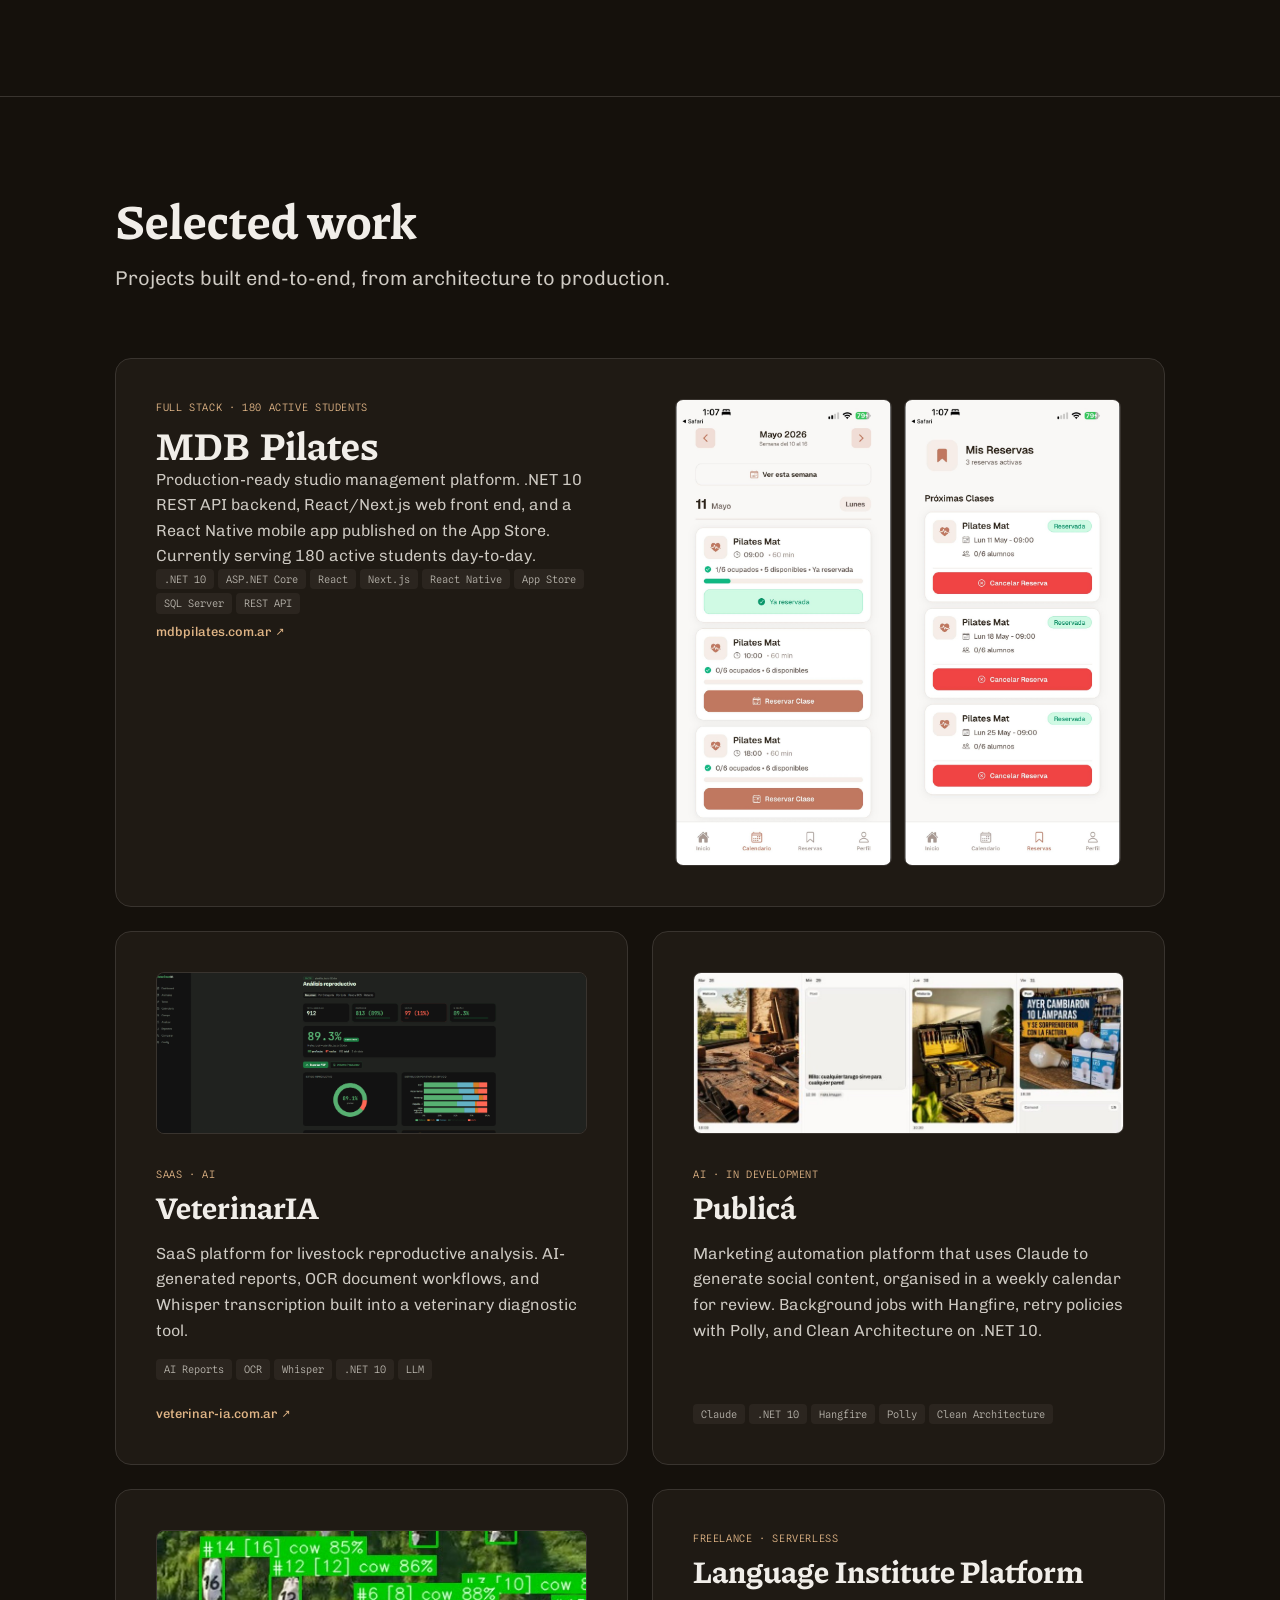
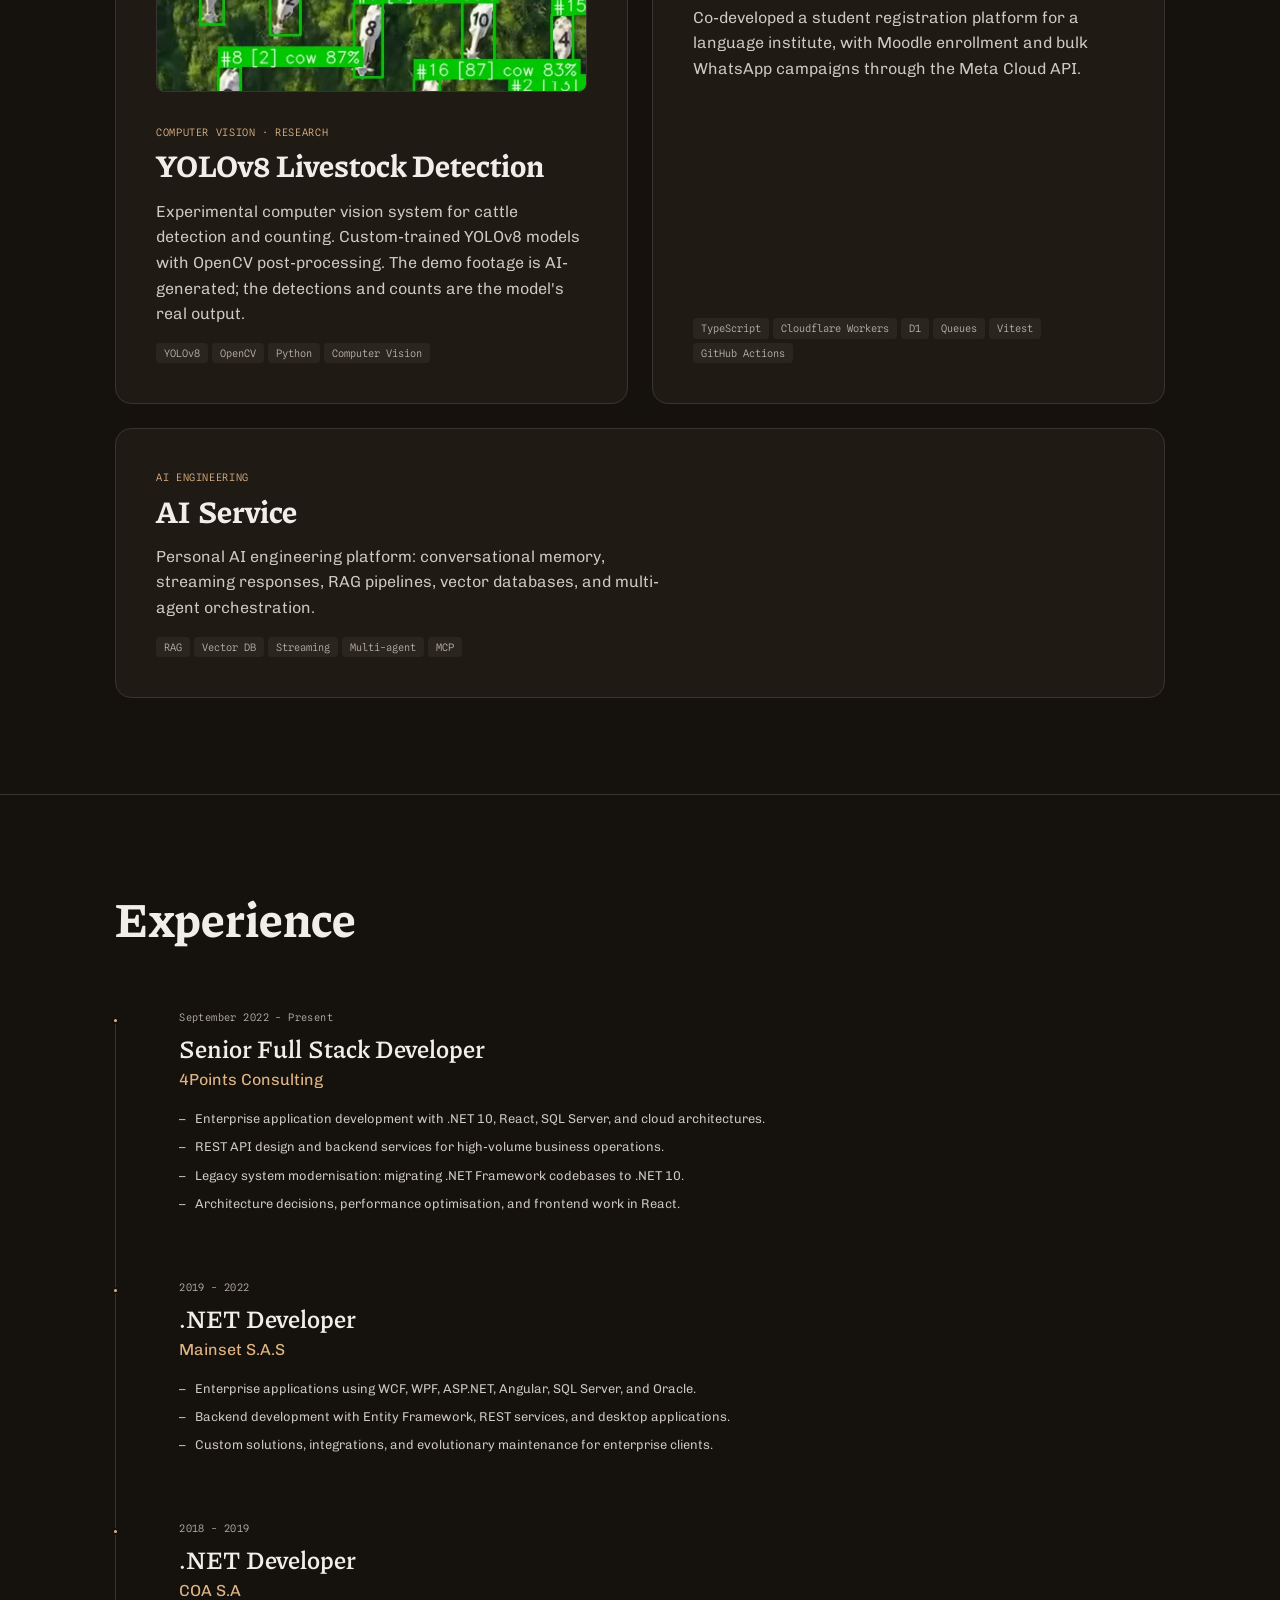
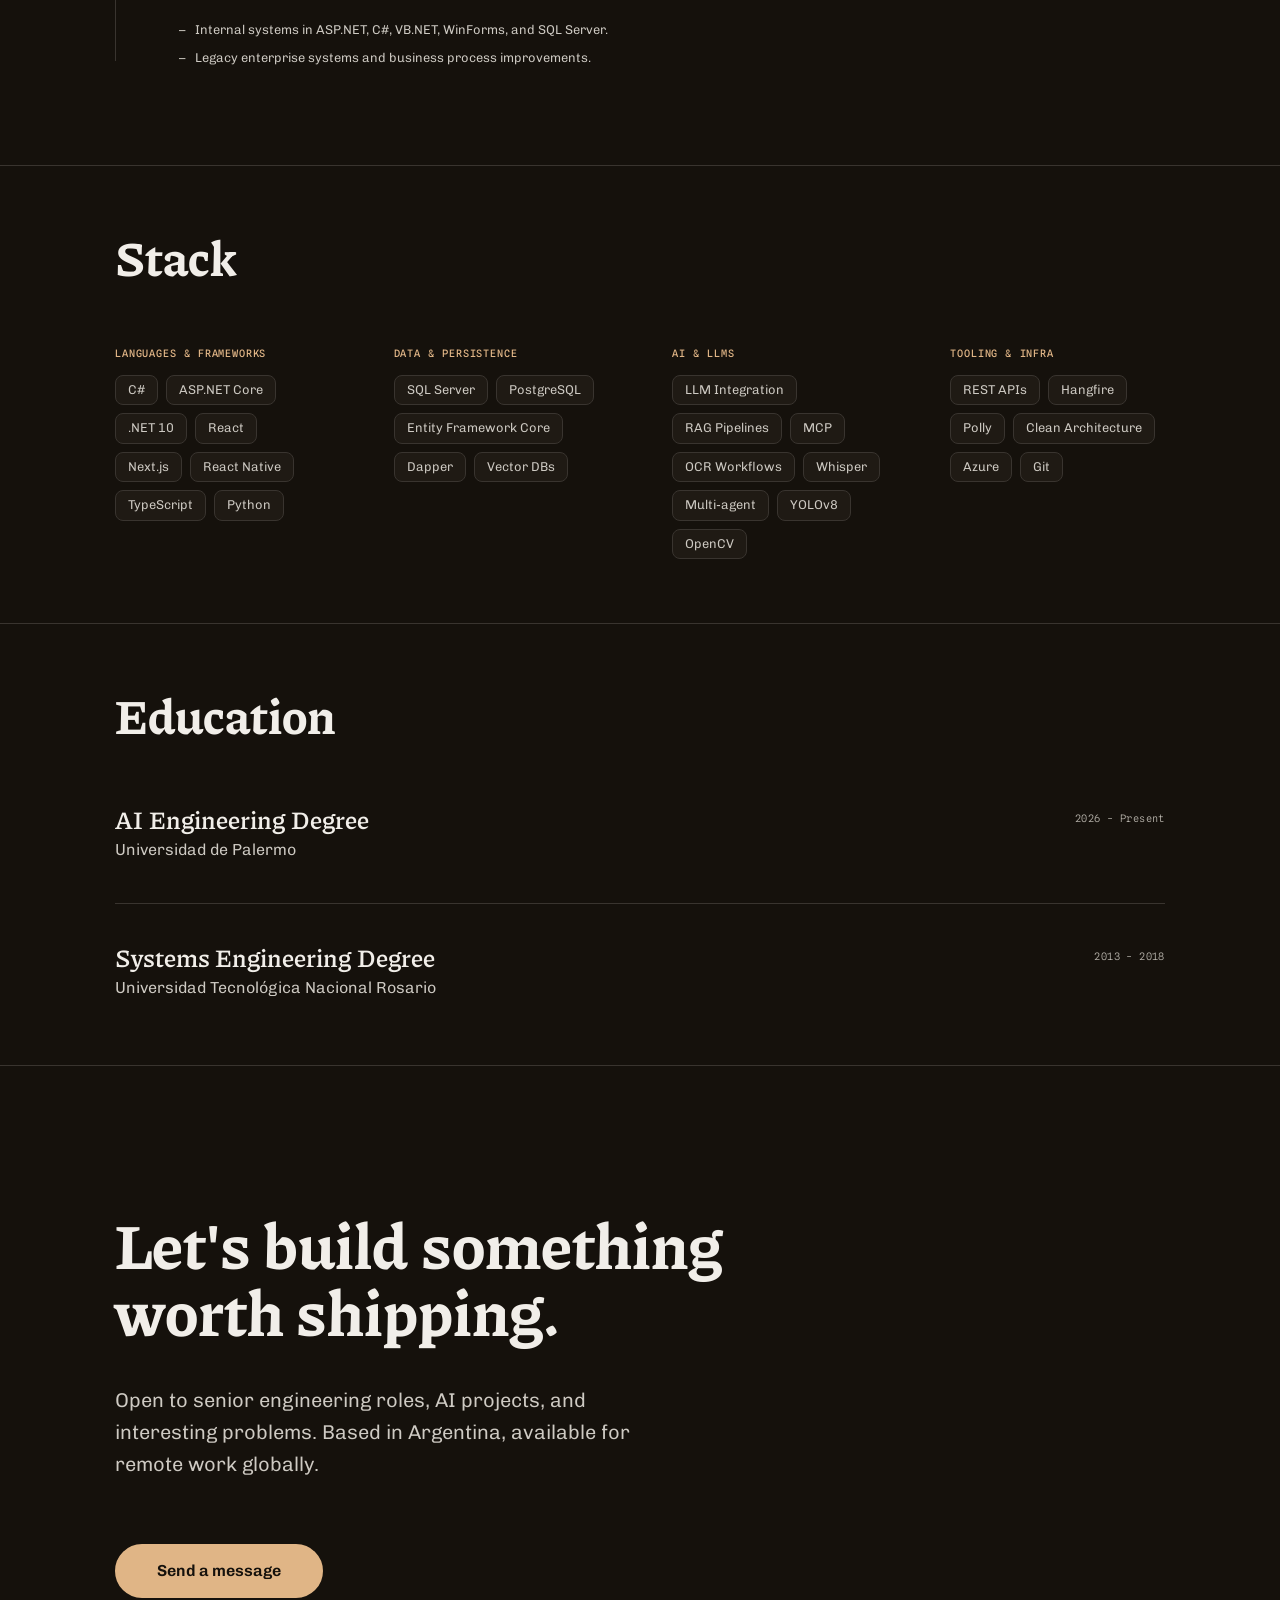
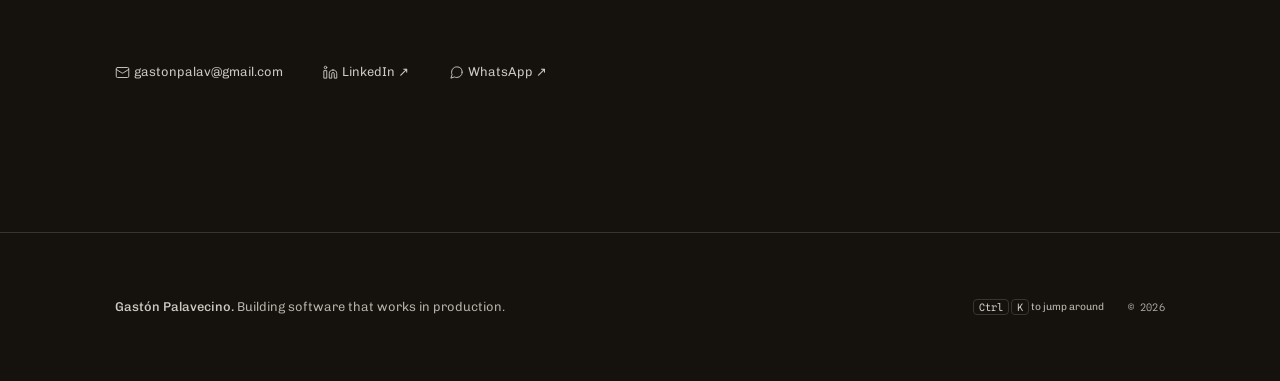
==== commit ab1aab86: "Refresh projects and CV: add Publicá and language institute, drop Macro-IA Replace Macro-IA with Pub" ====
--- a/index.html
+++ b/index.html
@@ -272,37 +272,83 @@
         </a>
       </article>
 
-      <!-- Macro-IA -->
-      <article class="work-card reveal" aria-labelledby="project-macro">
+      <!-- Publicá -->
+      <article class="work-card reveal" aria-labelledby="project-publica">
         <figure class="work-card__preview">
           <img
-            src="assets/macro-ia/plan-comidas.jpeg"
-            alt="Macro-IA: meal plan generated by AI with macro breakdown"
-            width="909" height="789"
+            src="assets/publica/calendario.jpg"
+            alt="Publicá: weekly content calendar with posts, stories and carousels"
+            width="890" height="336"
             loading="lazy"
           >
         </figure>
         <header class="work-card__header">
-          <span class="work-card__badge">AI · Nutrition</span>
-          <h3 class="work-card__title" id="project-macro">Macro-IA</h3>
+          <span class="work-card__badge">AI · In development</span>
+          <h3 class="work-card__title" id="project-publica">Publicá</h3>
         </header>
         <p class="work-card__desc">
-          AI-powered macro counter that analyses your diet and proposes personalised
-          meal solutions to hit your nutritional targets.
+          Marketing automation platform that uses Claude to generate social content,
+          organised in a weekly calendar for review. Background jobs with Hangfire,
+          retry policies with Polly, and Clean Architecture on .NET 10.
         </p>
         <ul class="work-card__tags" role="list">
-          <li class="work-card__tag">LLM</li>
-          <li class="work-card__tag">Next.js</li>
-          <li class="work-card__tag">Vercel</li>
-          <li class="work-card__tag">Nutrition AI</li>
-        </ul>
-        <a href="https://macro-ia.vercel.app/" target="_blank" rel="noopener noreferrer" class="work-card__link">
-          macro-ia.vercel.app
-        </a>
+          <li class="work-card__tag">Claude</li>
+          <li class="work-card__tag">.NET 10</li>
+          <li class="work-card__tag">Hangfire</li>
+          <li class="work-card__tag">Polly</li>
+          <li class="work-card__tag">Clean Architecture</li>
+        </ul>
       </article>
 
-      <!-- AI Service -->
-      <article class="work-card reveal" aria-labelledby="project-ai">
+      <!-- YOLOv8 -->
+      <article class="work-card reveal" aria-labelledby="project-yolo">
+        <figure class="work-card__preview">
+          <img
+            src="assets/yolo/deteccion.jpg"
+            alt="YOLOv8 model detecting and numbering cattle in AI-generated aerial footage"
+            width="480" height="181"
+            loading="lazy"
+          >
+        </figure>
+        <header class="work-card__header">
+          <span class="work-card__badge">Computer Vision · Research</span>
+          <h3 class="work-card__title" id="project-yolo">YOLOv8 Livestock Detection</h3>
+        </header>
+        <p class="work-card__desc">
+          Experimental computer vision system for cattle detection and counting.
+          Custom-trained YOLOv8 models with OpenCV post-processing. The demo footage is
+          AI-generated; the detections and counts are the model's real output.
+        </p>
+        <ul class="work-card__tags" role="list">
+          <li class="work-card__tag">YOLOv8</li>
+          <li class="work-card__tag">OpenCV</li>
+          <li class="work-card__tag">Python</li>
+          <li class="work-card__tag">Computer Vision</li>
+        </ul>
+      </article>
+
+      <!-- Language institute -->
+      <article class="work-card reveal" aria-labelledby="project-language">
+        <header class="work-card__header">
+          <span class="work-card__badge">Freelance · Serverless</span>
+          <h3 class="work-card__title" id="project-language">Language Institute Platform</h3>
+        </header>
+        <p class="work-card__desc">
+          Co-developed a student registration platform for a language institute, with Moodle
+          enrollment and bulk WhatsApp campaigns through the Meta Cloud API.
+        </p>
+        <ul class="work-card__tags" role="list">
+          <li class="work-card__tag">TypeScript</li>
+          <li class="work-card__tag">Cloudflare Workers</li>
+          <li class="work-card__tag">D1</li>
+          <li class="work-card__tag">Queues</li>
+          <li class="work-card__tag">Vitest</li>
+          <li class="work-card__tag">GitHub Actions</li>
+        </ul>
+      </article>
+
+      <!-- AI Service — closes the grid at full width (odd card count) -->
+      <article class="work-card work-card--wide reveal" aria-labelledby="project-ai">
         <header class="work-card__header">
           <span class="work-card__badge">AI Engineering</span>
           <h3 class="work-card__title" id="project-ai">AI Service</h3>
@@ -317,24 +363,6 @@
           <li class="work-card__tag">Streaming</li>
           <li class="work-card__tag">Multi-agent</li>
           <li class="work-card__tag">MCP</li>
-        </ul>
-      </article>
-
-      <!-- YOLOv8 -->
-      <article class="work-card reveal" aria-labelledby="project-yolo">
-        <header class="work-card__header">
-          <span class="work-card__badge">Computer Vision · Research</span>
-          <h3 class="work-card__title" id="project-yolo">YOLOv8 Livestock Detection</h3>
-        </header>
-        <p class="work-card__desc">
-          Experimental computer vision system for cattle detection and counting.
-          Custom-trained YOLOv8 models with OpenCV post-processing.
-        </p>
-        <ul class="work-card__tags" role="list">
-          <li class="work-card__tag">YOLOv8</li>
-          <li class="work-card__tag">OpenCV</li>
-          <li class="work-card__tag">Python</li>
-          <li class="work-card__tag">Computer Vision</li>
         </ul>
       </article>
 
--- a/css/styles.css
+++ b/css/styles.css
@@ -617,7 +617,8 @@
 }
 
 /* Featured card (MDB Pilates — has real metric) spans full width */
-.work-card--featured {
+.work-card--featured,
+.work-card--wide {
   grid-column: 1 / -1;
 }
 
